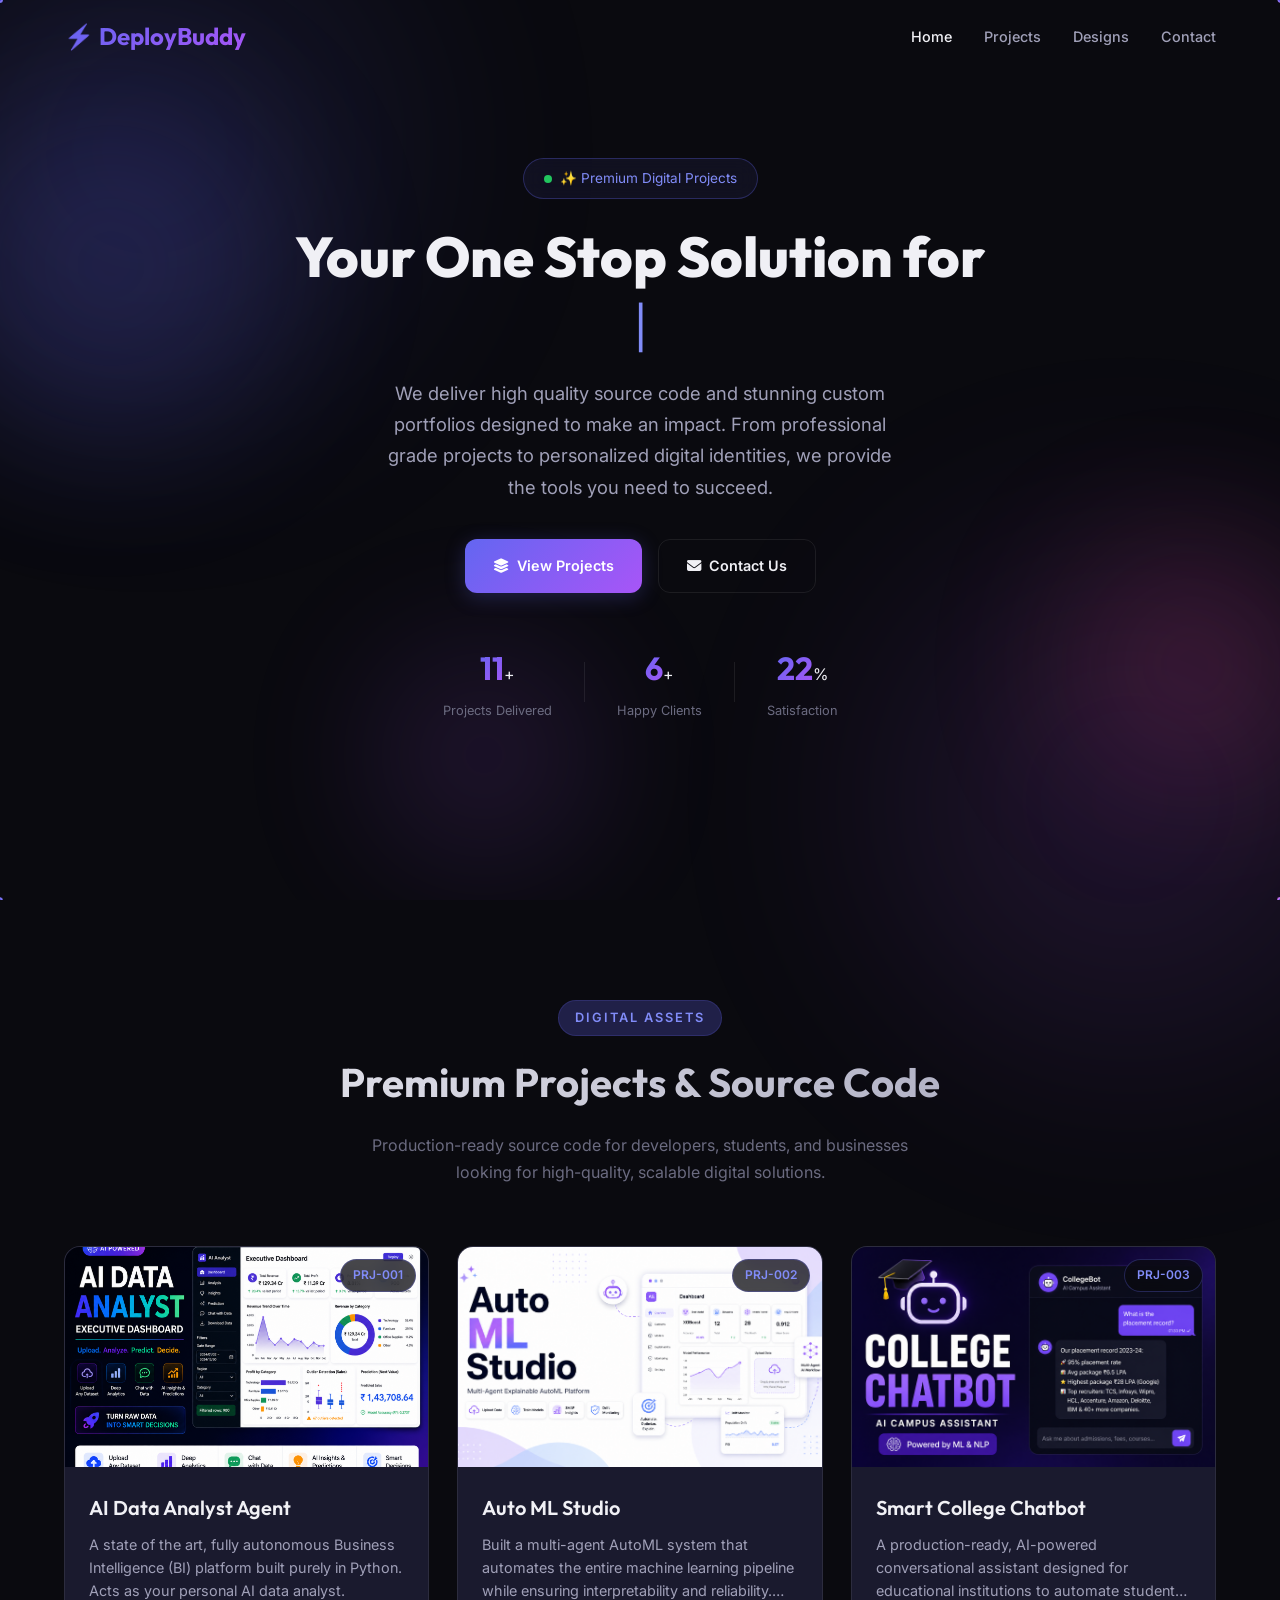
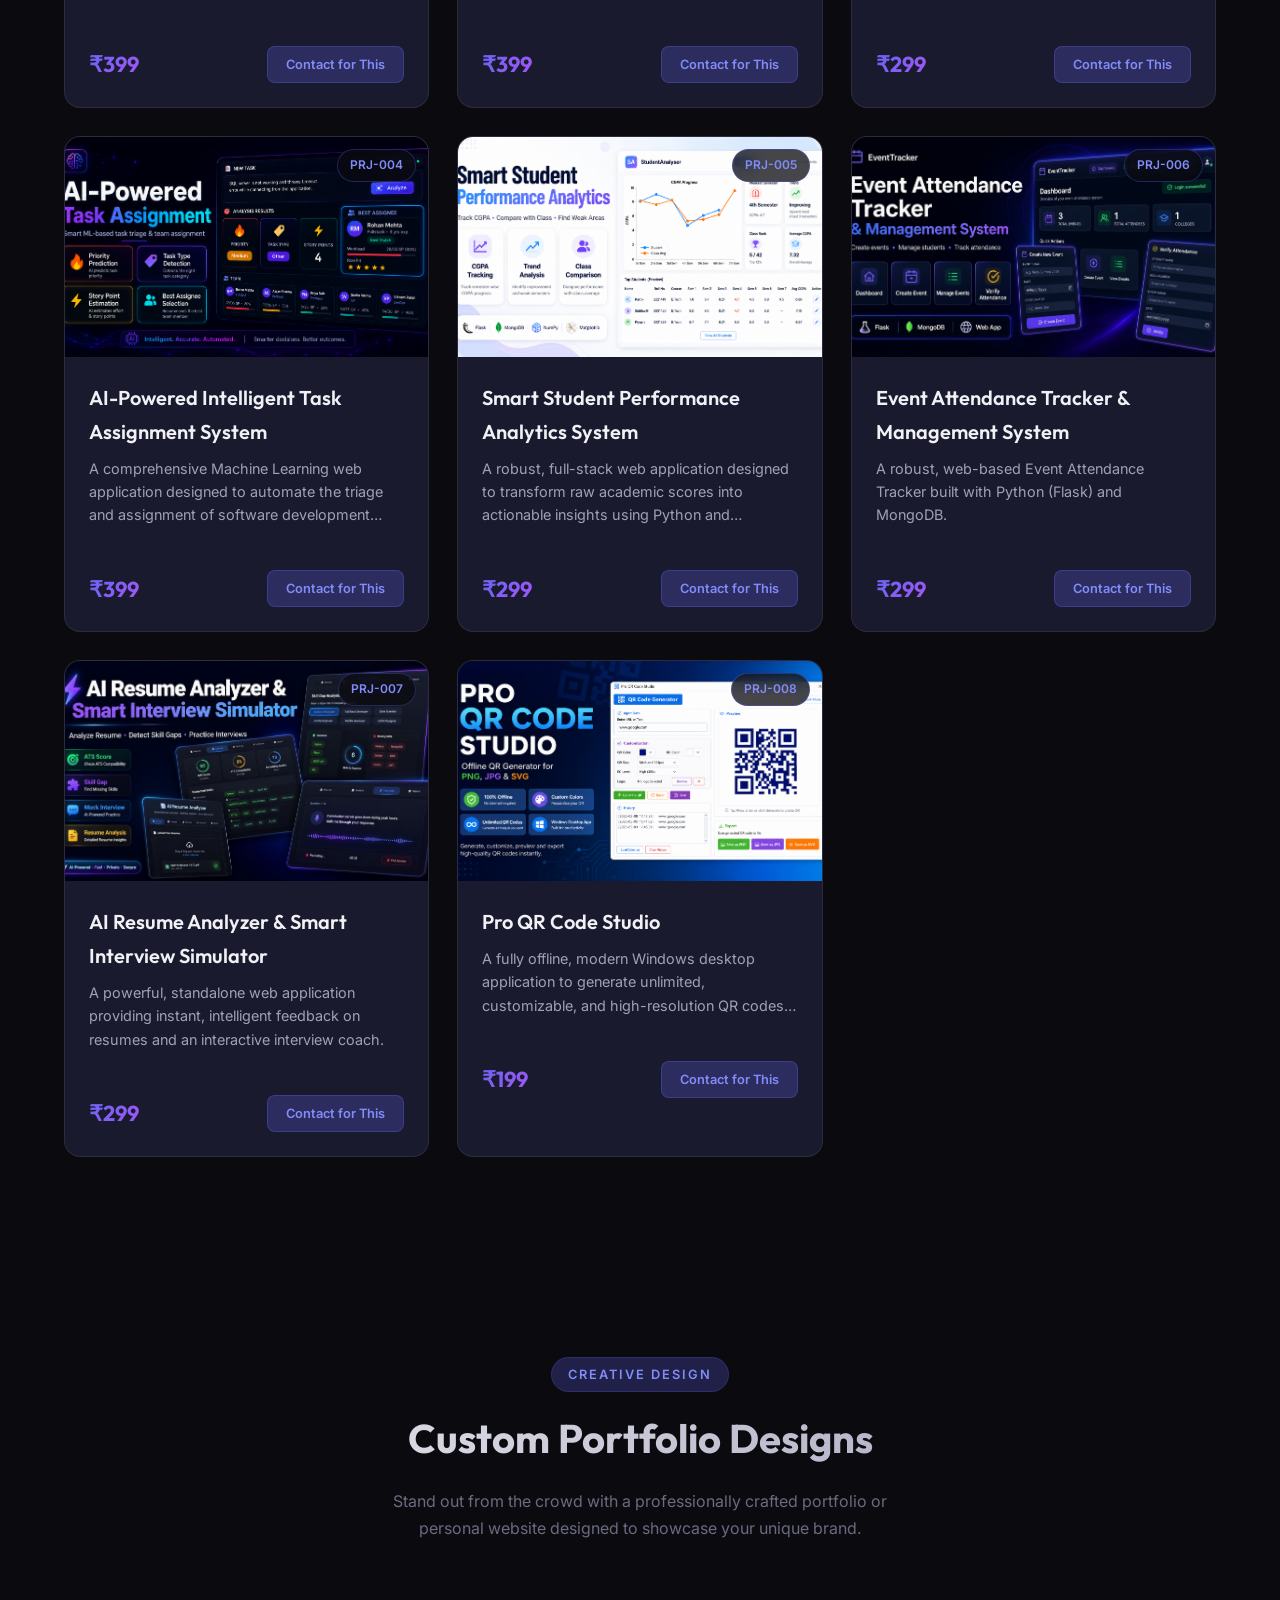
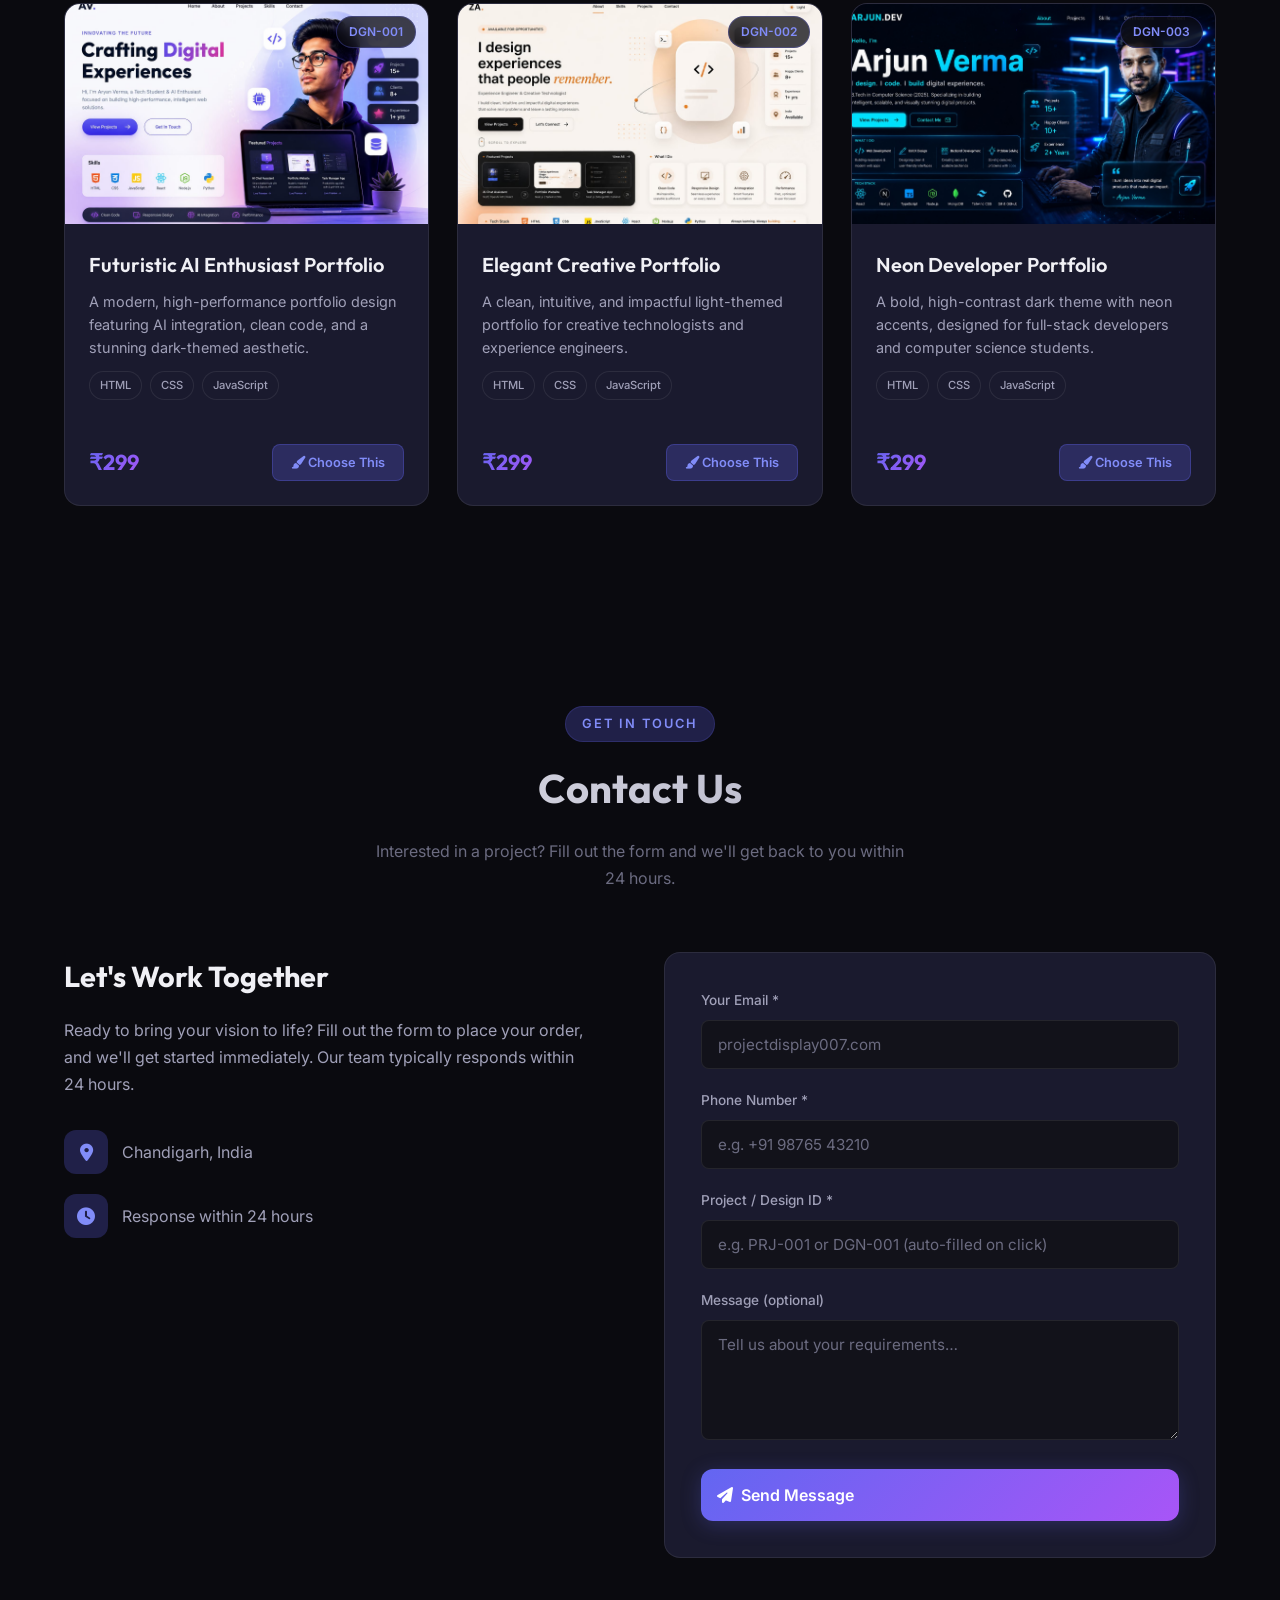
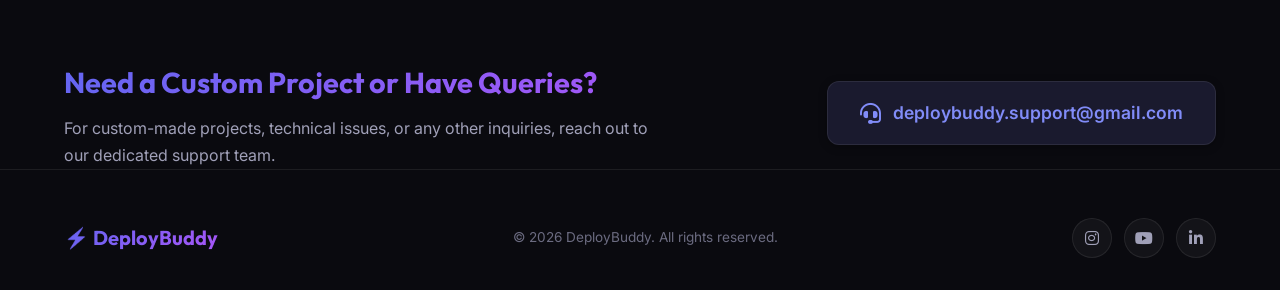
==== index.html @ b25fdb4d "Add files via upload" ====
<!DOCTYPE html>
<html lang="en">

<head>
  <meta charset="UTF-8" />
  <meta name="viewport" content="width=device-width, initial-scale=1.0" />
  <meta name="description"
    content="Buy premium academic projects, source code, and custom portfolio designs at affordable prices." />
  <title>DeployBuddy — Buy Premium Projects & Custom Portfolios</title>

  <link rel="icon"
    href="data:image/svg+xml,<svg xmlns='http://www.w3.org/2000/svg' viewBox='0 0 100 100'><text y='.9em' font-size='90'>🚀</text></svg>" />

  <link rel="stylesheet" href="css/style.css" />

  <!-- Font Awesome for reliable icons -->
  <link rel="stylesheet" href="https://cdnjs.cloudflare.com/ajax/libs/font-awesome/6.5.1/css/all.min.css" />
</head>

<body>

  <!-- ============ BACKGROUND GLOW EFFECTS ============ -->
  <div class="bg-glow bg-glow--1"></div>
  <div class="bg-glow bg-glow--2"></div>

  <!-- ============ PARTICLE CANVAS (Futuristic Background) ============ -->
  <canvas id="particleCanvas"></canvas>

  <!-- ============ NAVBAR ============ -->
  <nav class="navbar" id="navbar">
    <div class="container">
      <a href="#" class="nav-logo">⚡ DeployBuddy</a>
      <ul class="nav-links" id="navLinks">
        <li><a href="#home">Home</a></li>
        <li><a href="#projects">Projects</a></li>
        <li><a href="#designs">Designs</a></li>
        <li><a href="#contact">Contact</a></li>
      </ul>
      <button class="nav-toggle" id="navToggle" aria-label="Toggle menu">
        <span></span><span></span><span></span>
      </button>
    </div>
  </nav>

  <!-- ============ HERO SECTION ============ -->
  <section class="hero section" id="home">
    <!-- Floating orbs for depth -->
    <div class="hero-orb hero-orb--1"></div>
    <div class="hero-orb hero-orb--2"></div>
    <div class="hero-orb hero-orb--3"></div>

    <div class="hero-content">
      <div class="hero-badge">
        <span class="hero-badge__dot"></span>
        ✨ Premium Digital Projects
      </div>
      <h1>Your One Stop Solution for <br><span class="gradient-text" id="typingTarget"></span><span
          class="typing-cursor">|</span>
      </h1>
      <p>We deliver high quality source code and stunning custom portfolios designed to make an impact. From
        professional grade projects to personalized digital identities, we provide the tools you need to succeed.</p>
      <div class="hero-buttons">
        <a href="#projects" class="btn btn-primary">
          <i class="fa-solid fa-layer-group"></i> View Projects
        </a>
        <a href="#contact" class="btn btn-outline">
          <i class="fa-solid fa-envelope"></i> Contact Us
        </a>
      </div>

      <!-- Stats bar -->
      <div class="hero-stats">
        <div class="hero-stat">
          <span class="hero-stat__number" data-target="50">0</span>+
          <span class="hero-stat__label">Projects Delivered</span>
        </div>
        <div class="hero-stat__divider"></div>
        <div class="hero-stat">
          <span class="hero-stat__number" data-target="30">0</span>+
          <span class="hero-stat__label">Happy Clients</span>
        </div>
        <div class="hero-stat__divider"></div>
        <div class="hero-stat">
          <span class="hero-stat__number" data-target="99">0</span>%
          <span class="hero-stat__label">Satisfaction</span>
        </div>
      </div>
    </div>
  </section>

  <!-- ============ PROJECTS SECTION ============ -->
  <section class="section" id="projects">
    <div class="container">
      <div class="section-header">
        <span class="section-label">Digital Assets</span>
        <h2 class="section-title">Premium Projects & Source Code</h2>
        <p class="section-desc">Production-ready source code for developers, students, and businesses looking for
          high-quality, scalable digital solutions.</p>
      </div>

      <div class="projects-grid">
        <!--
          PROJECT CARDS ARE AUTO-GENERATED from js/projects.js
          To add a new project, edit the PROJECTS array in js/projects.js
        -->
        <!-- Cards will be injected here by JavaScript -->
      </div>
    </div>
  </section>

  <!-- ============ DESIGNS SECTION ============ -->
  <section class="section" id="designs">
    <div class="container">
      <div class="section-header">
        <span class="section-label">Creative Design</span>
        <h2 class="section-title">Custom Portfolio Designs</h2>
        <p class="section-desc">Stand out from the crowd with a professionally crafted portfolio or personal website
          designed to showcase your unique brand.</p>
      </div>

      <div class="projects-grid designs-grid">
        <!-- Cards will be injected here by JavaScript -->
      </div>
    </div>
  </section>

  <!-- ============ CONTACT SECTION ============ -->
  <section class="section" id="contact">
    <div class="container">
      <div class="section-header">
        <span class="section-label">Get In Touch</span>
        <h2 class="section-title">Contact Us</h2>
        <p class="section-desc">Interested in a project? Fill out the form and we'll get back to you within 24 hours.
        </p>
      </div>

      <div class="contact-wrapper">
        <!-- Left: Info -->
        <div class="contact-info">
          <h3>Let's Work Together</h3>
          <p>Ready to bring your vision to life? Fill out the form to place your order, and we'll get started
            immediately. Our team typically responds within 24 hours.</p>

          <div class="contact-detail">
            <div class="contact-detail__icon">
              <i class="fa-solid fa-location-dot" style="color:#818cf8"></i>
            </div>
            <span>Chandigarh, India</span>
          </div>

          <div class="contact-detail">
            <div class="contact-detail__icon">
              <i class="fa-solid fa-clock" style="color:#818cf8"></i>
            </div>
            <span>Response within 24 hours</span>
          </div>
        </div>

        <!-- Right: Form -->
        <div class="contact-form-card">
          <form id="contactForm" action="https://formsubmit.co/deploybuddy.support@gmail.com" method="POST">
            <input type="hidden" name="_captcha" value="false" />
            <input type="hidden" name="_template" value="table" />
            <input type="hidden" name="_subject" value="New Project Inquiry from DeployBuddy!" />
            <!-- IMPORTANT: Replace YOUR_USERNAME with your actual GitHub username -->
            <input type="hidden" name="_next" value="https://piyushraut008.github.io/test/" />

            <div class="form-group">
              <label for="email">Your Email *</label>
              <input type="email" id="email" name="email" placeholder="projectdisplay007.com" required />
            </div>

            <div class="form-group">
              <label for="phone">Phone Number *</label>
              <input type="tel" id="phone" name="phone" placeholder="e.g. +91 98765 43210" required />
            </div>

            <div class="form-group">
              <label for="projectId">Project / Design ID *</label>
              <input type="text" id="projectId" name="project_id"
                placeholder="e.g. PRJ-001 or DGN-001 (auto-filled on click)" required />
            </div>

            <div class="form-group">
              <label for="message">Message (optional)</label>
              <textarea id="message" name="message" placeholder="Tell us about your requirements…"></textarea>
            </div>

            <button type="submit" class="btn btn-primary form-submit-btn">
              <i class="fa-solid fa-paper-plane"></i> Send Message
            </button>
          </form>
        </div>
      </div>
    </div>
  </section>

  <!-- ============ SUPPORT SECTION ============ -->
  <section class="support-banner">
    <div class="container">
      <div class="support-content">
        <div class="support-text">
          <h3>Need a Custom Project or Have Queries?</h3>
          <p>For custom-made projects, technical issues, or any other inquiries, reach out to our dedicated support
            team.</p>
        </div>
        <a href="mailto:deploybuddy.support@gmail.com" class="support-email">
          <i class="fa-solid fa-headset"></i> deploybuddy.support@gmail.com
        </a>
      </div>
    </div>
  </section>

  <!-- ============ FOOTER ============ -->
  <footer class="footer">
    <div class="container">
      <div class="footer-content">
        <span class="footer-logo">⚡ DeployBuddy</span>
        <p class="footer-text">&copy; 2026 DeployBuddy. All rights reserved.</p>
        <div class="social-links">
          <a href="https://www.instagram.com/deploybuddy_01?utm_source=qr&igsh=MWFxYm02bm1xaGc2eA==" target="_blank"
            rel="noopener" aria-label="Instagram">
            <i class="fa-brands fa-instagram"></i>
          </a>
          <a href="https://www.youtube.com/@DeployBuddy" target="_blank" rel="noopener" aria-label="YouTube">
            <i class="fa-brands fa-youtube"></i>
          </a>
          <a href="https://www.linkedin.com/in/deploy-buddy-735727408?utm_source=share_via&utm_content=profile&utm_medium=member_android"
            target="_blank" rel="noopener" aria-label="LinkedIn">
            <i class="fa-brands fa-linkedin-in"></i>
          </a>
        </div>
      </div>
    </div>
  </footer>

  <!-- ============ SCRIPTS ============ -->
  <script src="js/projects.js"></script>
  <script src="js/designs.js"></script>
  <script src="js/script.js"></script>
</body>

</html>
---- css/style.css ----
/* ============================================
   PROJECT SHOWCASE WEBSITE - STYLESHEET
   Modern, responsive design with dark theme
   ============================================ */

/* ---------- Google Fonts ---------- */
@import url('https://fonts.googleapis.com/css2?family=Inter:wght@300;400;500;600;700;800&family=Outfit:wght@400;500;600;700&display=swap');

/* ---------- CSS Variables (Design Tokens) ---------- */
:root {
  --bg-primary: #0a0a0f;
  --bg-secondary: #12121a;
  --bg-card: #1a1a2e;
  --bg-card-hover: #1e1e35;
  --bg-glass: rgba(255, 255, 255, 0.04);
  --border-color: rgba(255, 255, 255, 0.08);
  --border-glow: rgba(99, 102, 241, 0.4);
  --text-primary: #f0f0f5;
  --text-secondary: #a0a0b8;
  --text-muted: #6b6b80;
  --accent: #6366f1;
  --accent-light: #818cf8;
  --accent-dark: #4f46e5;
  --accent-glow: rgba(99, 102, 241, 0.25);
  --success: #22c55e;
  --gradient-1: linear-gradient(135deg, #6366f1, #a855f7);
  --gradient-2: linear-gradient(135deg, #6366f1 0%, #ec4899 100%);
  --shadow-sm: 0 2px 8px rgba(0, 0, 0, 0.3);
  --shadow-md: 0 8px 24px rgba(0, 0, 0, 0.4);
  --shadow-lg: 0 16px 48px rgba(0, 0, 0, 0.5);
  --shadow-glow: 0 0 30px rgba(99, 102, 241, 0.15);
  --radius-sm: 8px;
  --radius-md: 12px;
  --radius-lg: 16px;
  --radius-xl: 24px;
  --font-body: 'Inter', sans-serif;
  --font-heading: 'Outfit', sans-serif;
  --transition: 0.3s cubic-bezier(0.4, 0, 0.2, 1);
  --max-width: 1200px;
}

/* ---------- Reset & Base ---------- */
*, *::before, *::after {
  margin: 0;
  padding: 0;
  box-sizing: border-box;
}

html {
  scroll-behavior: smooth;
  scroll-padding-top: 80px;
}

body {
  font-family: var(--font-body);
  background-color: var(--bg-primary);
  color: var(--text-primary);
  line-height: 1.7;
  overflow-x: hidden;
  -webkit-font-smoothing: antialiased;
}

a {
  text-decoration: none;
  color: inherit;
}

img {
  max-width: 100%;
  display: block;
}

ul { list-style: none; }

/* ---------- Background Glow Effects ---------- */
.bg-glow {
  position: fixed;
  width: 500px;
  height: 500px;
  border-radius: 50%;
  filter: blur(120px);
  opacity: 0.12;
  pointer-events: none;
  z-index: 0;
}

.bg-glow--1 {
  top: -100px;
  left: -100px;
  background: #6366f1;
}

.bg-glow--2 {
  bottom: -150px;
  right: -100px;
  background: #a855f7;
}

/* ---------- Navbar ---------- */
.navbar {
  position: fixed;
  top: 0;
  left: 0;
  width: 100%;
  z-index: 1000;
  padding: 16px 0;
  transition: var(--transition);
  background: transparent;
}

.navbar.scrolled {
  background: rgba(10, 10, 15, 0.85);
  backdrop-filter: blur(16px);
  border-bottom: 1px solid var(--border-color);
  padding: 10px 0;
}

.navbar .container {
  display: flex;
  align-items: center;
  justify-content: space-between;
}

.nav-logo {
  font-family: var(--font-heading);
  font-size: 1.5rem;
  font-weight: 700;
  background: var(--gradient-1);
  -webkit-background-clip: text;
  -webkit-text-fill-color: transparent;
  background-clip: text;
}

.nav-links {
  display: flex;
  gap: 32px;
  align-items: center;
}

.nav-links a {
  font-size: 0.9rem;
  font-weight: 500;
  color: var(--text-secondary);
  transition: var(--transition);
  position: relative;
}

.nav-links a::after {
  content: '';
  position: absolute;
  bottom: -4px;
  left: 0;
  width: 0;
  height: 2px;
  background: var(--gradient-1);
  border-radius: 2px;
  transition: var(--transition);
}

.nav-links a:hover {
  color: var(--text-primary);
}

.nav-links a:hover::after {
  width: 100%;
}

.nav-toggle {
  display: none;
  flex-direction: column;
  gap: 5px;
  cursor: pointer;
  background: none;
  border: none;
  padding: 4px;
}

.nav-toggle span {
  width: 24px;
  height: 2px;
  background: var(--text-primary);
  border-radius: 2px;
  transition: var(--transition);
}

/* ---------- Container ---------- */
.container {
  max-width: var(--max-width);
  margin: 0 auto;
  padding: 0 24px;
}

/* ---------- Section ---------- */
.section {
  padding: 100px 0;
  position: relative;
  z-index: 1;
}

.section-header {
  text-align: center;
  margin-bottom: 60px;
}

.section-label {
  display: inline-block;
  font-size: 0.8rem;
  font-weight: 600;
  letter-spacing: 2px;
  text-transform: uppercase;
  color: var(--accent-light);
  margin-bottom: 12px;
  padding: 6px 16px;
  background: var(--accent-glow);
  border-radius: 20px;
  border: 1px solid rgba(99, 102, 241, 0.2);
}

.section-title {
  font-family: var(--font-heading);
  font-size: 2.5rem;
  font-weight: 700;
  margin-bottom: 16px;
  background: linear-gradient(to right, var(--text-primary), var(--text-secondary));
  -webkit-background-clip: text;
  -webkit-text-fill-color: transparent;
  background-clip: text;
}

.section-desc {
  color: var(--text-muted);
  max-width: 550px;
  margin: 0 auto;
  font-size: 1rem;
}

/* ---------- Particle Canvas ---------- */
#particleCanvas {
  position: fixed;
  top: 0;
  left: 0;
  width: 100%;
  height: 100%;
  z-index: 0;
  pointer-events: none;
}

/* ---------- Hero ---------- */
.hero {
  min-height: 100vh;
  display: flex;
  align-items: center;
  justify-content: center;
  text-align: center;
  padding-top: 80px;
  position: relative;
  z-index: 1;
  overflow: hidden;
}

/* Floating orbs */
.hero-orb {
  position: absolute;
  border-radius: 50%;
  filter: blur(80px);
  opacity: 0.18;
  pointer-events: none;
  animation: floatOrb 8s ease-in-out infinite;
}

.hero-orb--1 {
  width: 350px;
  height: 350px;
  background: #6366f1;
  top: 10%;
  left: -5%;
  animation-delay: 0s;
}

.hero-orb--2 {
  width: 250px;
  height: 250px;
  background: #ec4899;
  top: 60%;
  right: -3%;
  animation-delay: -3s;
}

.hero-orb--3 {
  width: 200px;
  height: 200px;
  background: #a855f7;
  bottom: 5%;
  left: 30%;
  animation-delay: -5s;
}

@keyframes floatOrb {
  0%, 100% { transform: translate(0, 0) scale(1); }
  25% { transform: translate(30px, -20px) scale(1.05); }
  50% { transform: translate(-20px, 15px) scale(0.95); }
  75% { transform: translate(15px, 25px) scale(1.02); }
}

.hero-content {
  max-width: 750px;
  position: relative;
  z-index: 2;
}

/* Badge with pulse dot */
.hero-badge {
  display: inline-flex;
  align-items: center;
  gap: 8px;
  font-size: 0.85rem;
  color: var(--accent-light);
  border: 1px solid rgba(99, 102, 241, 0.3);
  background: rgba(99, 102, 241, 0.08);
  padding: 8px 20px;
  border-radius: 30px;
  margin-bottom: 24px;
  animation: fadeInUp 0.6s ease forwards;
  backdrop-filter: blur(10px);
}

.hero-badge__dot {
  width: 8px;
  height: 8px;
  border-radius: 50%;
  background: #22c55e;
  animation: pulseDot 2s ease-in-out infinite;
}

@keyframes pulseDot {
  0%, 100% { opacity: 1; box-shadow: 0 0 0 0 rgba(34, 197, 94, 0.5); }
  50% { opacity: 0.7; box-shadow: 0 0 0 8px rgba(34, 197, 94, 0); }
}

.hero h1 {
  font-family: var(--font-heading);
  font-size: 3.5rem;
  font-weight: 800;
  line-height: 1.2;
  margin-bottom: 20px;
  animation: fadeInUp 0.6s ease 0.1s forwards;
  opacity: 0;
}

.hero h1 .gradient-text {
  background: var(--gradient-2);
  -webkit-background-clip: text;
  -webkit-text-fill-color: transparent;
  background-clip: text;
  background-size: 200% auto;
  animation: shimmerGradient 3s linear infinite;
}

@keyframes shimmerGradient {
  0% { background-position: 0% center; }
  100% { background-position: 200% center; }
}

/* Typing cursor */
.typing-cursor {
  font-weight: 300;
  color: var(--accent-light);
  animation: blink 0.8s step-end infinite;
}

@keyframes blink {
  0%, 100% { opacity: 1; }
  50% { opacity: 0; }
}

.hero p {
  font-size: 1.15rem;
  color: var(--text-secondary);
  margin-bottom: 36px;
  max-width: 520px;
  margin-left: auto;
  margin-right: auto;
  animation: fadeInUp 0.6s ease 0.2s forwards;
  opacity: 0;
}

.hero-buttons {
  display: flex;
  gap: 16px;
  justify-content: center;
  flex-wrap: wrap;
  animation: fadeInUp 0.6s ease 0.3s forwards;
  opacity: 0;
}

/* Stats bar */
.hero-stats {
  display: flex;
  align-items: center;
  justify-content: center;
  gap: 32px;
  margin-top: 48px;
  animation: fadeInUp 0.6s ease 0.5s forwards;
  opacity: 0;
}

.hero-stat {
  text-align: center;
}

.hero-stat__number {
  font-family: var(--font-heading);
  font-size: 2rem;
  font-weight: 700;
  background: var(--gradient-1);
  -webkit-background-clip: text;
  -webkit-text-fill-color: transparent;
  background-clip: text;
}

.hero-stat__label {
  display: block;
  font-size: 0.8rem;
  color: var(--text-muted);
  margin-top: 4px;
}

.hero-stat__divider {
  width: 1px;
  height: 40px;
  background: var(--border-color);
}

/* ---------- Buttons ---------- */
.btn {
  display: inline-flex;
  align-items: center;
  gap: 8px;
  padding: 14px 28px;
  font-size: 0.9rem;
  font-weight: 600;
  font-family: var(--font-body);
  border-radius: var(--radius-md);
  border: none;
  cursor: pointer;
  transition: var(--transition);
}

.btn-primary {
  background: var(--gradient-1);
  color: #fff;
  box-shadow: 0 4px 20px var(--accent-glow);
}

.btn-primary:hover {
  transform: translateY(-2px);
  box-shadow: 0 8px 30px var(--accent-glow);
}

.btn-outline {
  background: transparent;
  color: var(--text-primary);
  border: 1px solid var(--border-color);
}

.btn-outline:hover {
  border-color: var(--accent);
  background: var(--accent-glow);
  transform: translateY(-2px);
}

/* ---------- Project Cards Grid ---------- */
.projects-grid {
  display: grid;
  grid-template-columns: repeat(auto-fill, minmax(340px, 1fr));
  gap: 28px;
}

/* ---------- Project Card ---------- */
.project-card {
  background: var(--bg-card);
  border-radius: var(--radius-lg);
  border: 1px solid var(--border-color);
  overflow: hidden;
  transition: var(--transition);
  opacity: 0;
  transform: translateY(30px);
}

.project-card.visible {
  opacity: 1;
  transform: translateY(0);
}

.project-card:hover {
  border-color: var(--border-glow);
  transform: translateY(-6px);
  box-shadow: var(--shadow-glow);
}

.project-card__image {
  width: 100%;
  height: 220px;
  object-fit: cover;
  transition: var(--transition);
}

.project-card:hover .project-card__image {
  transform: scale(1.03);
}

.project-card__image-wrapper {
  overflow: hidden;
  position: relative;
}

.project-card__id-badge {
  position: absolute;
  top: 12px;
  right: 12px;
  background: rgba(10, 10, 15, 0.75);
  backdrop-filter: blur(8px);
  color: var(--accent-light);
  font-size: 0.75rem;
  font-weight: 600;
  padding: 5px 12px;
  border-radius: 20px;
  border: 1px solid rgba(99, 102, 241, 0.3);
}

.project-card__body {
  padding: 24px;
}

.project-card__title {
  font-family: var(--font-heading);
  font-size: 1.25rem;
  font-weight: 600;
  margin-bottom: 8px;
}

.project-card__desc {
  font-size: 0.9rem;
  color: var(--text-secondary);
  margin-bottom: 20px;
  line-height: 1.6;
  display: -webkit-box;
  -webkit-line-clamp: 3;
  -webkit-box-orient: vertical;
  overflow: hidden;
}

.project-card__footer {
  display: flex;
  align-items: center;
  justify-content: space-between;
  gap: 12px;
}

.project-card__price {
  font-family: var(--font-heading);
  font-size: 1.35rem;
  font-weight: 700;
  background: var(--gradient-1);
  -webkit-background-clip: text;
  -webkit-text-fill-color: transparent;
  background-clip: text;
}

.project-card__btn {
  padding: 10px 18px;
  font-size: 0.8rem;
  border-radius: var(--radius-sm);
  background: var(--accent-glow);
  color: var(--accent-light);
  border: 1px solid rgba(99, 102, 241, 0.3);
  font-weight: 600;
  cursor: pointer;
  font-family: var(--font-body);
  transition: var(--transition);
  white-space: nowrap;
}

.project-card__btn:hover {
  background: var(--accent);
  color: #fff;
  transform: translateY(-1px);
}

/* ---------- Contact Section ---------- */
.contact-wrapper {
  display: grid;
  grid-template-columns: 1fr 1fr;
  gap: 48px;
  align-items: start;
}

.contact-info {
  padding-right: 24px;
}

.contact-info h3 {
  font-family: var(--font-heading);
  font-size: 1.8rem;
  font-weight: 700;
  margin-bottom: 16px;
}

.contact-info p {
  color: var(--text-secondary);
  margin-bottom: 32px;
  line-height: 1.7;
}

.contact-detail {
  display: flex;
  align-items: center;
  gap: 14px;
  margin-bottom: 20px;
  color: var(--text-secondary);
}

.contact-detail__icon {
  width: 44px;
  height: 44px;
  border-radius: var(--radius-md);
  background: var(--accent-glow);
  display: flex;
  align-items: center;
  justify-content: center;
  font-size: 1.1rem;
  flex-shrink: 0;
}

.contact-form-card {
  background: var(--bg-card);
  border: 1px solid var(--border-color);
  border-radius: var(--radius-lg);
  padding: 36px;
}

.form-group {
  margin-bottom: 20px;
}

.form-group label {
  display: block;
  font-size: 0.85rem;
  font-weight: 500;
  margin-bottom: 8px;
  color: var(--text-secondary);
}

.form-group input,
.form-group textarea {
  width: 100%;
  padding: 14px 16px;
  font-size: 0.95rem;
  font-family: var(--font-body);
  background: var(--bg-secondary);
  border: 1px solid var(--border-color);
  border-radius: var(--radius-sm);
  color: var(--text-primary);
  transition: var(--transition);
  outline: none;
}

.form-group input:focus,
.form-group textarea:focus {
  border-color: var(--accent);
  box-shadow: 0 0 0 3px var(--accent-glow);
}

.form-group textarea {
  resize: vertical;
  min-height: 120px;
}

.form-group input::placeholder,
.form-group textarea::placeholder {
  color: var(--text-muted);
}

.form-submit-btn {
  width: 100%;
  padding: 16px;
  font-size: 1rem;
}

/* Success toast */
.toast {
  position: fixed;
  bottom: 30px;
  right: 30px;
  background: var(--bg-card);
  border: 1px solid rgba(34, 197, 94, 0.4);
  color: var(--success);
  padding: 16px 28px;
  border-radius: var(--radius-md);
  font-weight: 500;
  box-shadow: var(--shadow-lg);
  transform: translateY(100px);
  opacity: 0;
  transition: var(--transition);
  z-index: 9999;
}

.toast.show {
  transform: translateY(0);
  opacity: 1;
}

/* ---------- Footer ---------- */
.footer {
  border-top: 1px solid var(--border-color);
  padding: 48px 0 32px;
  position: relative;
  z-index: 1;
}

.footer-content {
  display: flex;
  align-items: center;
  justify-content: space-between;
  flex-wrap: wrap;
  gap: 20px;
}

.footer-logo {
  font-family: var(--font-heading);
  font-size: 1.25rem;
  font-weight: 700;
  background: var(--gradient-1);
  -webkit-background-clip: text;
  -webkit-text-fill-color: transparent;
  background-clip: text;
}

.footer-text {
  color: var(--text-muted);
  font-size: 0.85rem;
}

.social-links {
  display: flex;
  gap: 12px;
}

.social-links a {
  width: 40px;
  height: 40px;
  border-radius: 50%;
  background: var(--bg-glass);
  border: 1px solid var(--border-color);
  display: flex;
  align-items: center;
  justify-content: center;
  color: var(--text-secondary);
  transition: var(--transition);
  font-size: 1rem;
}

.social-links a:hover {
  border-color: var(--accent);
  color: var(--accent-light);
  transform: translateY(-3px);
  box-shadow: var(--shadow-glow);
}

/* ---------- Project Card Link Wrapper ---------- */
.project-card__link {
  display: block;
  color: inherit;
  text-decoration: none;
}

/* ---------- Detail Page ---------- */
.detail-page {
  padding-top: 100px;
  padding-bottom: 60px;
  position: relative;
  z-index: 1;
  min-height: 70vh;
}

/* Loading spinner */
.detail-loading {
  display: flex;
  flex-direction: column;
  align-items: center;
  justify-content: center;
  min-height: 50vh;
  gap: 16px;
  color: var(--text-muted);
}

.spinner {
  width: 40px;
  height: 40px;
  border: 3px solid var(--border-color);
  border-top-color: var(--accent);
  border-radius: 50%;
  animation: spin 0.8s linear infinite;
}

@keyframes spin {
  to { transform: rotate(360deg); }
}

/* Breadcrumb */
.detail-breadcrumb {
  display: flex;
  align-items: center;
  gap: 8px;
  font-size: 0.85rem;
  color: var(--text-muted);
  margin-bottom: 36px;
  flex-wrap: wrap;
}

.detail-breadcrumb a {
  color: var(--text-secondary);
  transition: var(--transition);
}

.detail-breadcrumb a:hover {
  color: var(--accent-light);
}

.detail-breadcrumb span {
  color: var(--text-primary);
}

/* Top section: Gallery + Info */
.detail-top {
  display: grid;
  grid-template-columns: 1.1fr 1fr;
  gap: 48px;
  margin-bottom: 60px;
  align-items: start;
}

/* Gallery */
.detail-gallery__main {
  border-radius: var(--radius-lg);
  overflow: hidden;
  border: 1px solid var(--border-color);
  background: var(--bg-card);
  margin-bottom: 12px;
}

.detail-gallery__main img {
  width: 100%;
  height: 380px;
  object-fit: contain;
  background: var(--bg-secondary);
  transition: 0.4s ease;
  cursor: zoom-in;
}

.detail-gallery__thumbs {
  display: flex;
  gap: 10px;
}

.detail-gallery__thumb {
  flex: 1;
  border: 2px solid var(--border-color);
  border-radius: var(--radius-sm);
  overflow: hidden;
  cursor: pointer;
  background: none;
  padding: 0;
  transition: var(--transition);
  opacity: 0.5;
}

.detail-gallery__thumb.active,
.detail-gallery__thumb:hover {
  border-color: var(--accent);
  opacity: 1;
}

.detail-gallery__thumb img {
  width: 100%;
  height: 70px;
  object-fit: cover;
}

/* Info panel */
.detail-info__badge {
  display: inline-block;
  font-size: 0.75rem;
  font-weight: 600;
  text-transform: uppercase;
  letter-spacing: 1.5px;
  color: var(--accent-light);
  background: var(--accent-glow);
  border: 1px solid rgba(99, 102, 241, 0.2);
  padding: 5px 14px;
  border-radius: 20px;
  margin-bottom: 12px;
}

.detail-info__id {
  display: inline-block;
  font-size: 0.75rem;
  font-weight: 600;
  color: var(--text-muted);
  background: var(--bg-glass);
  border: 1px solid var(--border-color);
  padding: 5px 14px;
  border-radius: 20px;
  margin-left: 8px;
  margin-bottom: 12px;
}

.detail-info__title {
  font-family: var(--font-heading);
  font-size: 2rem;
  font-weight: 700;
  margin-bottom: 16px;
  line-height: 1.25;
}

.detail-info__desc {
  color: var(--text-secondary);
  font-size: 0.95rem;
  line-height: 1.8;
  margin-bottom: 24px;
}

.detail-info__price-row {
  margin-bottom: 24px;
}

.detail-info__price {
  font-family: var(--font-heading);
  font-size: 2.2rem;
  font-weight: 700;
  background: var(--gradient-2);
  -webkit-background-clip: text;
  -webkit-text-fill-color: transparent;
  background-clip: text;
}

.detail-info__actions {
  display: flex;
  gap: 12px;
  flex-wrap: wrap;
  margin-bottom: 32px;
}

/* Tech stack tags */
.detail-info__tech h4 {
  font-size: 0.8rem;
  text-transform: uppercase;
  letter-spacing: 1.5px;
  color: var(--text-muted);
  margin-bottom: 12px;
}

.detail-tech-tags {
  display: flex;
  flex-wrap: wrap;
  gap: 8px;
}

.tech-tag {
  font-size: 0.8rem;
  font-weight: 500;
  color: var(--text-secondary);
  background: var(--bg-card);
  border: 1px solid var(--border-color);
  padding: 6px 14px;
  border-radius: 20px;
  transition: var(--transition);
}

.tech-tag:hover {
  border-color: var(--accent);
  color: var(--accent-light);
}

/* Content Sections (Problem & Solution) */
.detail-content-section {
  background: var(--bg-card);
  border: 1px solid var(--border-color);
  border-radius: var(--radius-lg);
  padding: 40px;
  margin-bottom: 32px;
  position: relative;
  overflow: hidden;
}

.detail-content-section::before {
  content: '';
  position: absolute;
  top: 0;
  left: 0;
  width: 4px;
  height: 100%;
}

.detail-content-section.problem::before {
  background: #ef4444;
}

.detail-content-section.solution::before {
  background: #3b82f6;
}

.detail-content-section__title {
  font-family: var(--font-heading);
  font-size: 1.4rem;
  font-weight: 600;
  display: flex;
  align-items: center;
  gap: 12px;
  margin-bottom: 20px;
  color: var(--text-primary);
}

.detail-content-section__title i {
  font-size: 1.2rem;
}

.detail-content-section.problem .detail-content-section__title i {
  color: #ef4444;
}

.detail-content-section.solution .detail-content-section__title i {
  color: #3b82f6;
}

.detail-content-section__body {
  color: var(--text-secondary);
  font-size: 1rem;
  line-height: 1.8;
}

/* Features section */
.detail-features {
  background: var(--bg-card);
  border: 1px solid var(--border-color);
  border-radius: var(--radius-lg);
  padding: 40px;
  margin-bottom: 48px;
}

.detail-features__title {
  font-family: var(--font-heading);
  font-size: 1.4rem;
  font-weight: 600;
  display: flex;
  align-items: center;
  gap: 10px;
  margin-bottom: 28px;
}

.detail-features__grid {
  display: grid;
  grid-template-columns: 1fr 1fr;
  gap: 16px;
}

.feature-item {
  display: flex;
  align-items: center;
  gap: 12px;
  font-size: 0.9rem;
  color: var(--text-secondary);
  padding: 10px 14px;
  background: var(--bg-secondary);
  border-radius: var(--radius-sm);
  border: 1px solid var(--border-color);
  transition: var(--transition);
}

.feature-item:hover {
  border-color: rgba(34, 197, 94, 0.3);
  background: rgba(34, 197, 94, 0.05);
}

/* CTA banner */
.detail-cta {
  display: flex;
  align-items: center;
  justify-content: space-between;
  gap: 24px;
  background: var(--bg-card);
  border: 1px solid var(--border-color);
  border-radius: var(--radius-lg);
  padding: 40px;
  margin-bottom: 20px;
}

.detail-cta h3 {
  font-family: var(--font-heading);
  font-size: 1.4rem;
  font-weight: 600;
  margin-bottom: 6px;
}

.detail-cta p {
  color: var(--text-secondary);
  font-size: 0.9rem;
}

/* ---------- Animations ---------- */
@keyframes fadeInUp {
  from {
    opacity: 0;
    transform: translateY(25px);
  }
  to {
    opacity: 1;
    transform: translateY(0);
  }
}

/* ---------- Responsive ---------- */
@media (max-width: 992px) {
  .hero h1 { font-size: 2.5rem; }
  .section-title { font-size: 2rem; }
  .contact-wrapper { grid-template-columns: 1fr; }
  .contact-info { padding-right: 0; }
  .detail-top { grid-template-columns: 1fr; gap: 32px; }
  .detail-info__title { font-size: 1.65rem; }
  .hero-stats { gap: 24px; }
}

@media (max-width: 768px) {
  .nav-links {
    position: fixed;
    top: 0;
    right: -100%;
    width: 260px;
    height: 100vh;
    background: var(--bg-secondary);
    flex-direction: column;
    padding: 80px 32px 32px;
    gap: 24px;
    border-left: 1px solid var(--border-color);
    transition: var(--transition);
    z-index: 999;
  }

  .nav-links.active { right: 0; }
  .nav-toggle { display: flex; z-index: 1001; }

  .hero h1 { font-size: 2rem; }
  .hero p { font-size: 1rem; }
  .projects-grid { grid-template-columns: 1fr; }
  .section { padding: 70px 0; }
  .footer-content {
    flex-direction: column;
    text-align: center;
  }
  .detail-features__grid { grid-template-columns: 1fr; }
  .detail-features { padding: 24px; }
  .detail-cta { flex-direction: column; text-align: center; padding: 28px; }
  .detail-gallery__main img { height: 260px; }
  .detail-gallery__thumb img { height: 55px; }
  .hero-orb { display: none; }
  .hero-stats { gap: 16px; flex-wrap: wrap; }
  .hero-stat__number { font-size: 1.5rem; }
}

@media (max-width: 480px) {
  .hero h1 { font-size: 1.65rem; }
  .hero-buttons { flex-direction: column; align-items: center; }
  .project-card__footer { flex-direction: column; align-items: flex-start; }
  .project-card__btn { width: 100%; text-align: center; }
  .contact-form-card { padding: 24px; }
  .detail-info__actions { flex-direction: column; }
  .detail-info__actions .btn { width: 100%; justify-content: center; }
  .hero-stats { gap: 12px; }
  .hero-stat__divider { height: 30px; }
}

/* ---------- Lightbox Modal ---------- */
.lightbox {
  display: none;
  position: fixed;
  z-index: 9999;
  padding-top: 50px;
  left: 0;
  top: 0;
  width: 100%;
  height: 100%;
  background-color: rgba(0, 0, 0, 0.9);
  backdrop-filter: blur(5px);
  opacity: 0;
  transition: opacity 0.3s ease;
}
.lightbox.show {
  display: flex;
  justify-content: center;
  align-items: center;
  opacity: 1;
}
.lightbox-content {
  margin: auto;
  display: block;
  max-width: 90%;
  max-height: 90vh;
  border-radius: var(--radius-sm);
  box-shadow: var(--shadow-glow);
  transform: scale(0.9);
  transition: transform 0.3s ease;
  object-fit: contain;
}
.lightbox.show .lightbox-content {
  transform: scale(1);
}
.lightbox-close {
  position: absolute;
  top: 20px;
  right: 35px;
  color: #fff;
  font-size: 40px;
  font-weight: bold;
  cursor: pointer;
  transition: 0.3s;
}
.lightbox-close:hover,
.lightbox-close:focus {
  color: var(--accent-light);
  text-decoration: none;
  cursor: pointer;
}
}

/* ---------- Support Banner ---------- */
.support-banner {
  padding: 60px 0;
  background: linear-gradient(135deg, rgba(99, 102, 241, 0.05) 0%, rgba(168, 85, 247, 0.05) 100%);
  border-top: 1px solid var(--border-color);
  border-bottom: 1px solid var(--border-color);
  position: relative;
  z-index: 1;
}

.support-content {
  display: flex;
  align-items: center;
  justify-content: space-between;
  gap: 40px;
  flex-wrap: wrap;
}

.support-text h3 {
  font-family: var(--font-heading);
  font-size: 1.8rem;
  font-weight: 700;
  margin-bottom: 8px;
  background: var(--gradient-1);
  -webkit-background-clip: text;
  -webkit-text-fill-color: transparent;
  background-clip: text;
}

.support-text p {
  color: var(--text-secondary);
  max-width: 600px;
}

.support-email {
  display: inline-flex;
  align-items: center;
  gap: 12px;
  padding: 16px 32px;
  background: var(--bg-card);
  border: 1px solid var(--border-color);
  border-radius: var(--radius-md);
  color: var(--accent-light);
  font-weight: 600;
  font-size: 1.1rem;
  transition: var(--transition);
  box-shadow: var(--shadow-sm);
}

.support-email:hover {
  border-color: var(--accent);
  background: var(--accent-glow);
  transform: translateY(-3px);
  box-shadow: var(--shadow-glow);
}

.support-email i {
  font-size: 1.3rem;
}

@media (max-width: 768px) {
  .support-content {
    flex-direction: column;
    text-align: center;
    gap: 30px;
  }
  
  .support-text p {
    margin: 0 auto;
  }
  
  .support-email {
    width: 100%;
    justify-content: center;
  }
}
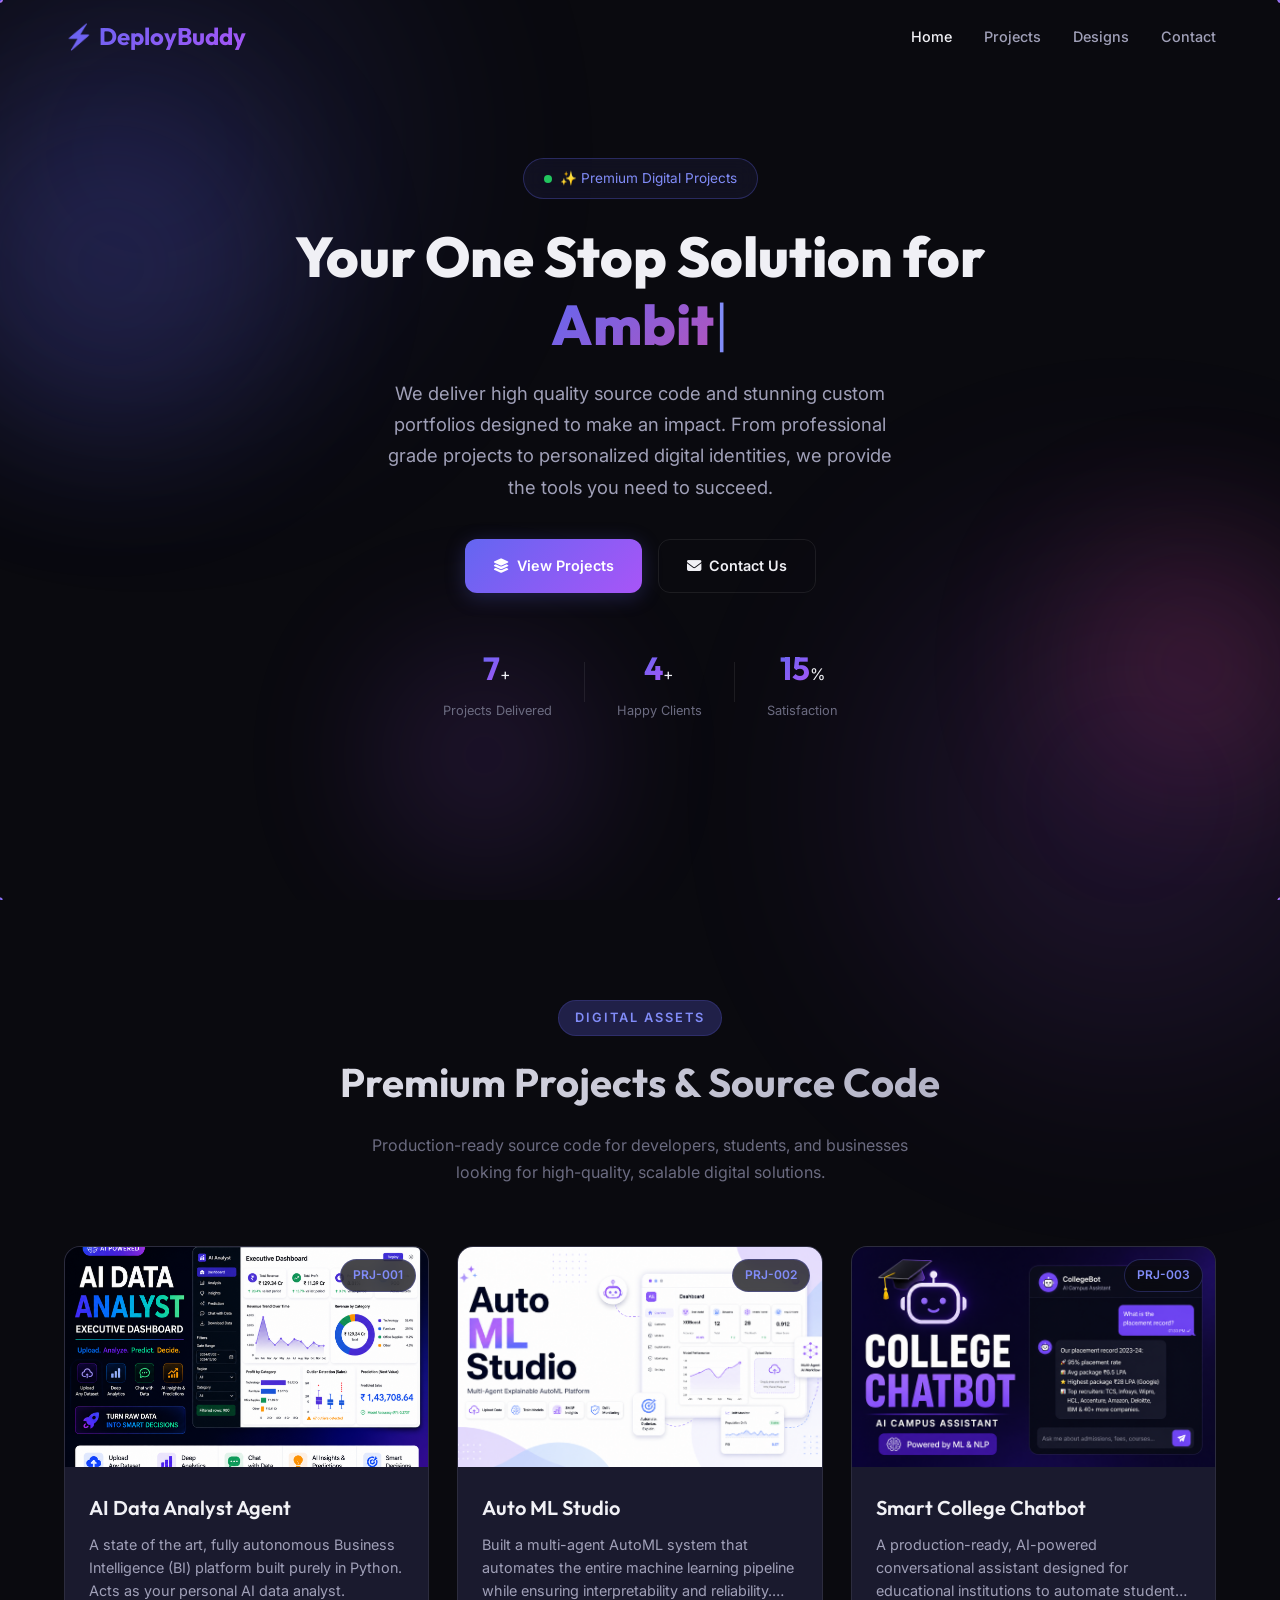
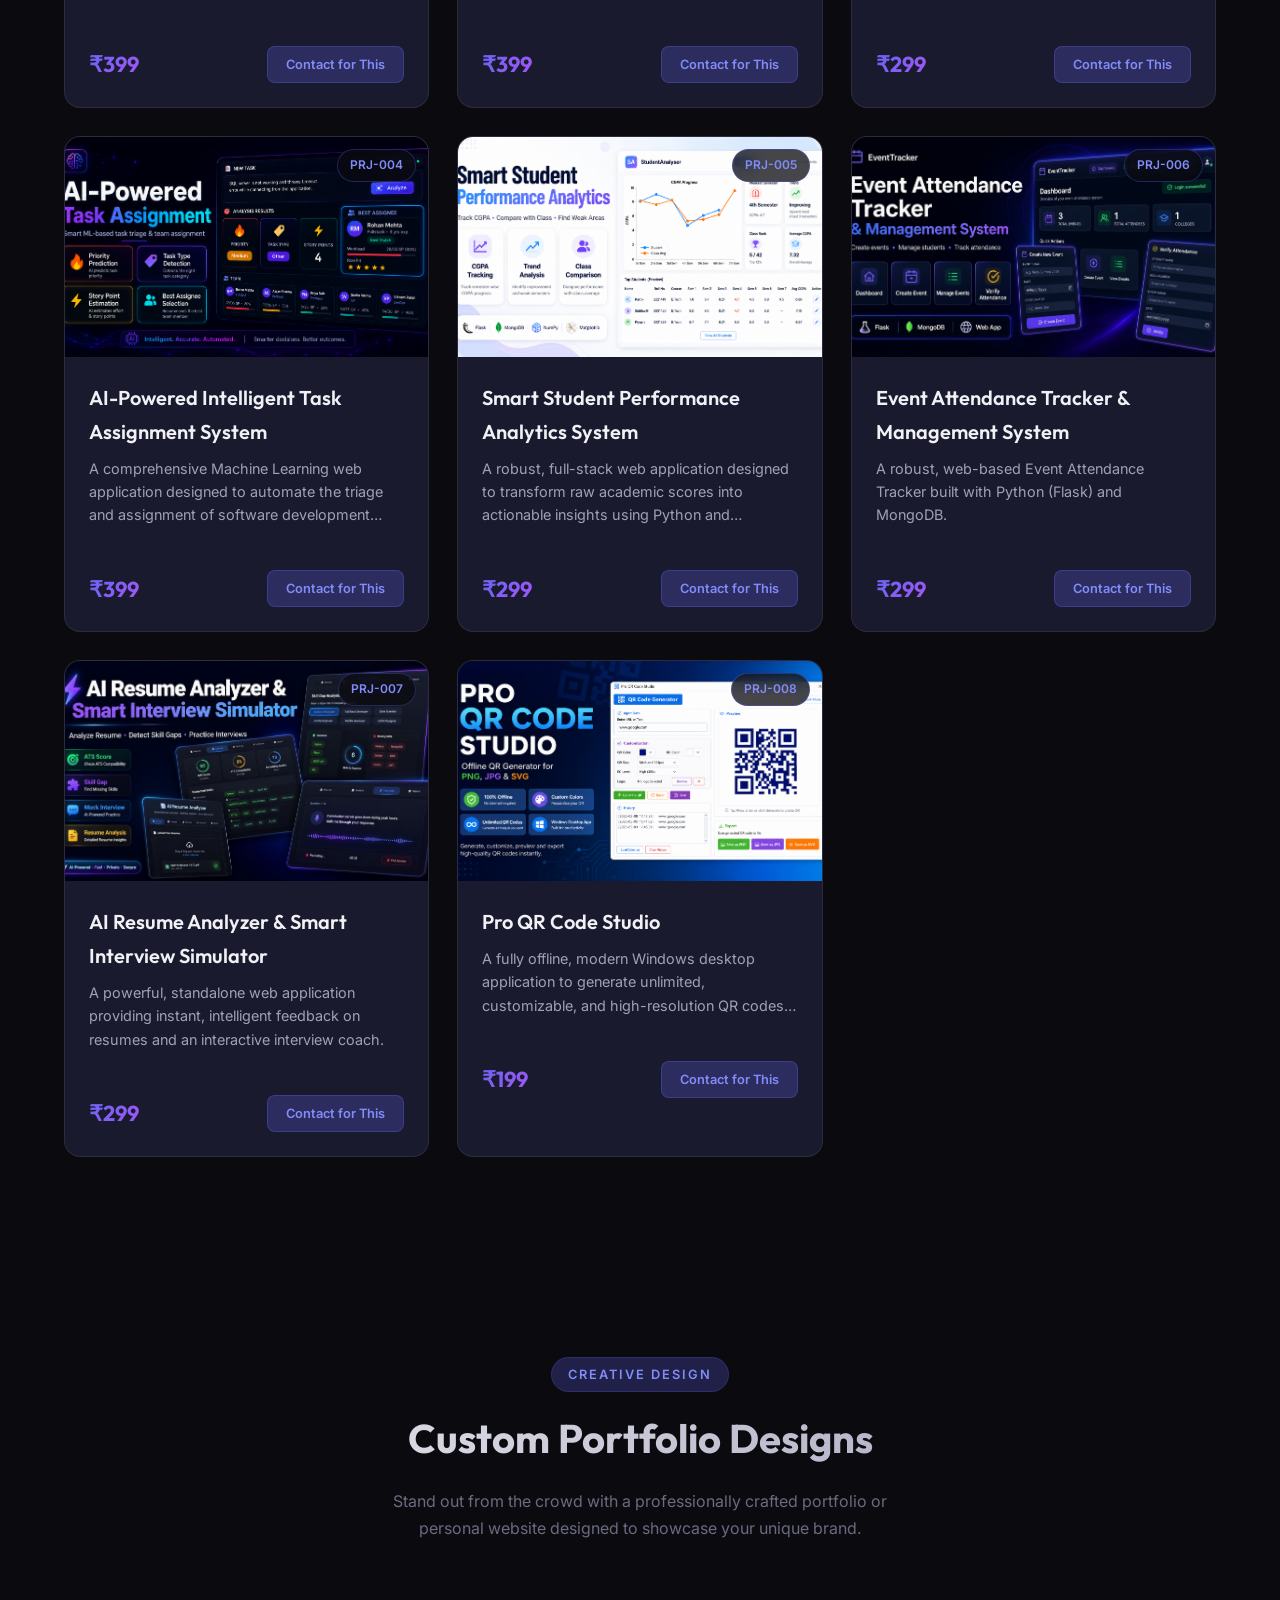
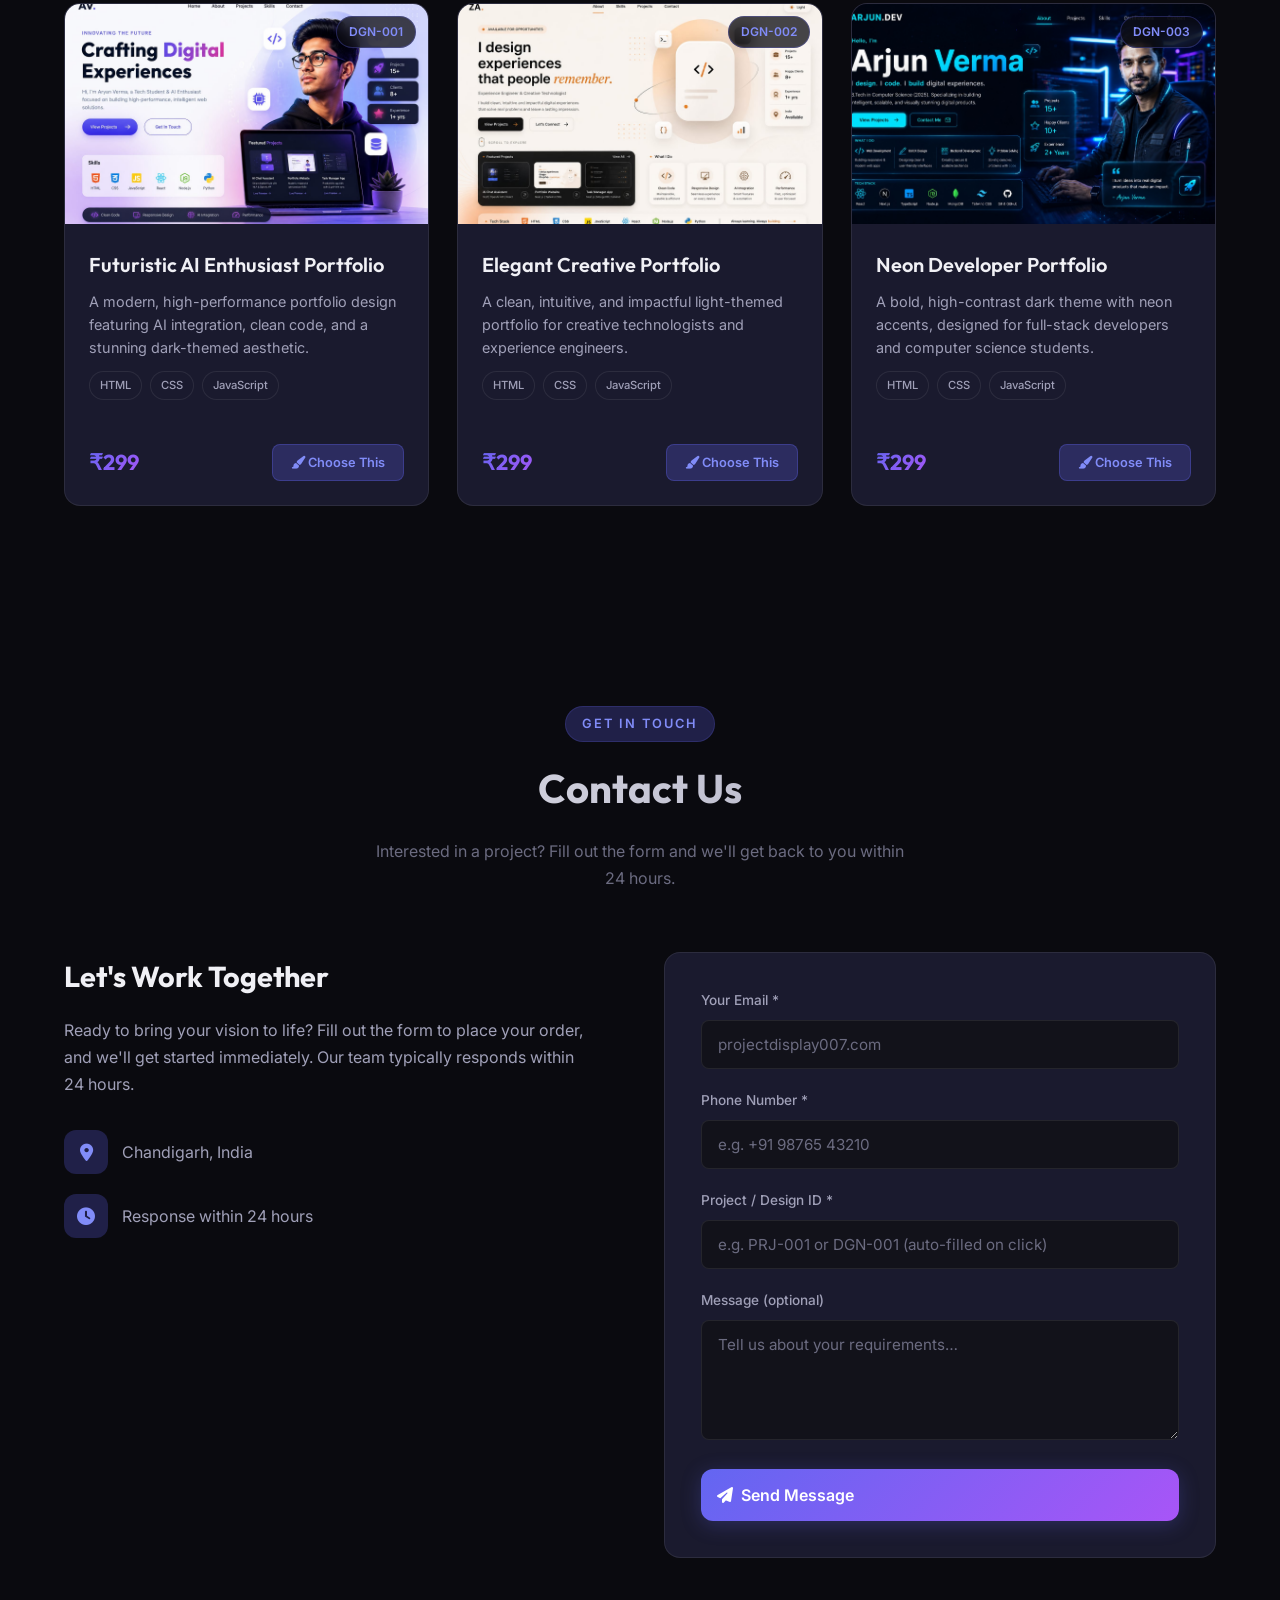
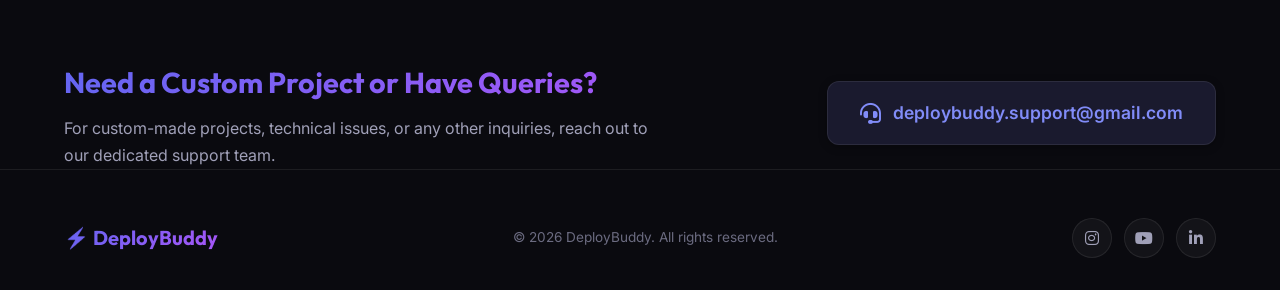
==== commit 6f9a7a45: "Update index.html" ====
--- a/index.html
+++ b/index.html
@@ -158,12 +158,12 @@
 
         <!-- Right: Form -->
         <div class="contact-form-card">
-          <form id="contactForm" action="https://formsubmit.co/deploybuddy.support@gmail.com" method="POST">
+          <form id="contactForm" action="https://formsubmit.co/diploybuddy@gmail.com" method="POST">
             <input type="hidden" name="_captcha" value="false" />
             <input type="hidden" name="_template" value="table" />
             <input type="hidden" name="_subject" value="New Project Inquiry from DeployBuddy!" />
             <!-- IMPORTANT: Replace YOUR_USERNAME with your actual GitHub username -->
-            <input type="hidden" name="_next" value="https://piyushraut008.github.io/test/" />
+            <input type="hidden" name="_next" value="https://piyushraut008.github.io/deploybuddy/" />
 
             <div class="form-group">
               <label for="email">Your Email *</label>
@@ -240,4 +240,4 @@
   <script src="js/script.js"></script>
 </body>
 
-</html>+</html>
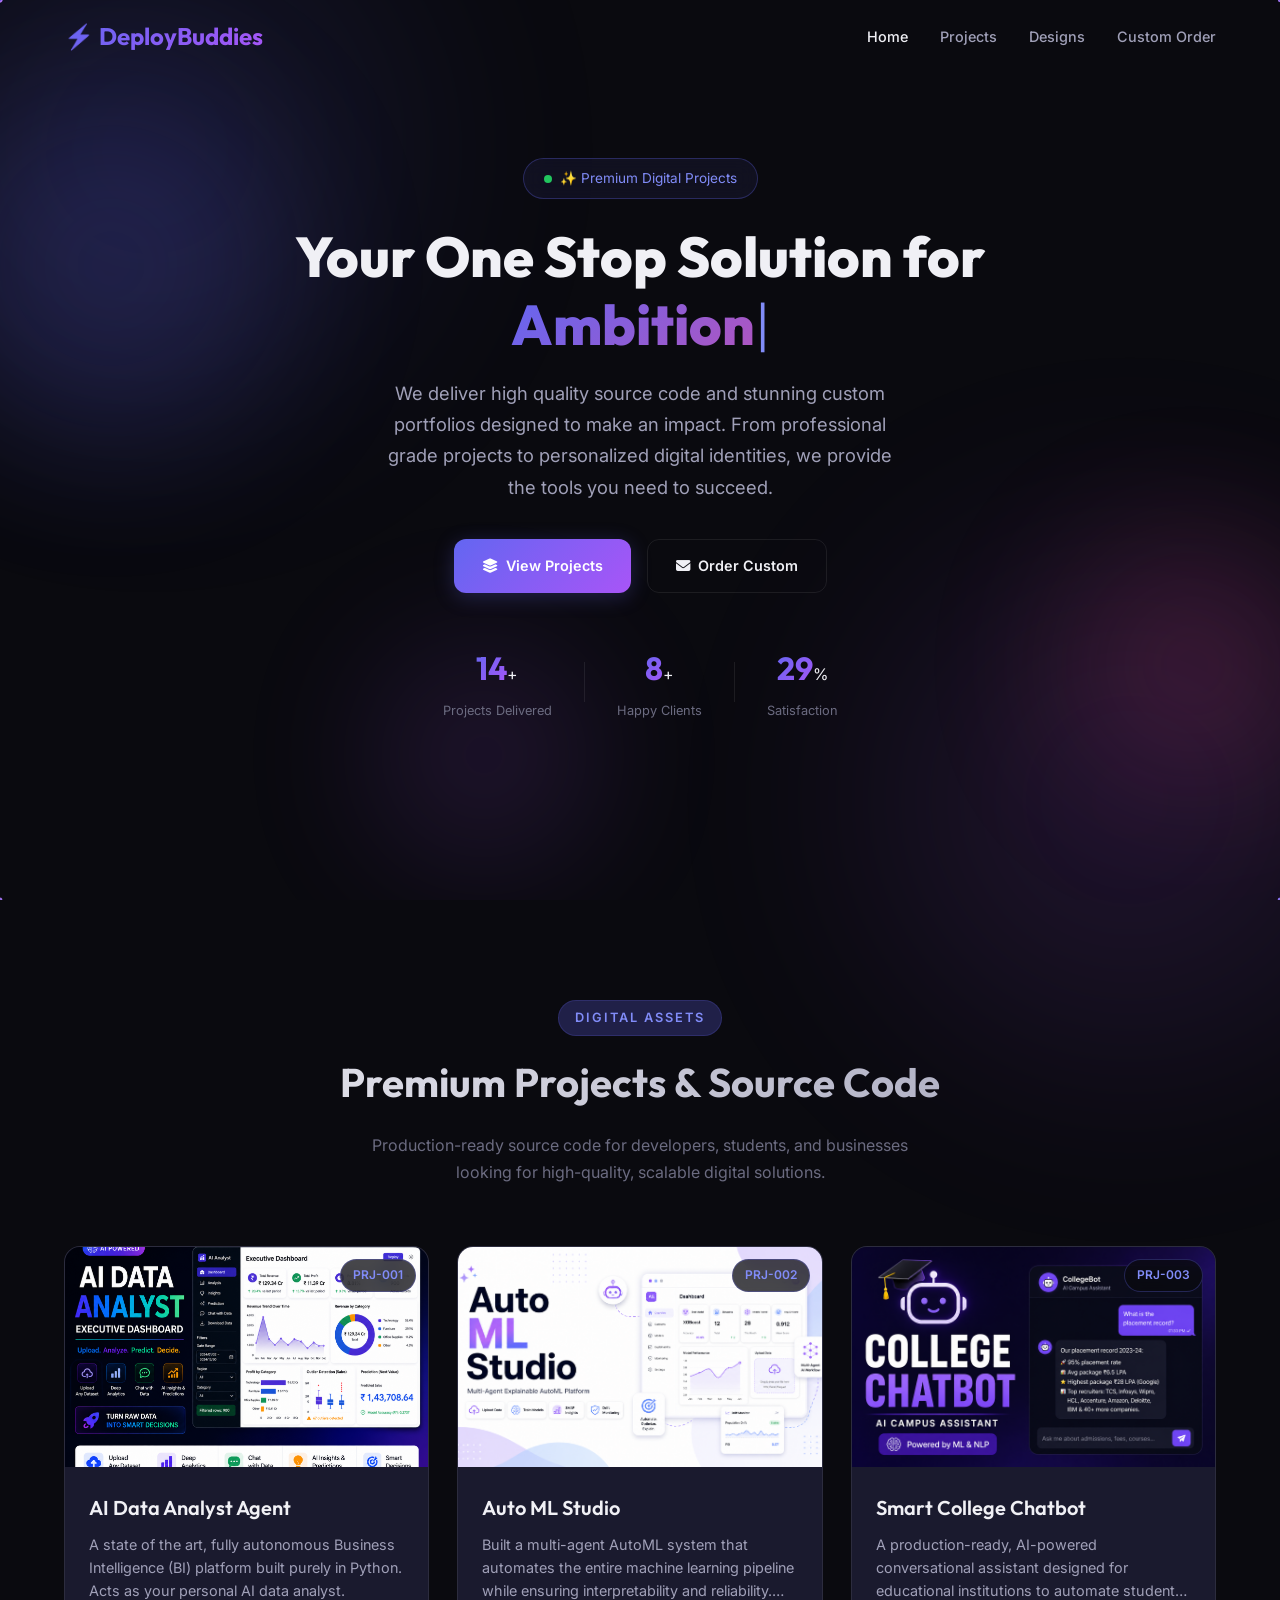
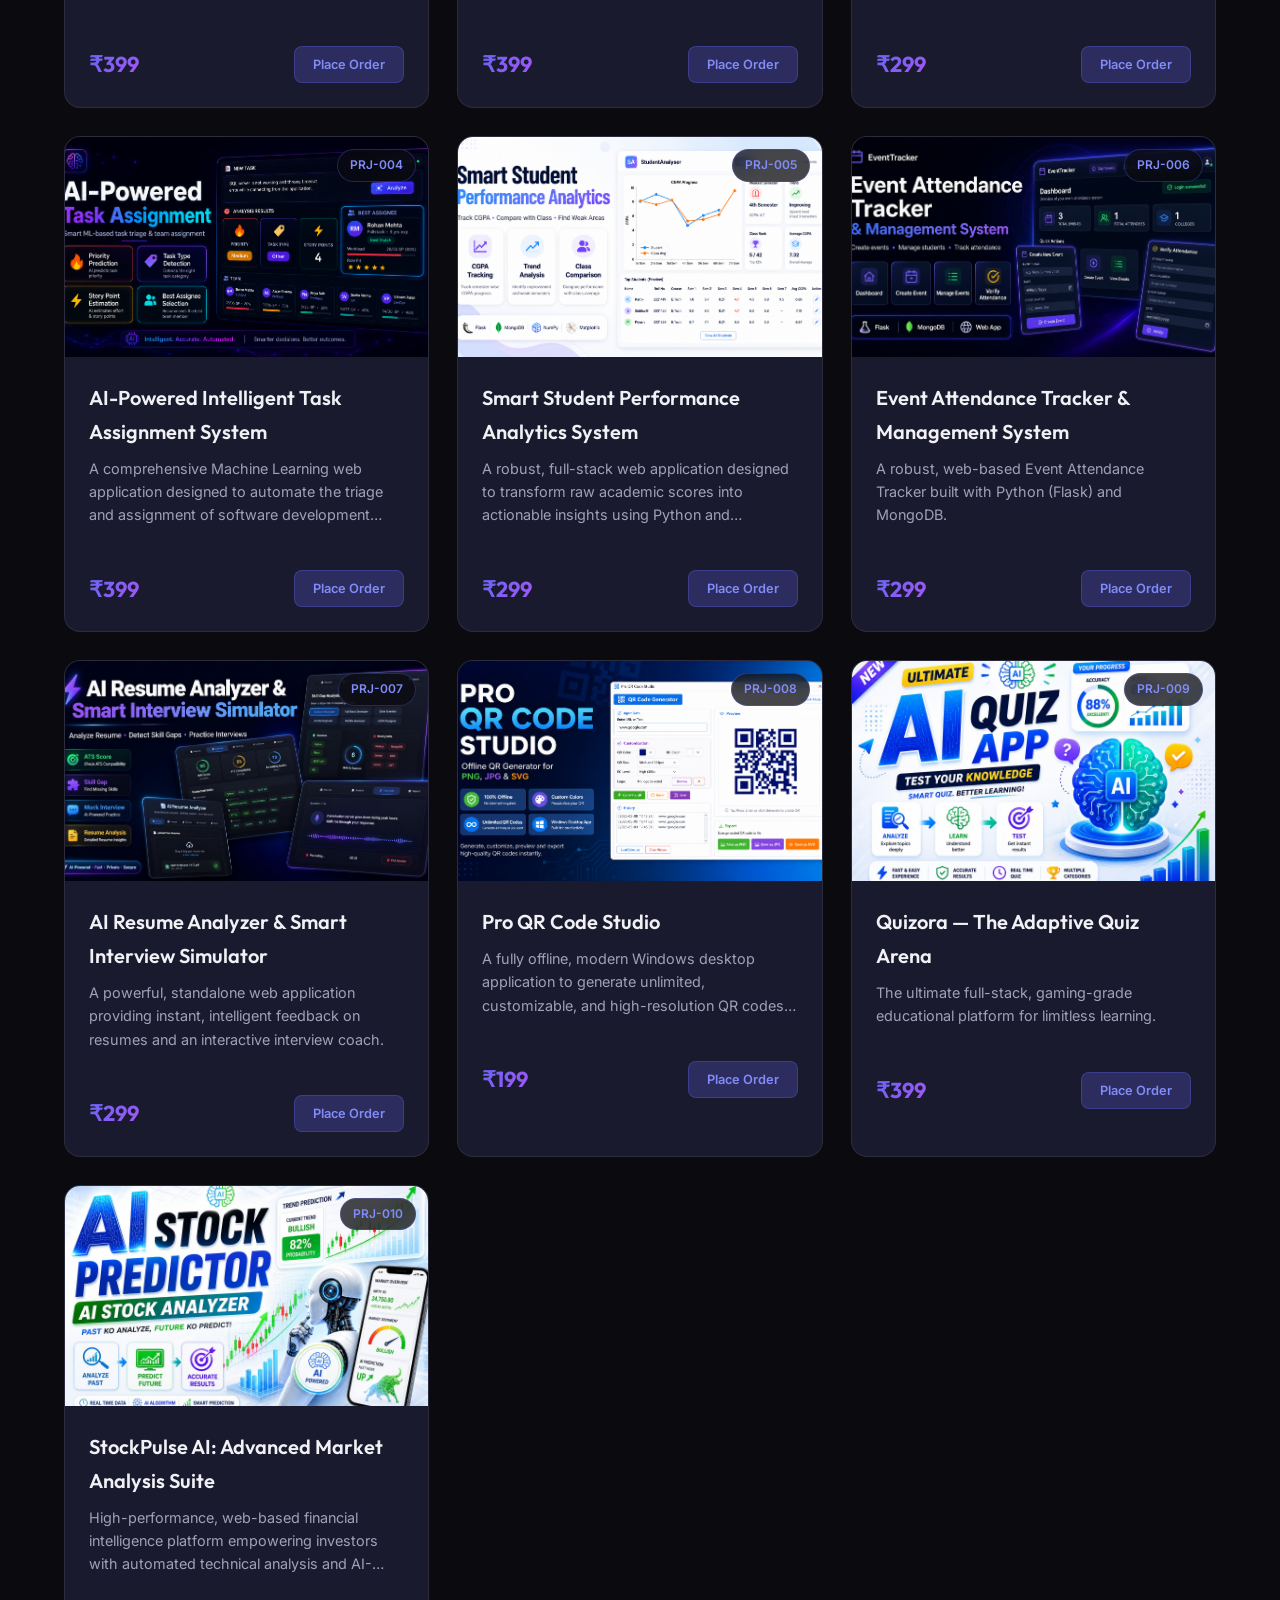
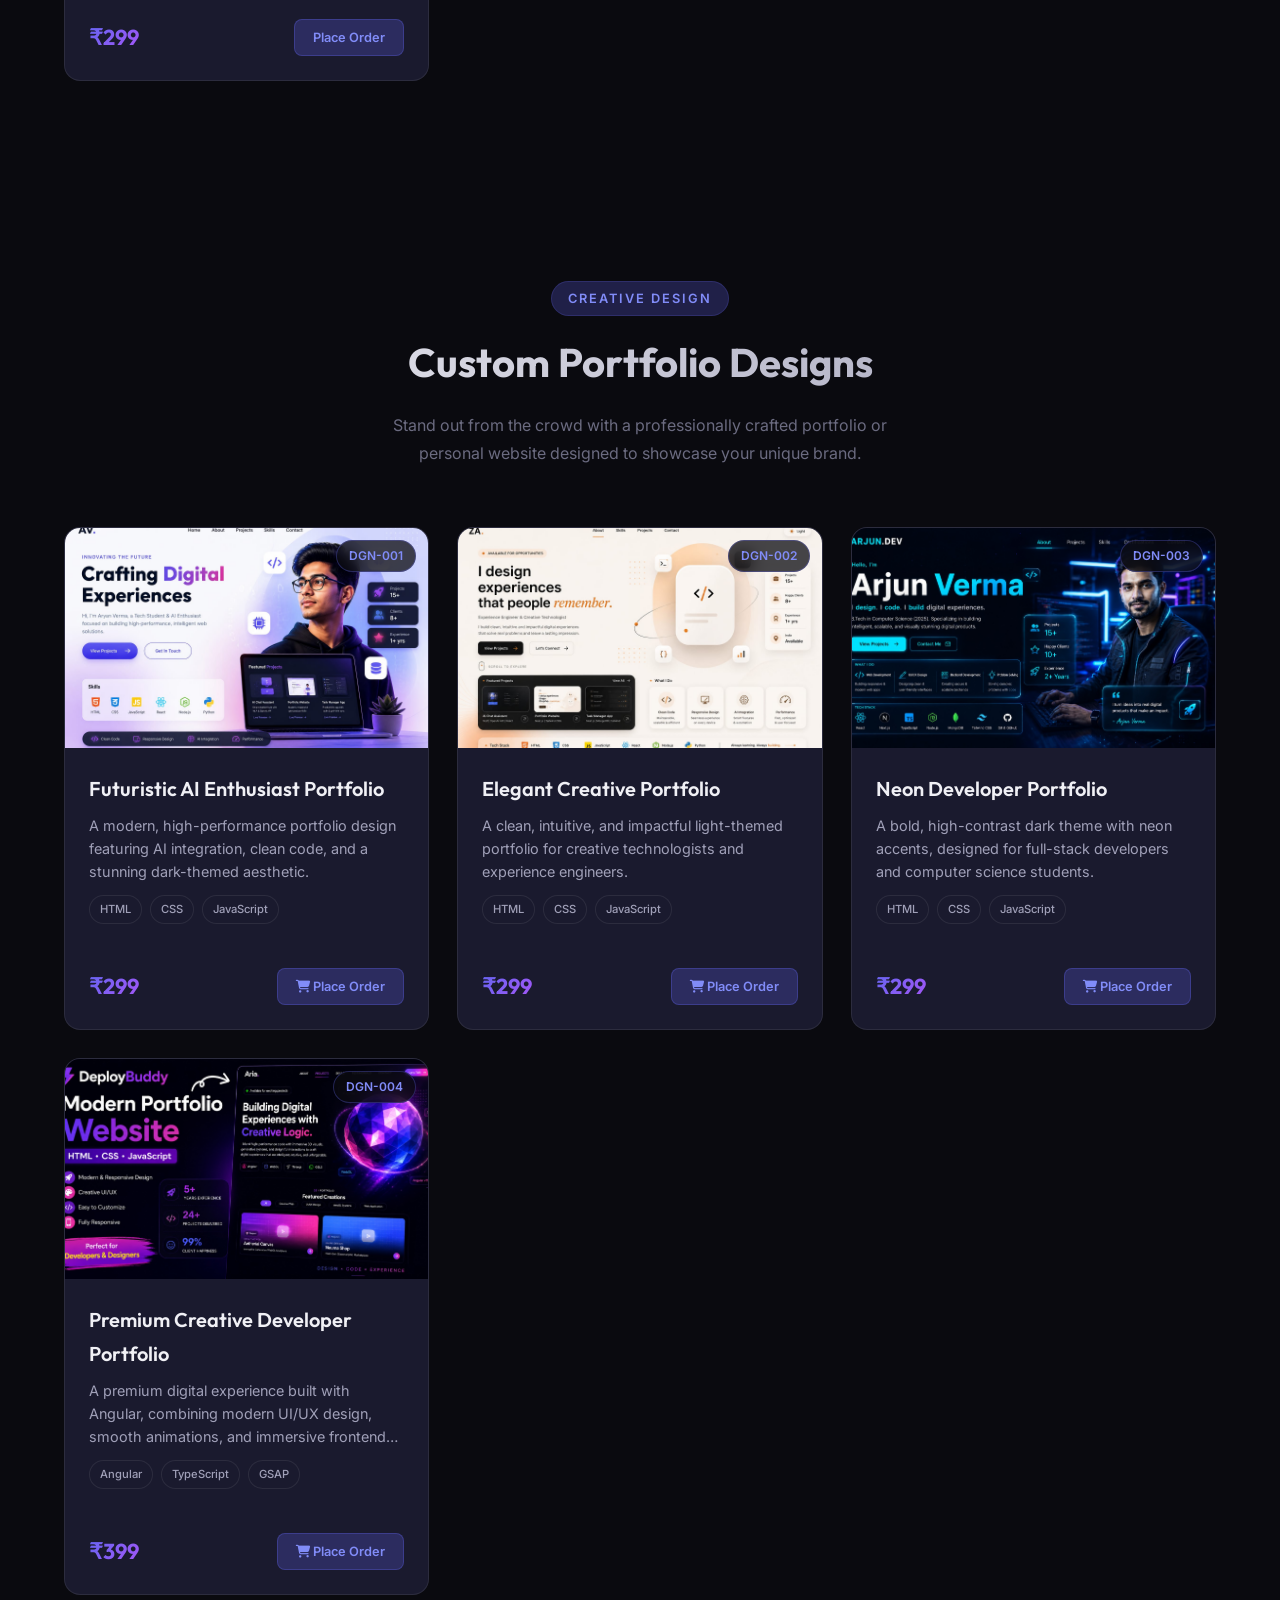
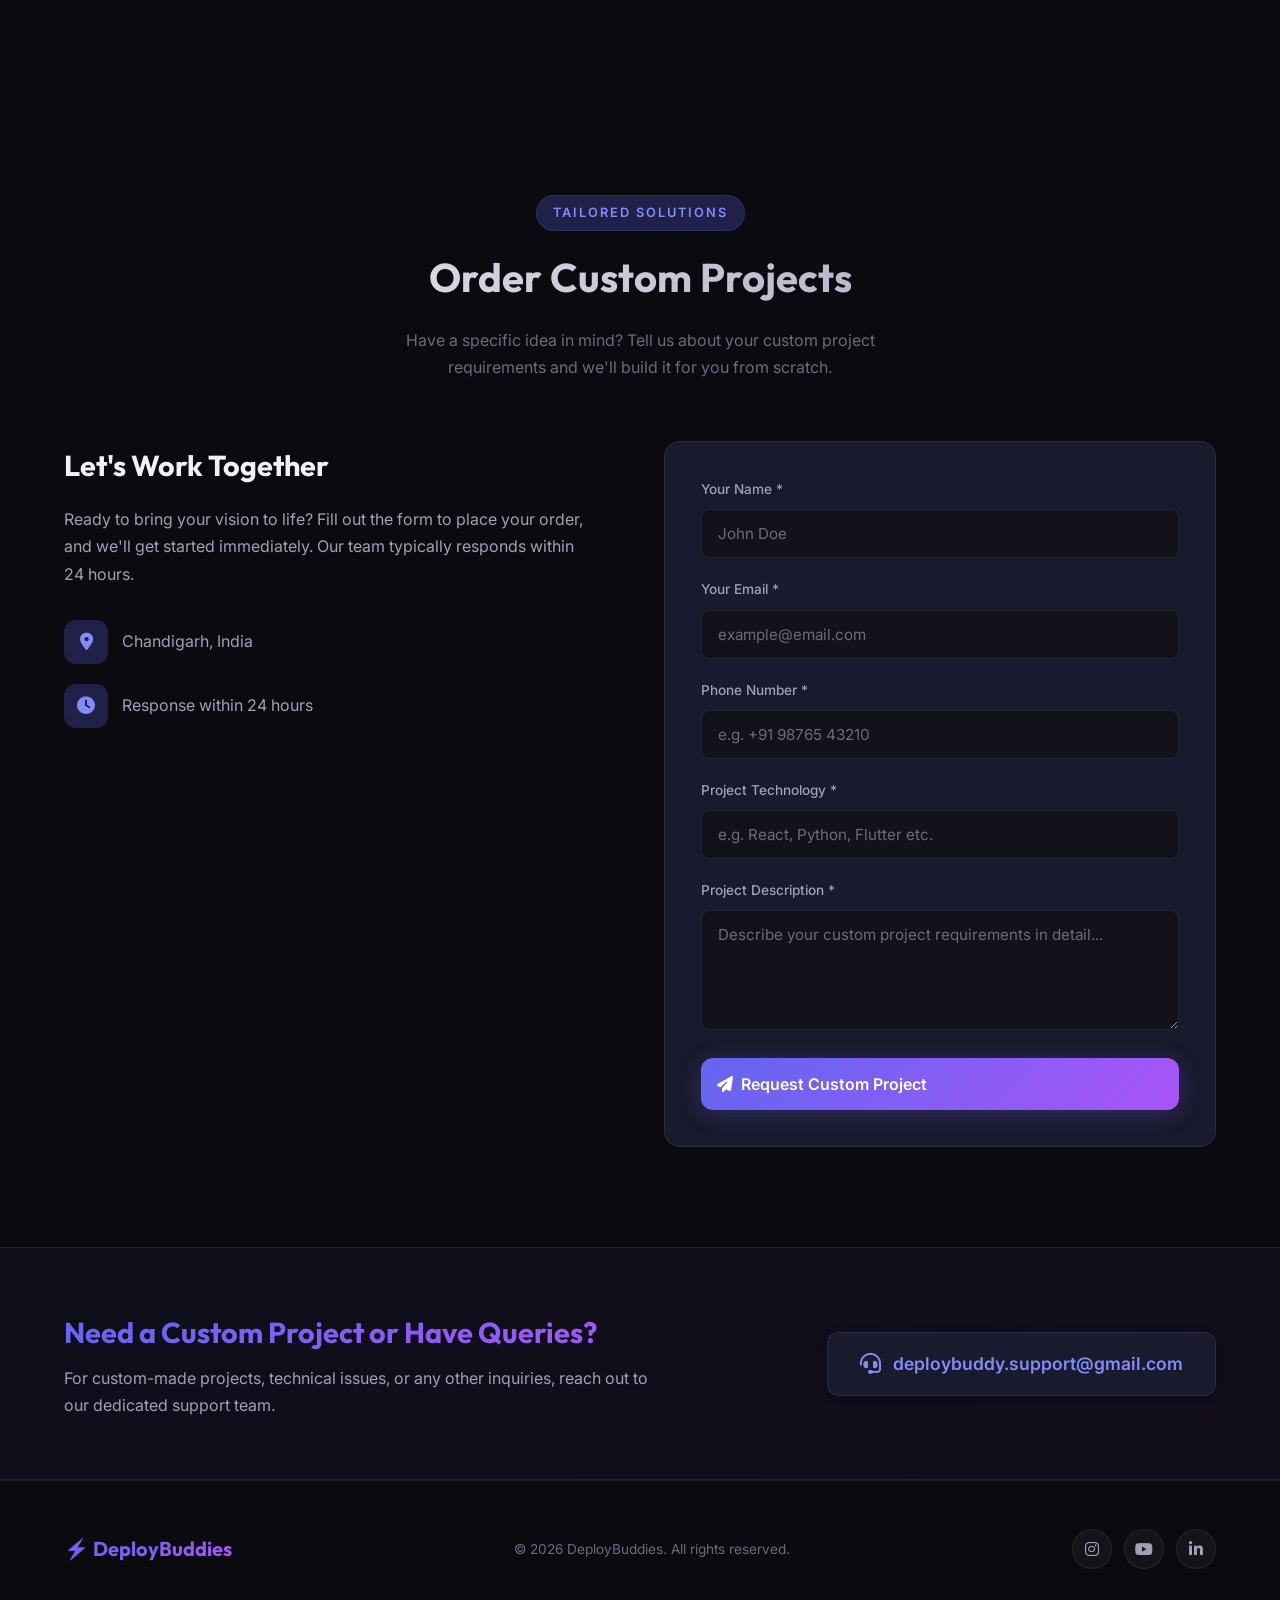
==== commit dd40dde0: "Add files via upload" ====
--- a/index.html
+++ b/index.html
@@ -6,7 +6,7 @@
   <meta name="viewport" content="width=device-width, initial-scale=1.0" />
   <meta name="description"
     content="Buy premium academic projects, source code, and custom portfolio designs at affordable prices." />
-  <title>DeployBuddy — Buy Premium Projects & Custom Portfolios</title>
+  <title>DeployBuddies — Buy Premium Projects & Custom Portfolios</title>
 
   <link rel="icon"
     href="data:image/svg+xml,<svg xmlns='http://www.w3.org/2000/svg' viewBox='0 0 100 100'><text y='.9em' font-size='90'>🚀</text></svg>" />
@@ -29,12 +29,12 @@
   <!-- ============ NAVBAR ============ -->
   <nav class="navbar" id="navbar">
     <div class="container">
-      <a href="#" class="nav-logo">⚡ DeployBuddy</a>
+      <a href="#" class="nav-logo">⚡ DeployBuddies</a>
       <ul class="nav-links" id="navLinks">
         <li><a href="#home">Home</a></li>
         <li><a href="#projects">Projects</a></li>
         <li><a href="#designs">Designs</a></li>
-        <li><a href="#contact">Contact</a></li>
+        <li><a href="#contact">Custom Order</a></li>
       </ul>
       <button class="nav-toggle" id="navToggle" aria-label="Toggle menu">
         <span></span><span></span><span></span>
@@ -64,7 +64,7 @@
           <i class="fa-solid fa-layer-group"></i> View Projects
         </a>
         <a href="#contact" class="btn btn-outline">
-          <i class="fa-solid fa-envelope"></i> Contact Us
+          <i class="fa-solid fa-envelope"></i> Order Custom
         </a>
       </div>
 
@@ -128,10 +128,10 @@
   <section class="section" id="contact">
     <div class="container">
       <div class="section-header">
-        <span class="section-label">Get In Touch</span>
-        <h2 class="section-title">Contact Us</h2>
-        <p class="section-desc">Interested in a project? Fill out the form and we'll get back to you within 24 hours.
-        </p>
+        <span class="section-label">Tailored Solutions</span>
+        <h2 class="section-title">Order Custom Projects</h2>
+        <p class="section-desc">Have a specific idea in mind? Tell us about your custom project requirements and
+          we'll build it for you from scratch.</p>
       </div>
 
       <div class="contact-wrapper">
@@ -158,36 +158,41 @@
 
         <!-- Right: Form -->
         <div class="contact-form-card">
-          <form id="contactForm" action="https://formsubmit.co/diploybuddy@gmail.com" method="POST">
+          <form id="contactForm" action="https://formsubmit.co/deploybuddy.support@gmail.com" method="POST">
             <input type="hidden" name="_captcha" value="false" />
             <input type="hidden" name="_template" value="table" />
-            <input type="hidden" name="_subject" value="New Project Inquiry from DeployBuddy!" />
+            <input type="hidden" name="_subject" value="New Custom Project Request from DeployBuddies!" />
             <!-- IMPORTANT: Replace YOUR_USERNAME with your actual GitHub username -->
-            <input type="hidden" name="_next" value="https://piyushraut008.github.io/deploybuddy/" />
-
-            <div class="form-group">
-              <label for="email">Your Email *</label>
-              <input type="email" id="email" name="email" placeholder="projectdisplay007.com" required />
-            </div>
-
-            <div class="form-group">
-              <label for="phone">Phone Number *</label>
-              <input type="tel" id="phone" name="phone" placeholder="e.g. +91 98765 43210" required />
-            </div>
-
-            <div class="form-group">
-              <label for="projectId">Project / Design ID *</label>
-              <input type="text" id="projectId" name="project_id"
-                placeholder="e.g. PRJ-001 or DGN-001 (auto-filled on click)" required />
-            </div>
-
-            <div class="form-group">
-              <label for="message">Message (optional)</label>
-              <textarea id="message" name="message" placeholder="Tell us about your requirements…"></textarea>
+            <input type="hidden" name="_next" value="https://piyushraut008.github.io/test/" />
+
+            <div class="form-group">
+              <label for="customName">Your Name *</label>
+              <input type="text" id="customName" name="name" placeholder="John Doe" required />
+            </div>
+
+            <div class="form-group">
+              <label for="customEmail">Your Email *</label>
+              <input type="email" id="customEmail" name="email" placeholder="example@email.com" required />
+            </div>
+
+            <div class="form-group">
+              <label for="customPhone">Phone Number *</label>
+              <input type="tel" id="customPhone" name="phone" placeholder="e.g. +91 98765 43210" required />
+            </div>
+
+            <div class="form-group">
+              <label for="projectTech">Project Technology *</label>
+              <input type="text" id="projectTech" name="project_technology"
+                placeholder="e.g. React, Python, Flutter etc." required />
+            </div>
+
+            <div class="form-group">
+              <label for="customMessage">Project Description *</label>
+              <textarea id="customMessage" name="message" placeholder="Describe your custom project requirements in detail..." required></textarea>
             </div>
 
             <button type="submit" class="btn btn-primary form-submit-btn">
-              <i class="fa-solid fa-paper-plane"></i> Send Message
+              <i class="fa-solid fa-paper-plane"></i> Request Custom Project
             </button>
           </form>
         </div>
@@ -215,8 +220,8 @@
   <footer class="footer">
     <div class="container">
       <div class="footer-content">
-        <span class="footer-logo">⚡ DeployBuddy</span>
-        <p class="footer-text">&copy; 2026 DeployBuddy. All rights reserved.</p>
+        <span class="footer-logo">⚡ DeployBuddies</span>
+        <p class="footer-text">&copy; 2026 DeployBuddies. All rights reserved.</p>
         <div class="social-links">
           <a href="https://www.instagram.com/deploybuddy_01?utm_source=qr&igsh=MWFxYm02bm1xaGc2eA==" target="_blank"
             rel="noopener" aria-label="Instagram">
@@ -235,9 +240,55 @@
   </footer>
 
   <!-- ============ SCRIPTS ============ -->
+  <!-- ============ ORDER MODAL ============ -->
+  <div class="modal-overlay" id="orderModalOverlay">
+    <div class="order-modal">
+      <span class="modal-close" id="closeOrderModal">&times;</span>
+      <div class="modal-header">
+        <h2 class="modal-title">Place Your Order</h2>
+        <p class="modal-subtitle">Fill in the details below to complete your order for this project.</p>
+      </div>
+      <form class="modal-form" id="orderForm" action="https://formsubmit.co/deploybuddy.support@gmail.com" method="POST">
+        <input type="hidden" name="_captcha" value="false" />
+        <input type="hidden" name="_template" value="table" />
+        <input type="hidden" name="_subject" value="New Order Request from DeployBuddies!" id="orderSubject" />
+        <input type="hidden" name="_next" value="https://piyushraut008.github.io/test/" />
+
+        <div class="form-group">
+          <label for="orderName">Your Name *</label>
+          <input type="text" id="orderName" name="name" placeholder="Enter your full name" required />
+        </div>
+
+        <div class="form-group">
+          <label for="orderProjectName">Project Name / ID</label>
+          <input type="text" id="orderProjectName" name="project_name" readonly style="background: var(--bg-glass); color: var(--text-muted); cursor: not-allowed;" />
+        </div>
+
+        <div class="form-group">
+          <label for="orderEmail">Email Address *</label>
+          <input type="email" id="orderEmail" name="email" placeholder="example@email.com" required />
+        </div>
+
+        <div class="form-group">
+          <label for="orderPhone">Phone Number *</label>
+          <input type="tel" id="orderPhone" name="phone" placeholder="e.g. +91 98765 43210" required />
+        </div>
+
+        <div class="form-group">
+          <label for="orderDescription">Any other Description (Optional)</label>
+          <textarea id="orderDescription" name="description" placeholder="Any specific requirements or questions?"></textarea>
+        </div>
+
+        <button type="submit" class="btn btn-primary">
+          <i class="fa-solid fa-cart-shopping"></i> Confirm Order
+        </button>
+      </form>
+    </div>
+  </div>
+
   <script src="js/projects.js"></script>
   <script src="js/designs.js"></script>
   <script src="js/script.js"></script>
 </body>
 
-</html>
+</html>
--- a/css/style.css
+++ b/css/style.css
@@ -1230,7 +1230,7 @@
   text-decoration: none;
   cursor: pointer;
 }
-}
+
 
 /* ---------- Support Banner ---------- */
 .support-banner {
@@ -1308,3 +1308,106 @@
     justify-content: center;
   }
 }
+
+/* ---------- Order Modal ---------- */
+.modal-overlay {
+  position: fixed;
+  top: 0;
+  left: 0;
+  width: 100%;
+  height: 100%;
+  background: rgba(10, 10, 15, 0.85);
+  backdrop-filter: blur(8px);
+  display: none;
+  align-items: center;
+  justify-content: center;
+  z-index: 2000;
+  opacity: 0;
+  transition: opacity 0.3s ease;
+  padding: 20px;
+}
+
+.modal-overlay.show {
+  display: flex;
+  opacity: 1;
+}
+
+.order-modal {
+  background: var(--bg-card);
+  border: 1px solid var(--border-color);
+  border-radius: var(--radius-lg);
+  width: 100%;
+  max-width: 500px;
+  max-height: 95vh;
+  overflow-y: auto;
+  position: relative;
+  transform: translateY(30px);
+  transition: transform 0.3s ease;
+  padding: 40px;
+  box-shadow: var(--shadow-lg), 0 0 50px rgba(99, 102, 241, 0.2);
+}
+
+.modal-overlay.show .order-modal {
+  transform: translateY(0);
+}
+
+.modal-close {
+  position: absolute;
+  top: 20px;
+  right: 24px;
+  font-size: 1.8rem;
+  color: var(--text-muted);
+  cursor: pointer;
+  transition: var(--transition);
+  line-height: 1;
+}
+
+.modal-close:hover {
+  color: var(--accent-light);
+  transform: scale(1.1);
+}
+
+.modal-header {
+  margin-bottom: 28px;
+}
+
+.modal-title {
+  font-family: var(--font-heading);
+  font-size: 1.8rem;
+  font-weight: 700;
+  background: var(--gradient-1);
+  -webkit-background-clip: text;
+  -webkit-text-fill-color: transparent;
+  background-clip: text;
+  margin-bottom: 8px;
+}
+
+.modal-subtitle {
+  color: var(--text-secondary);
+  font-size: 0.95rem;
+}
+
+.modal-form .form-group {
+  margin-bottom: 20px;
+}
+
+.modal-form .form-group label {
+  color: var(--text-primary);
+  font-weight: 600;
+}
+
+.modal-form .btn-primary {
+  width: 100%;
+  justify-content: center;
+  padding: 16px;
+  font-size: 1.1rem;
+}
+
+@media (max-width: 480px) {
+  .order-modal {
+    padding: 30px 24px;
+  }
+  .modal-title {
+    font-size: 1.5rem;
+  }
+}
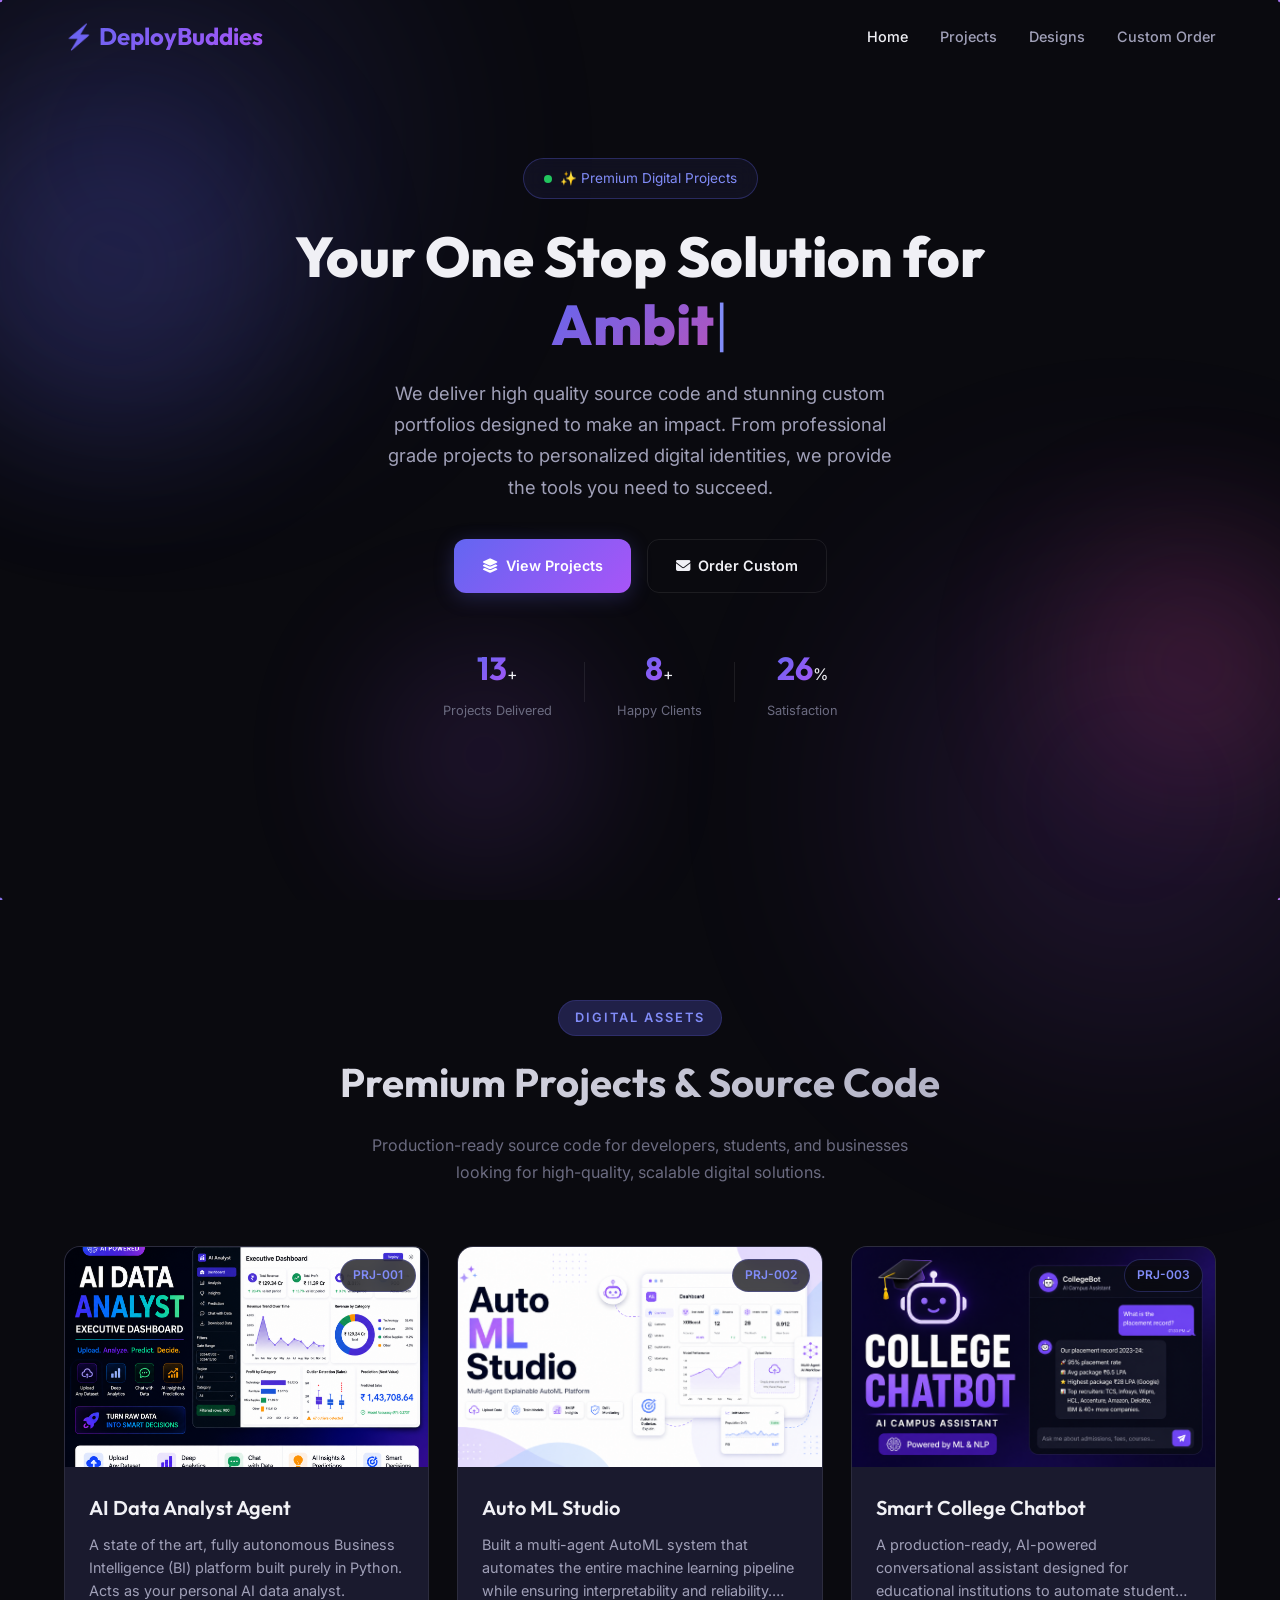
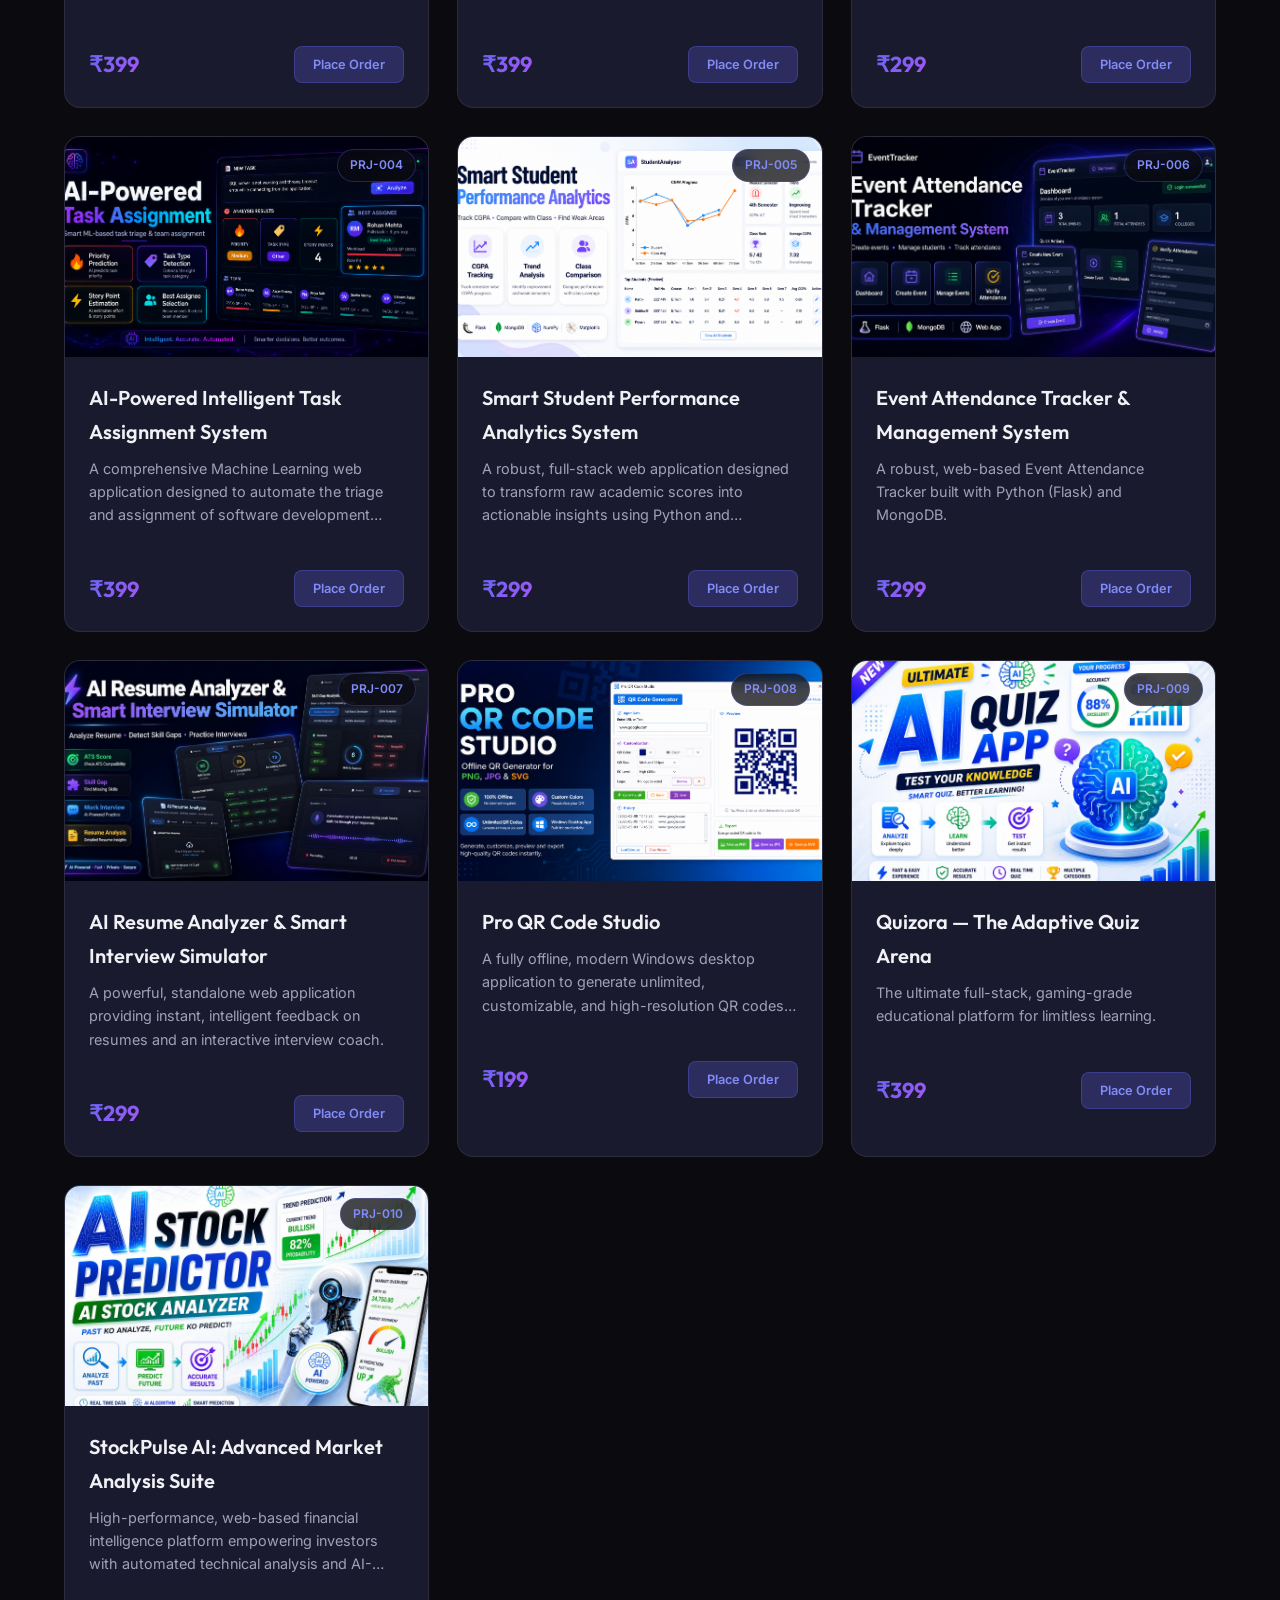
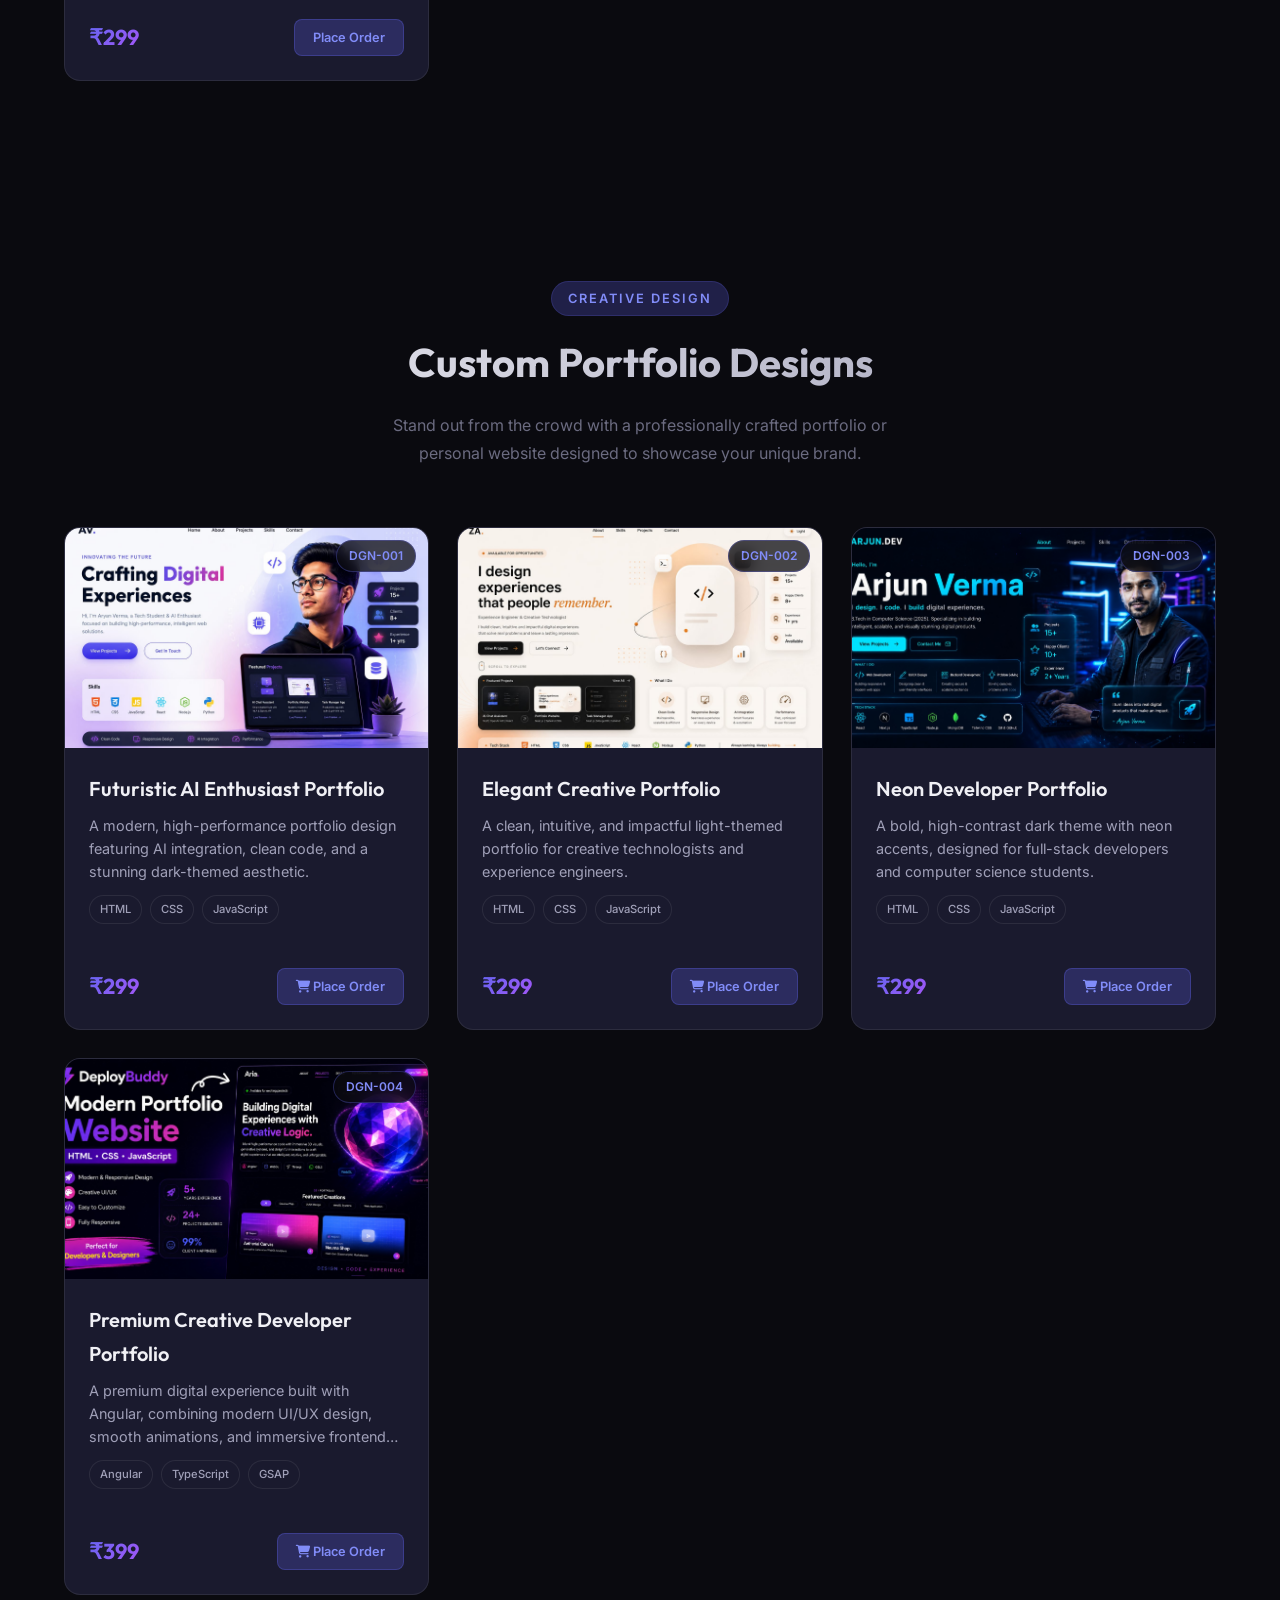
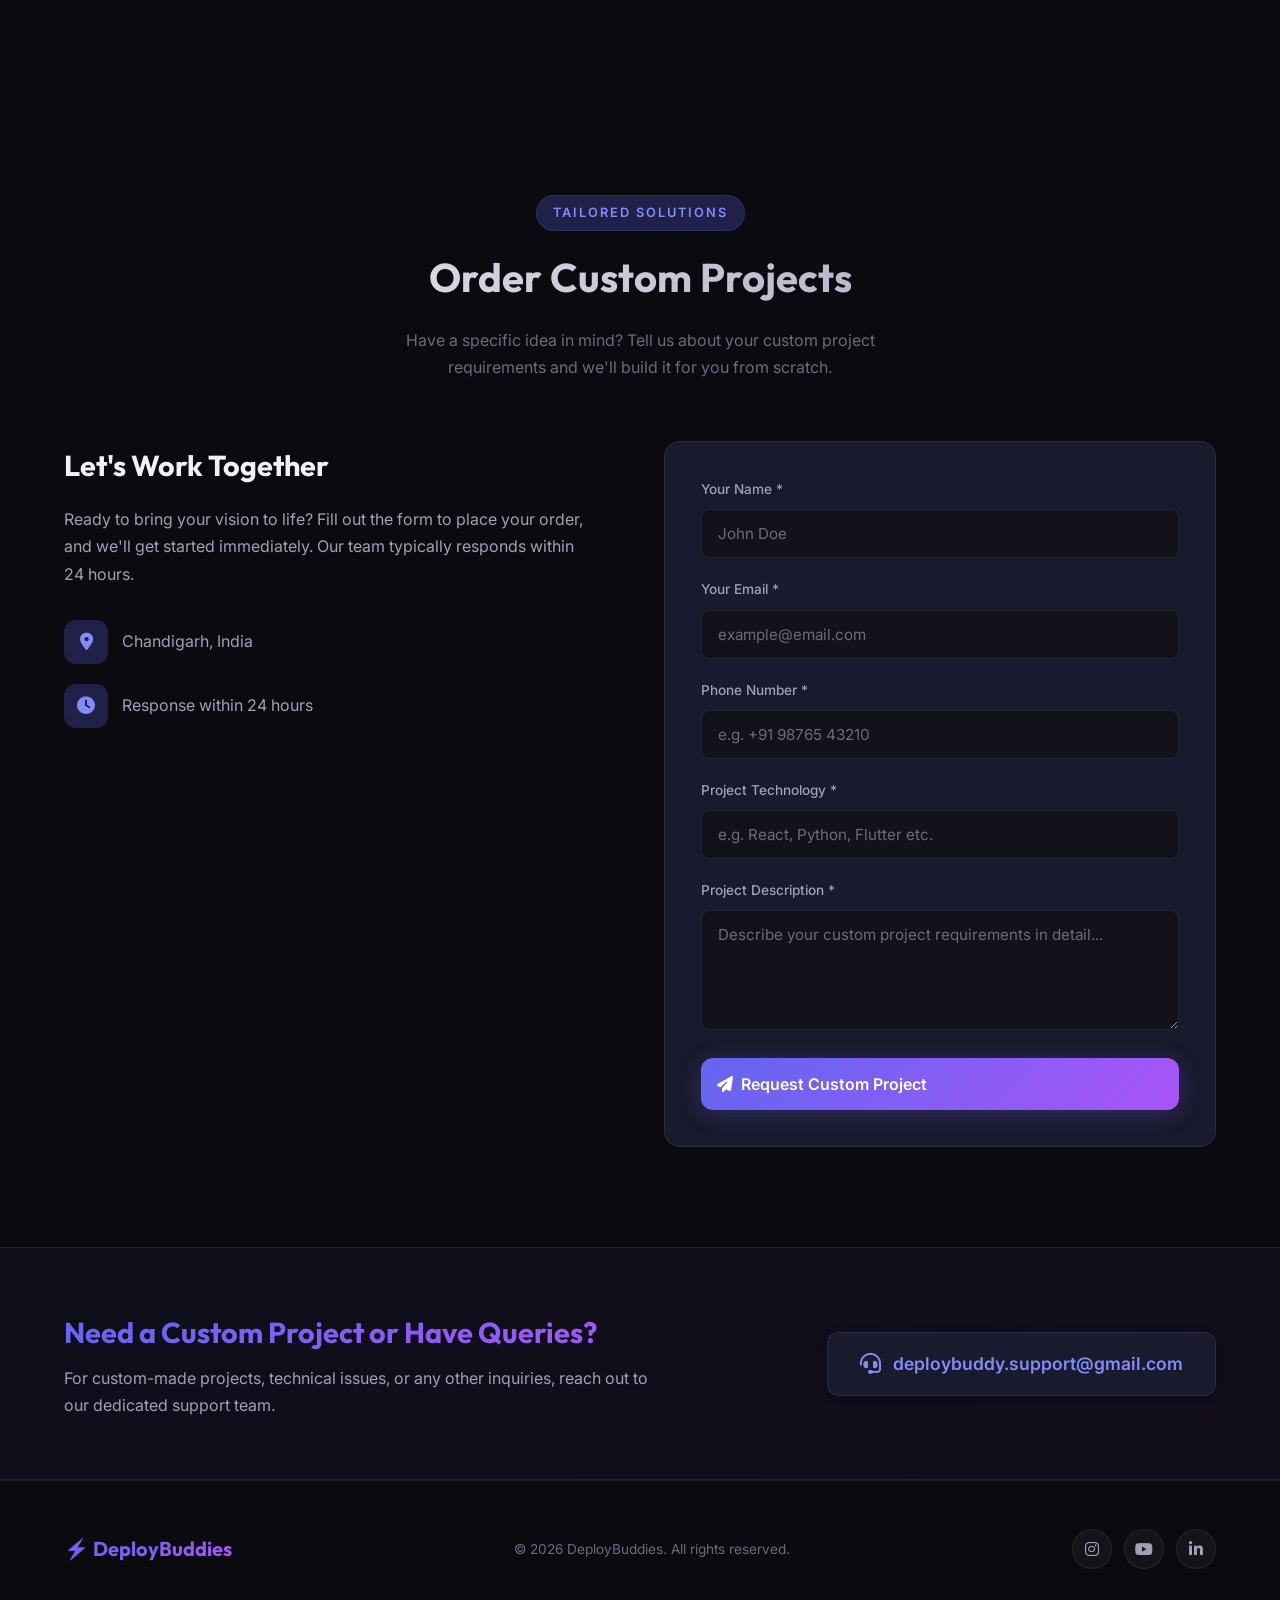
==== commit 7947cef3: "Update index.html" ====
--- a/index.html
+++ b/index.html
@@ -163,7 +163,7 @@
             <input type="hidden" name="_template" value="table" />
             <input type="hidden" name="_subject" value="New Custom Project Request from DeployBuddies!" />
             <!-- IMPORTANT: Replace YOUR_USERNAME with your actual GitHub username -->
-            <input type="hidden" name="_next" value="https://piyushraut008.github.io/test/" />
+            <input type="hidden" name="_next" value="https://piyushraut008.github.io/deploybuddy/" />
 
             <div class="form-group">
               <label for="customName">Your Name *</label>
@@ -291,4 +291,4 @@
   <script src="js/script.js"></script>
 </body>
 
-</html>+</html>
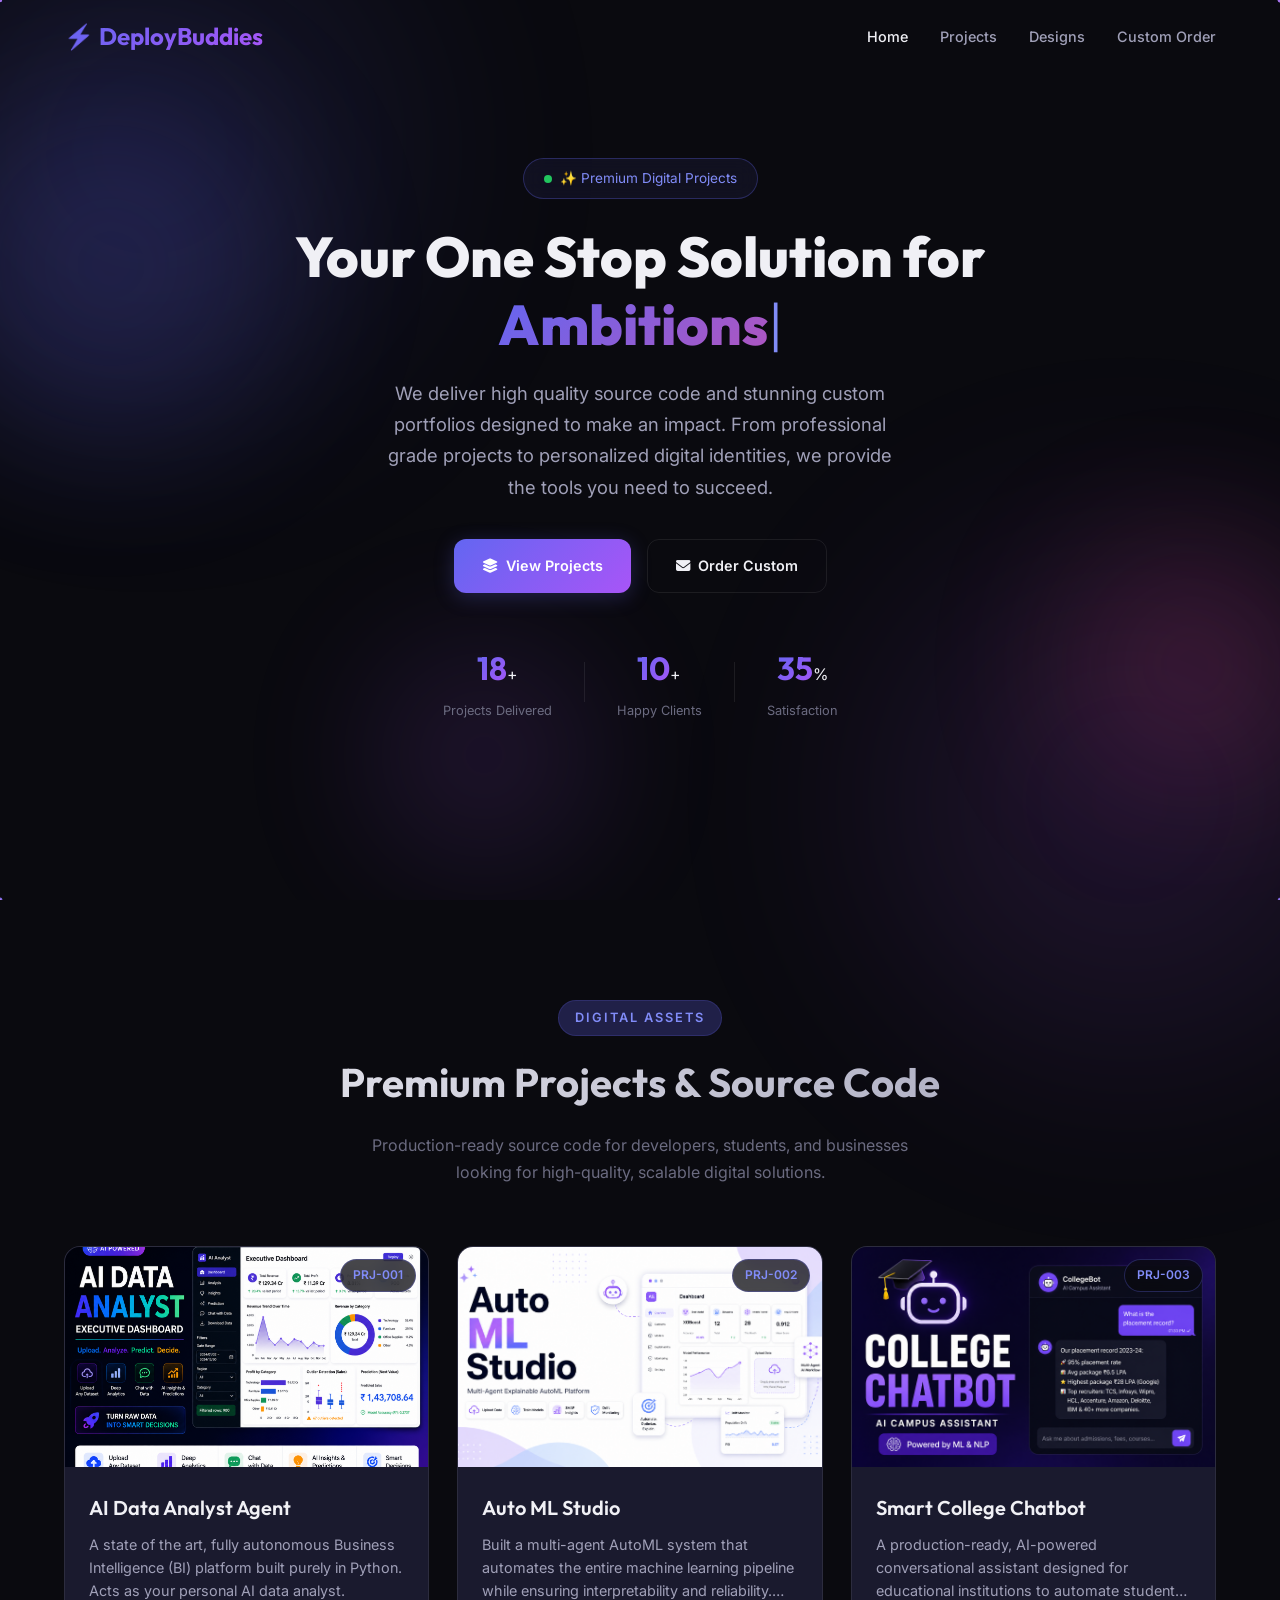
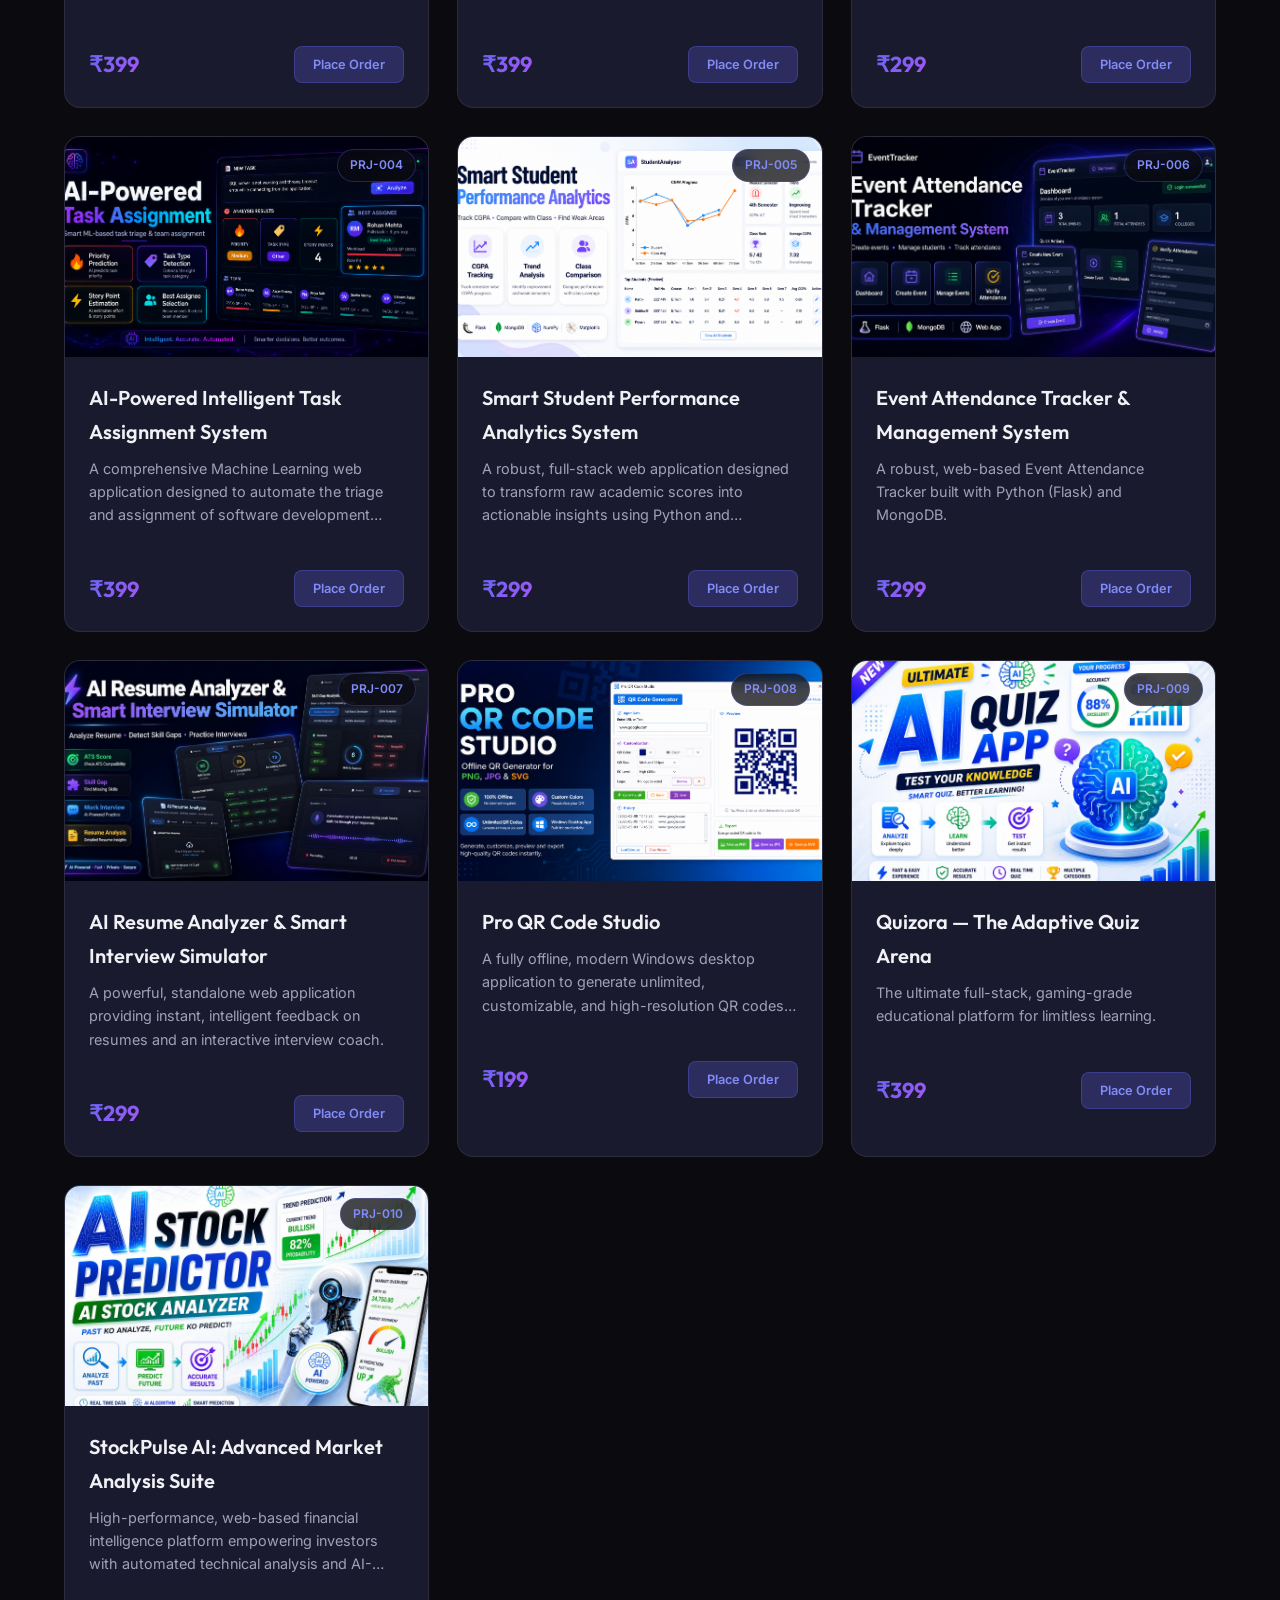
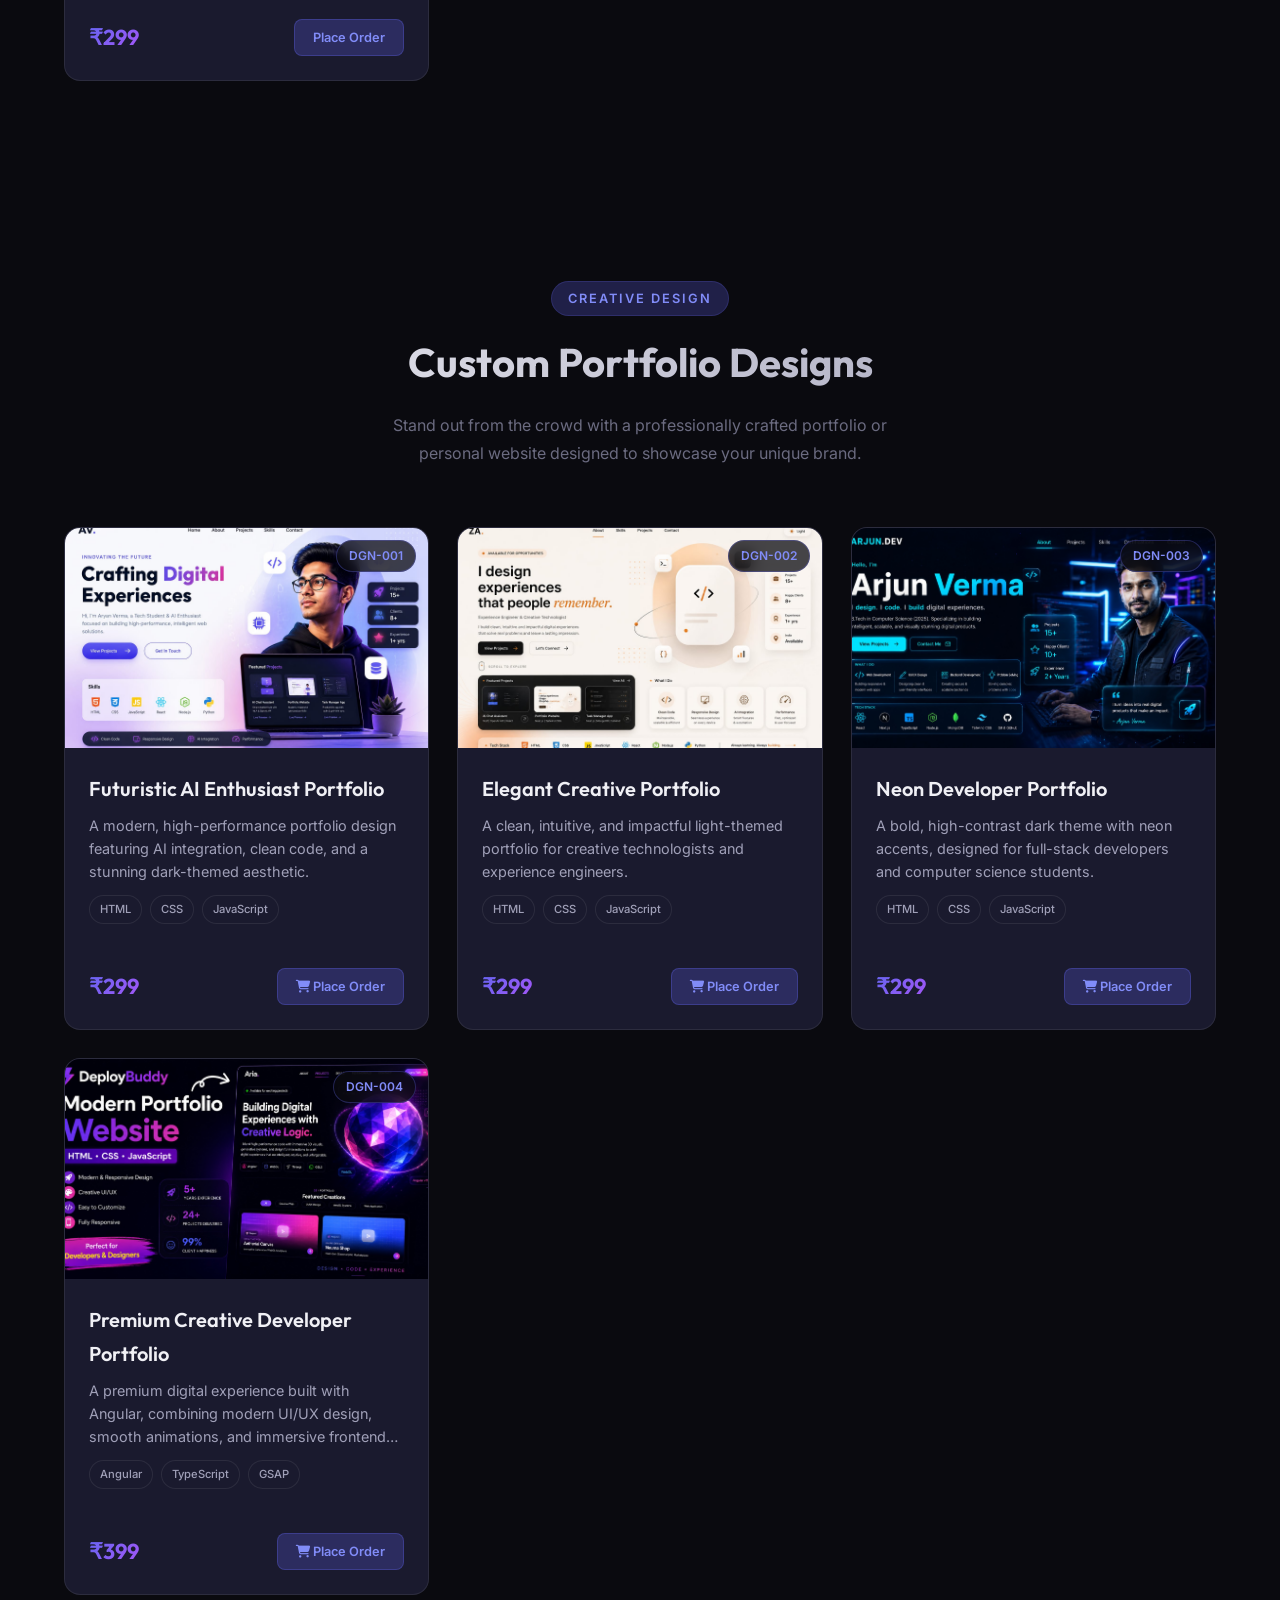
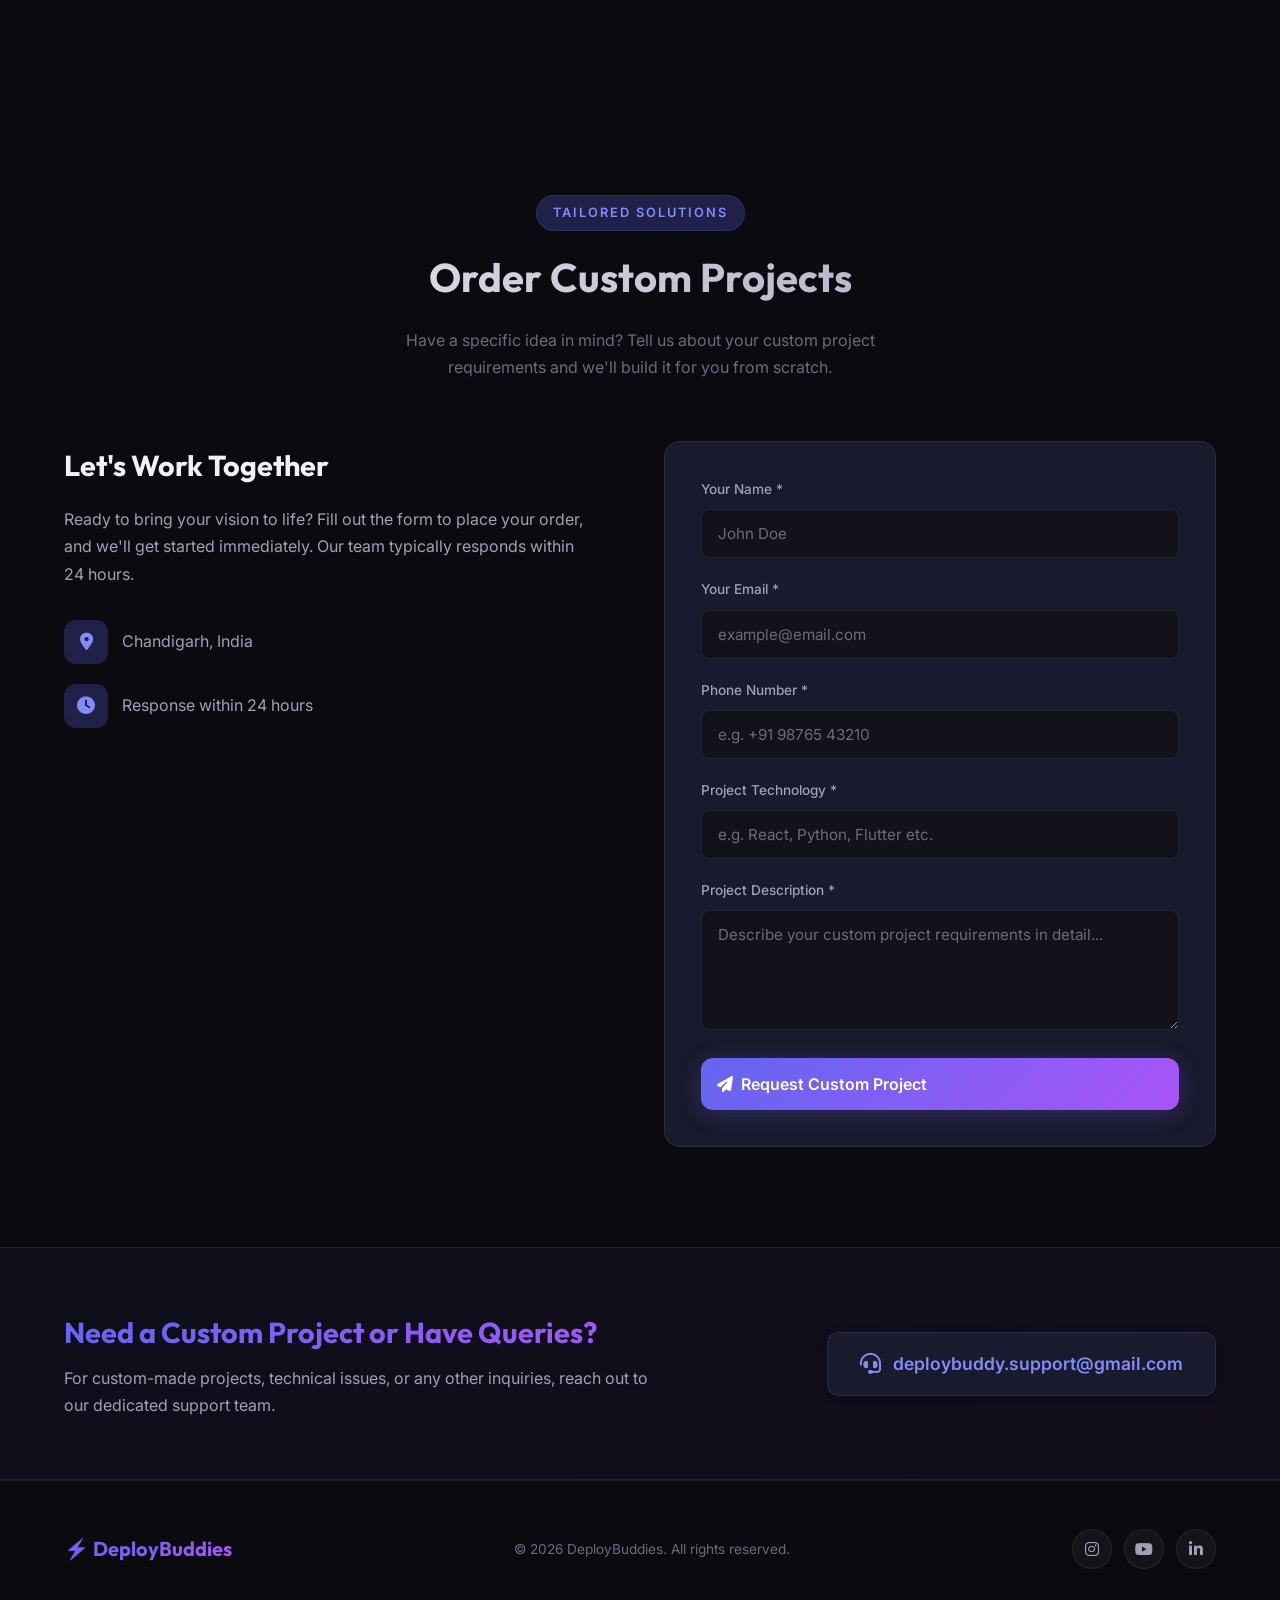
==== commit 19650dbf: "Add files via upload" ====
--- a/index.html
+++ b/index.html
@@ -188,7 +188,8 @@
 
             <div class="form-group">
               <label for="customMessage">Project Description *</label>
-              <textarea id="customMessage" name="message" placeholder="Describe your custom project requirements in detail..." required></textarea>
+              <textarea id="customMessage" name="message"
+                placeholder="Describe your custom project requirements in detail..." required></textarea>
             </div>
 
             <button type="submit" class="btn btn-primary form-submit-btn">
@@ -248,11 +249,12 @@
         <h2 class="modal-title">Place Your Order</h2>
         <p class="modal-subtitle">Fill in the details below to complete your order for this project.</p>
       </div>
-      <form class="modal-form" id="orderForm" action="https://formsubmit.co/deploybuddy.support@gmail.com" method="POST">
+      <form class="modal-form" id="orderForm" action="https://formsubmit.co/deploybuddy.support@gmail.com"
+        method="POST">
         <input type="hidden" name="_captcha" value="false" />
         <input type="hidden" name="_template" value="table" />
         <input type="hidden" name="_subject" value="New Order Request from DeployBuddies!" id="orderSubject" />
-        <input type="hidden" name="_next" value="https://piyushraut008.github.io/test/" />
+        <input type="hidden" name="_next" value="https://piyushraut008.github.io/deploybuddy/" />
 
         <div class="form-group">
           <label for="orderName">Your Name *</label>
@@ -261,7 +263,8 @@
 
         <div class="form-group">
           <label for="orderProjectName">Project Name / ID</label>
-          <input type="text" id="orderProjectName" name="project_name" readonly style="background: var(--bg-glass); color: var(--text-muted); cursor: not-allowed;" />
+          <input type="text" id="orderProjectName" name="project_name" readonly
+            style="background: var(--bg-glass); color: var(--text-muted); cursor: not-allowed;" />
         </div>
 
         <div class="form-group">
@@ -276,7 +279,8 @@
 
         <div class="form-group">
           <label for="orderDescription">Any other Description (Optional)</label>
-          <textarea id="orderDescription" name="description" placeholder="Any specific requirements or questions?"></textarea>
+          <textarea id="orderDescription" name="description"
+            placeholder="Any specific requirements or questions?"></textarea>
         </div>
 
         <button type="submit" class="btn btn-primary">
@@ -291,4 +295,4 @@
   <script src="js/script.js"></script>
 </body>
 
-</html>
+</html>
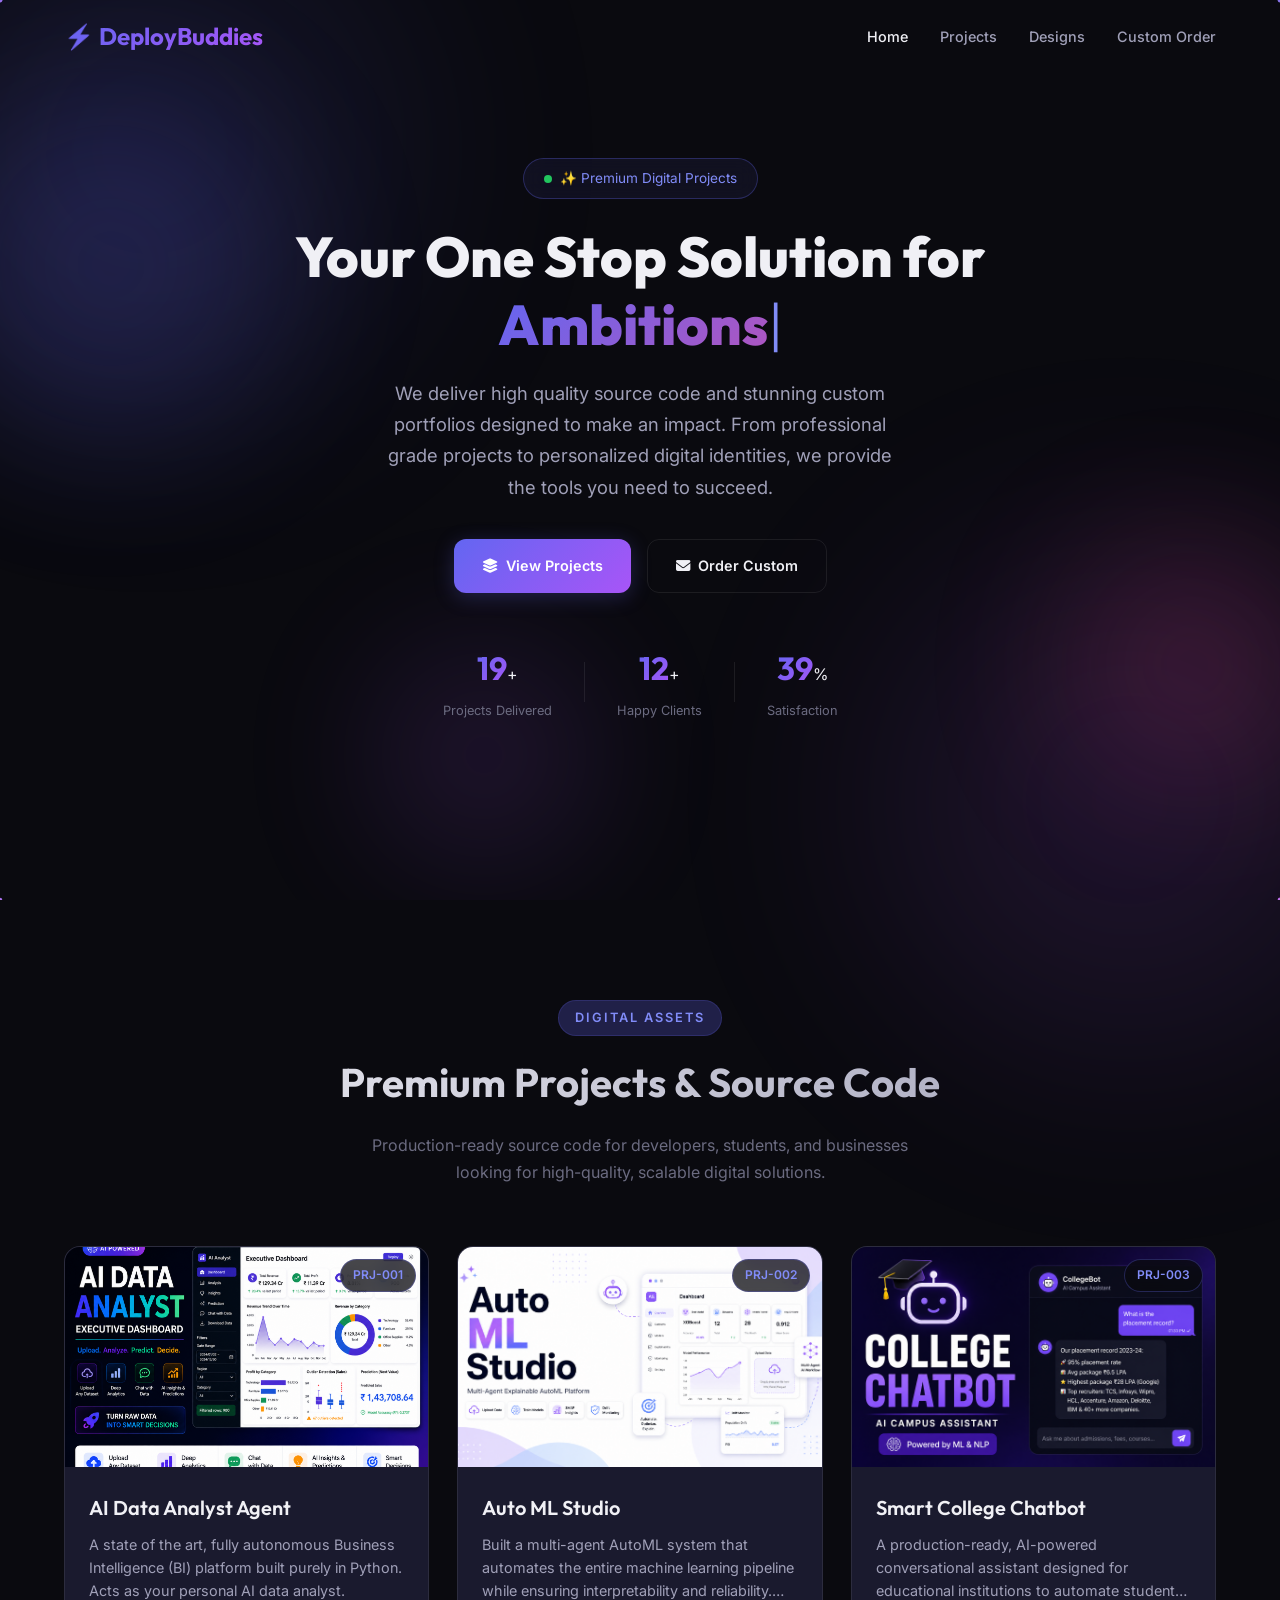
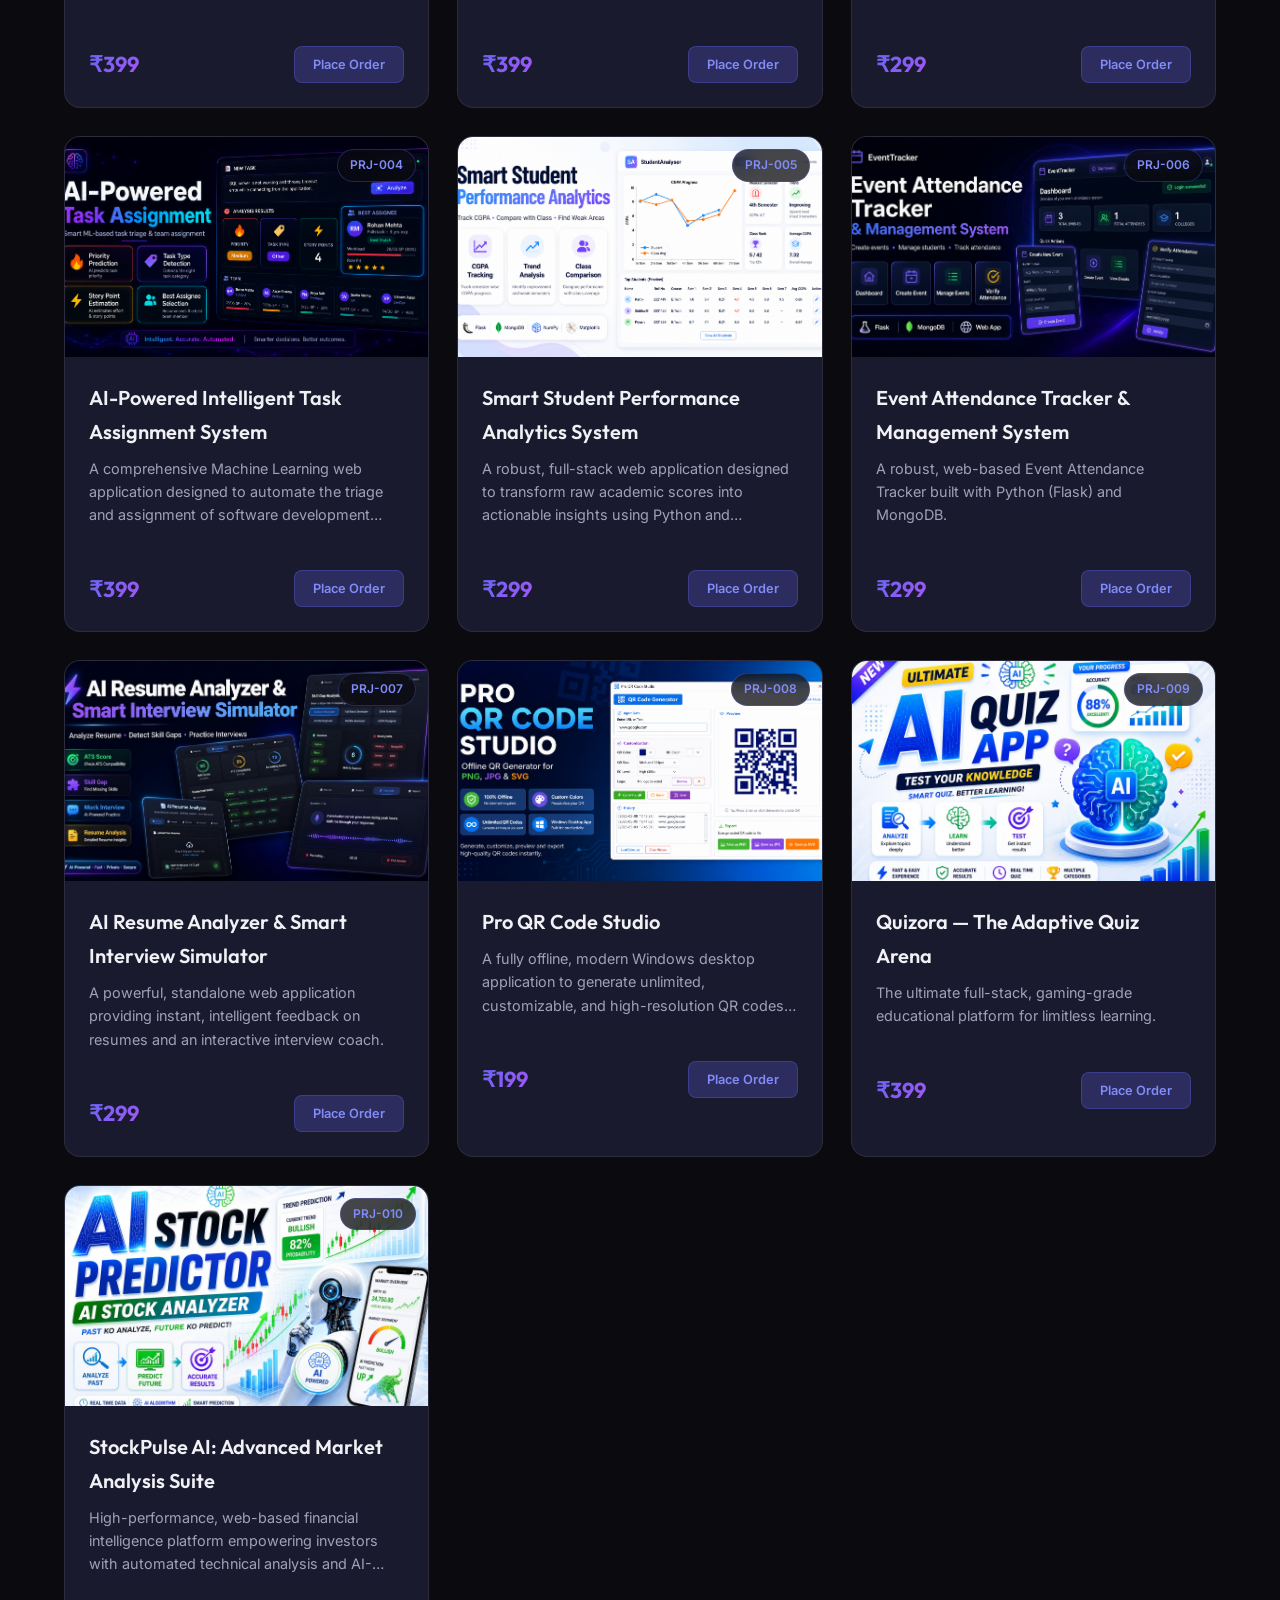
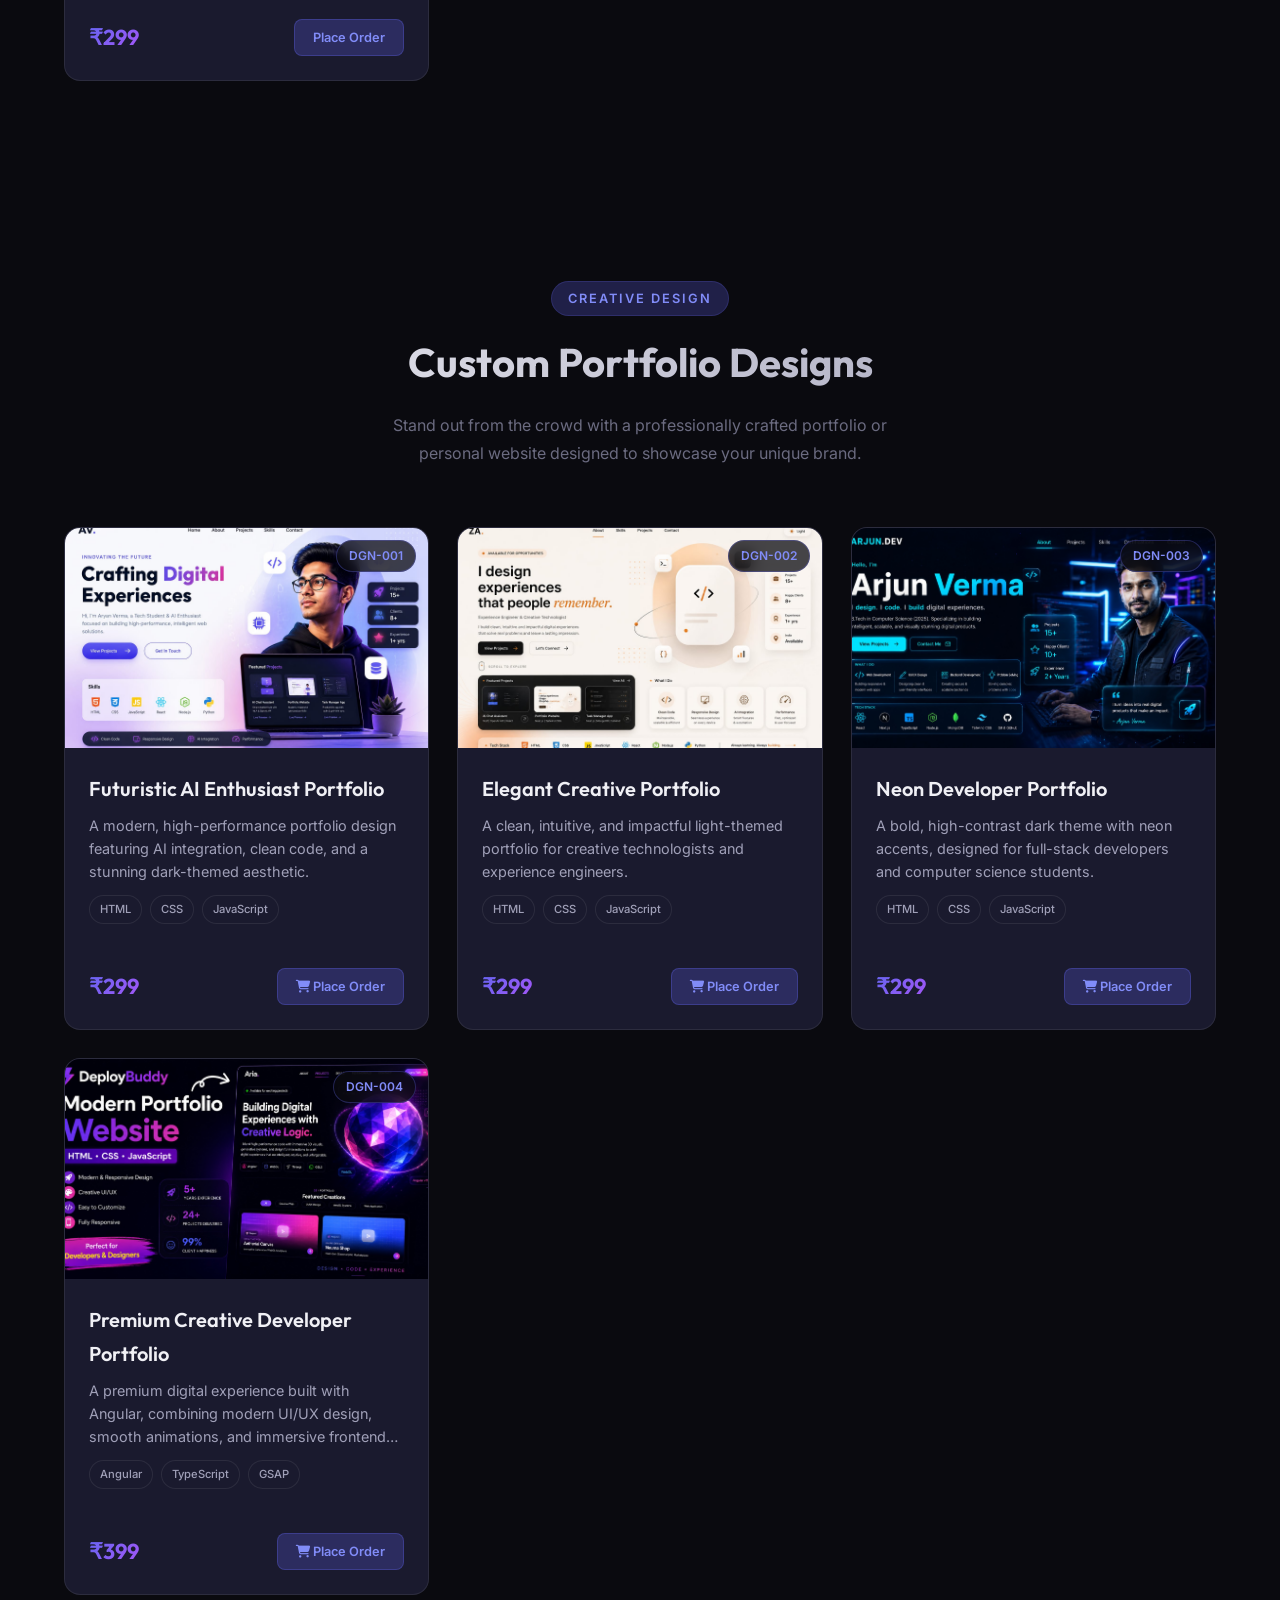
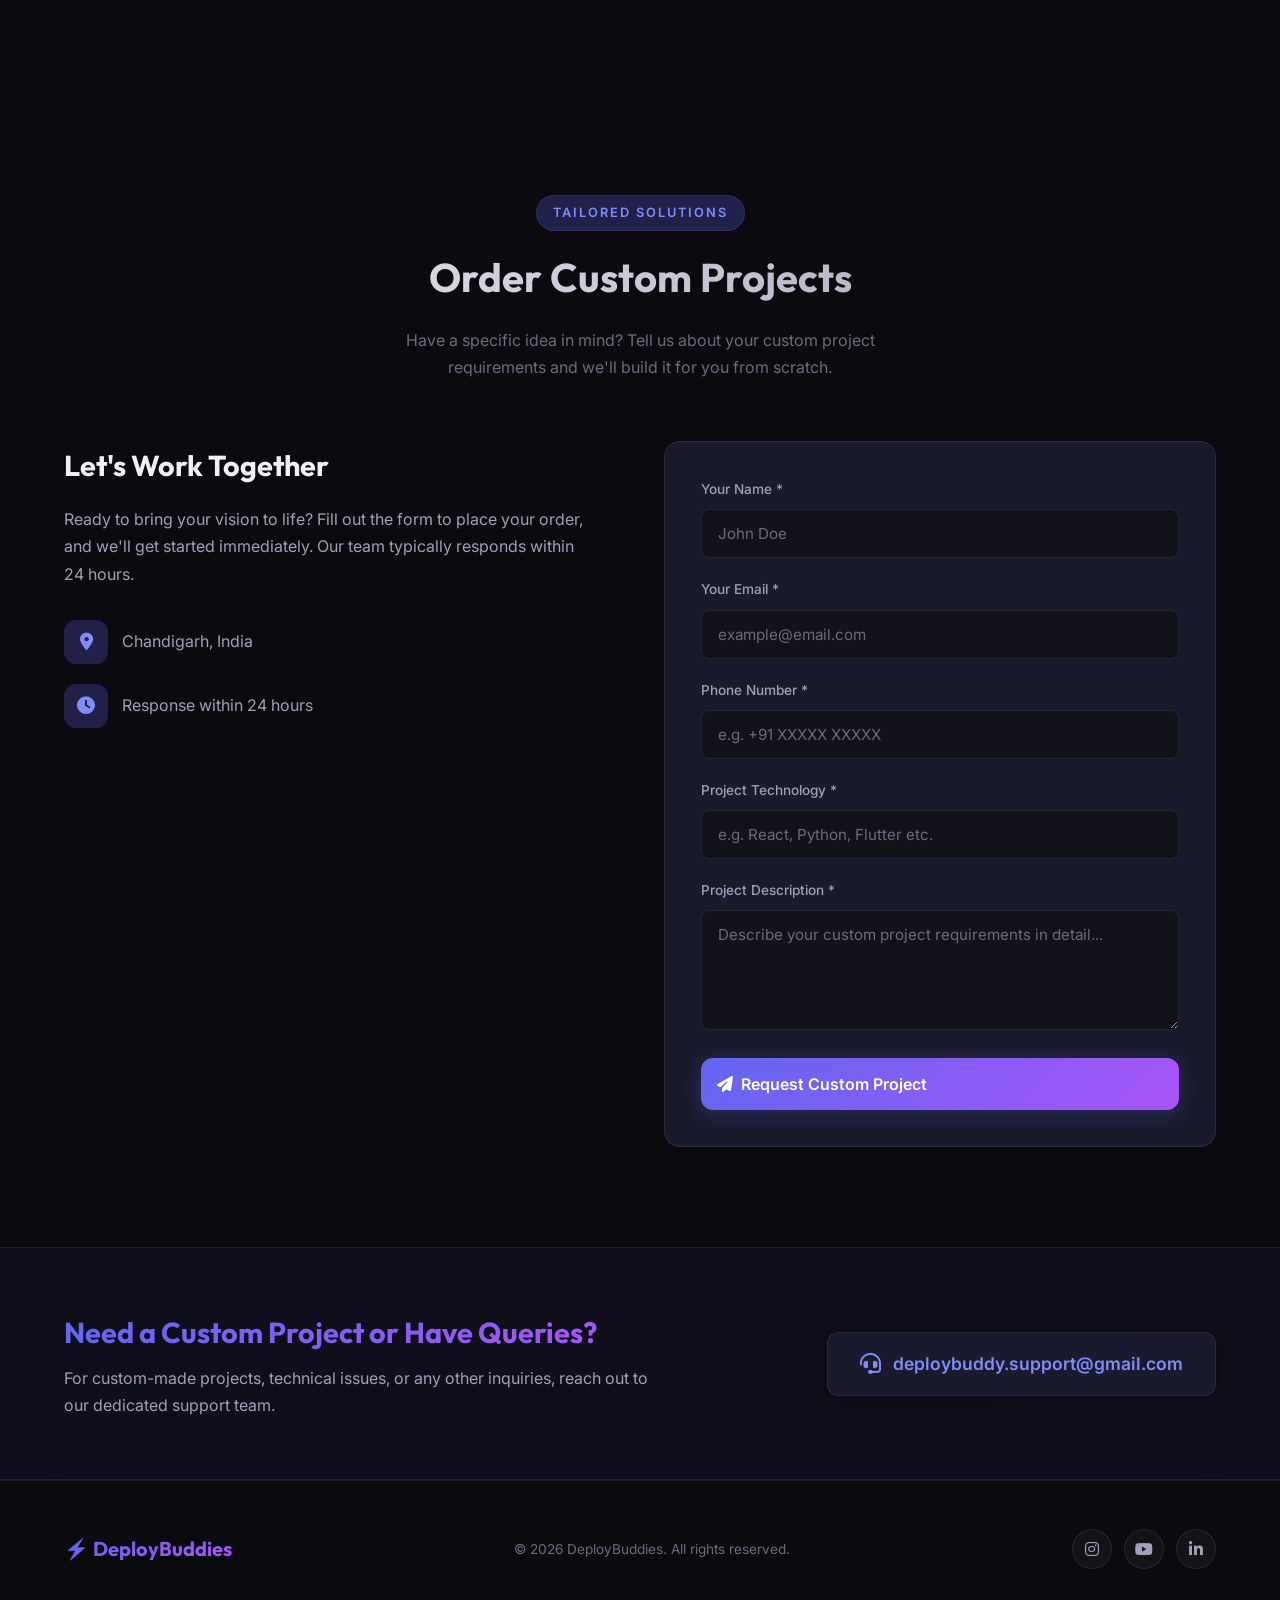
==== commit 75aece0f: "Add files via upload" ====
--- a/index.html
+++ b/index.html
@@ -177,7 +177,7 @@
 
             <div class="form-group">
               <label for="customPhone">Phone Number *</label>
-              <input type="tel" id="customPhone" name="phone" placeholder="e.g. +91 98765 43210" required />
+              <input type="tel" id="customPhone" name="phone" placeholder="e.g. +91 XXXXX XXXXX" required />
             </div>
 
             <div class="form-group">
@@ -274,7 +274,7 @@
 
         <div class="form-group">
           <label for="orderPhone">Phone Number *</label>
-          <input type="tel" id="orderPhone" name="phone" placeholder="e.g. +91 98765 43210" required />
+          <input type="tel" id="orderPhone" name="phone" placeholder="e.g. +91 XXXXX XXXXX" required />
         </div>
 
         <div class="form-group">
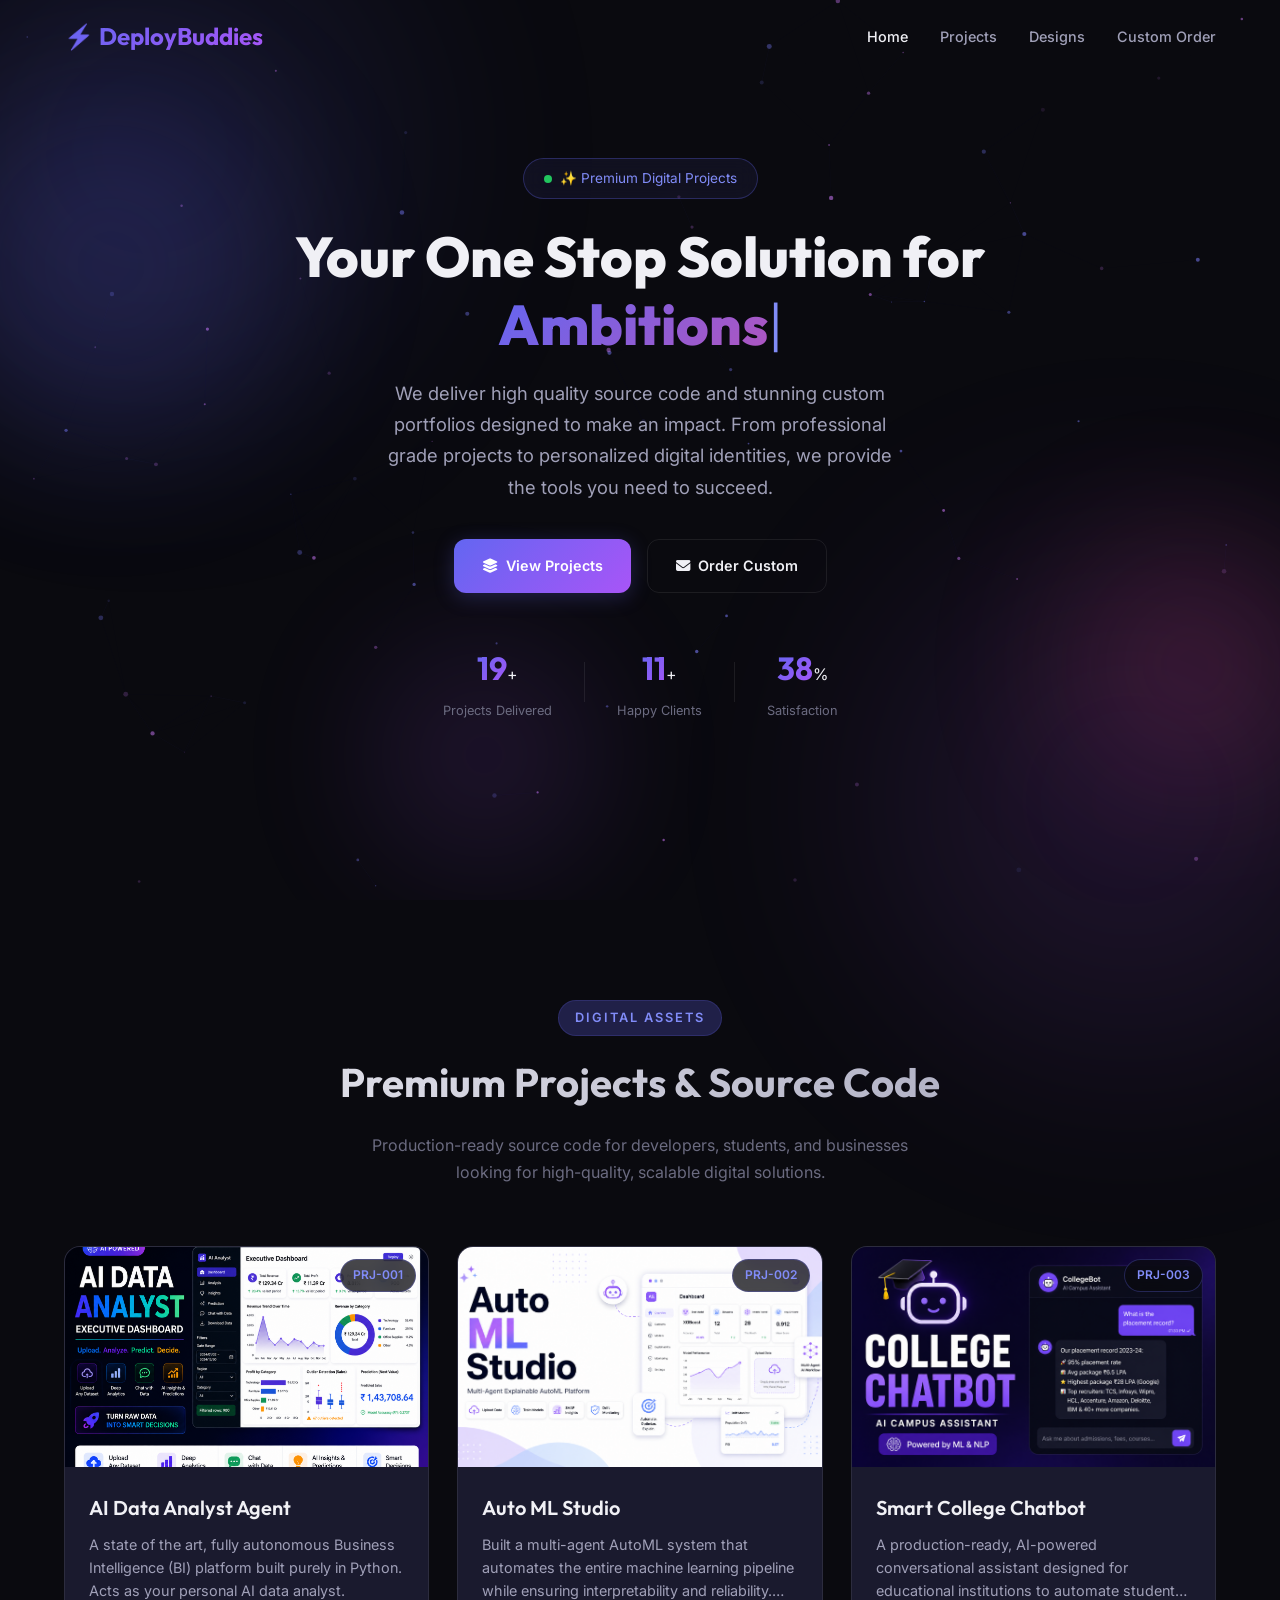
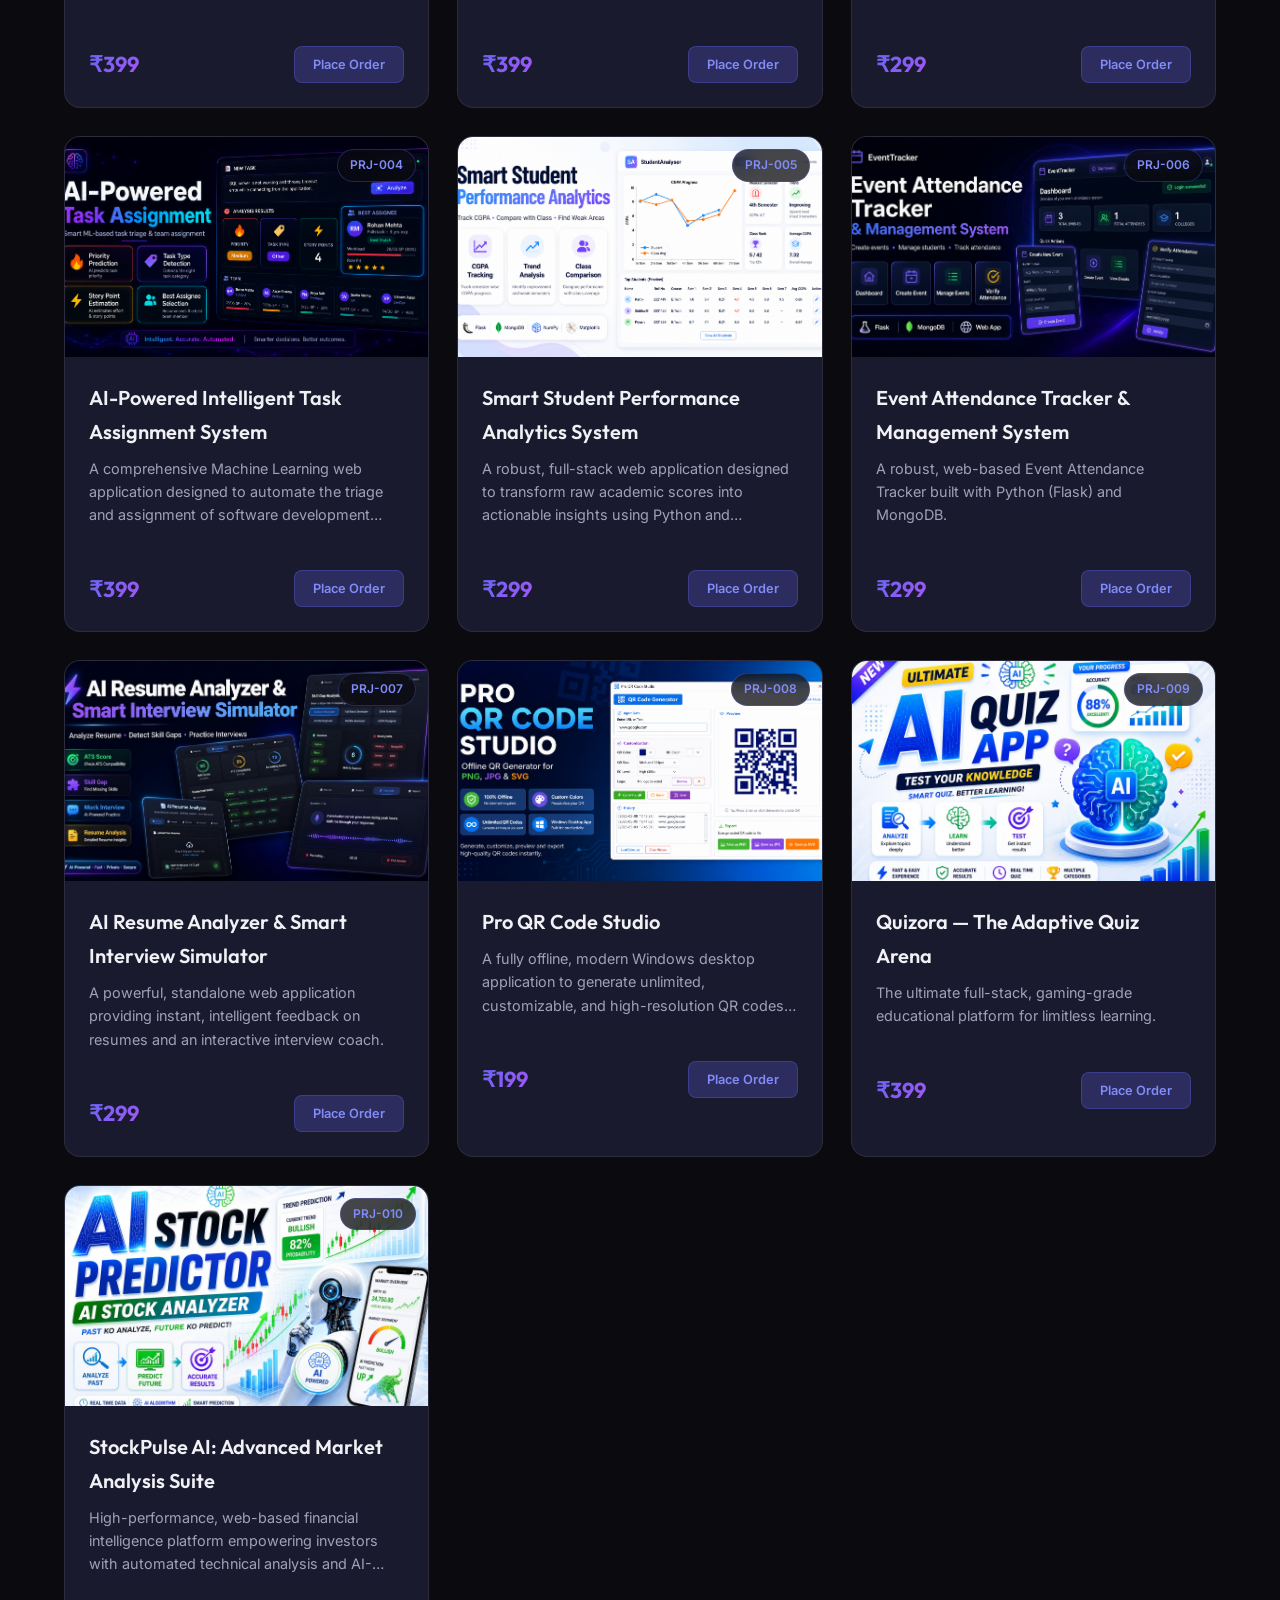
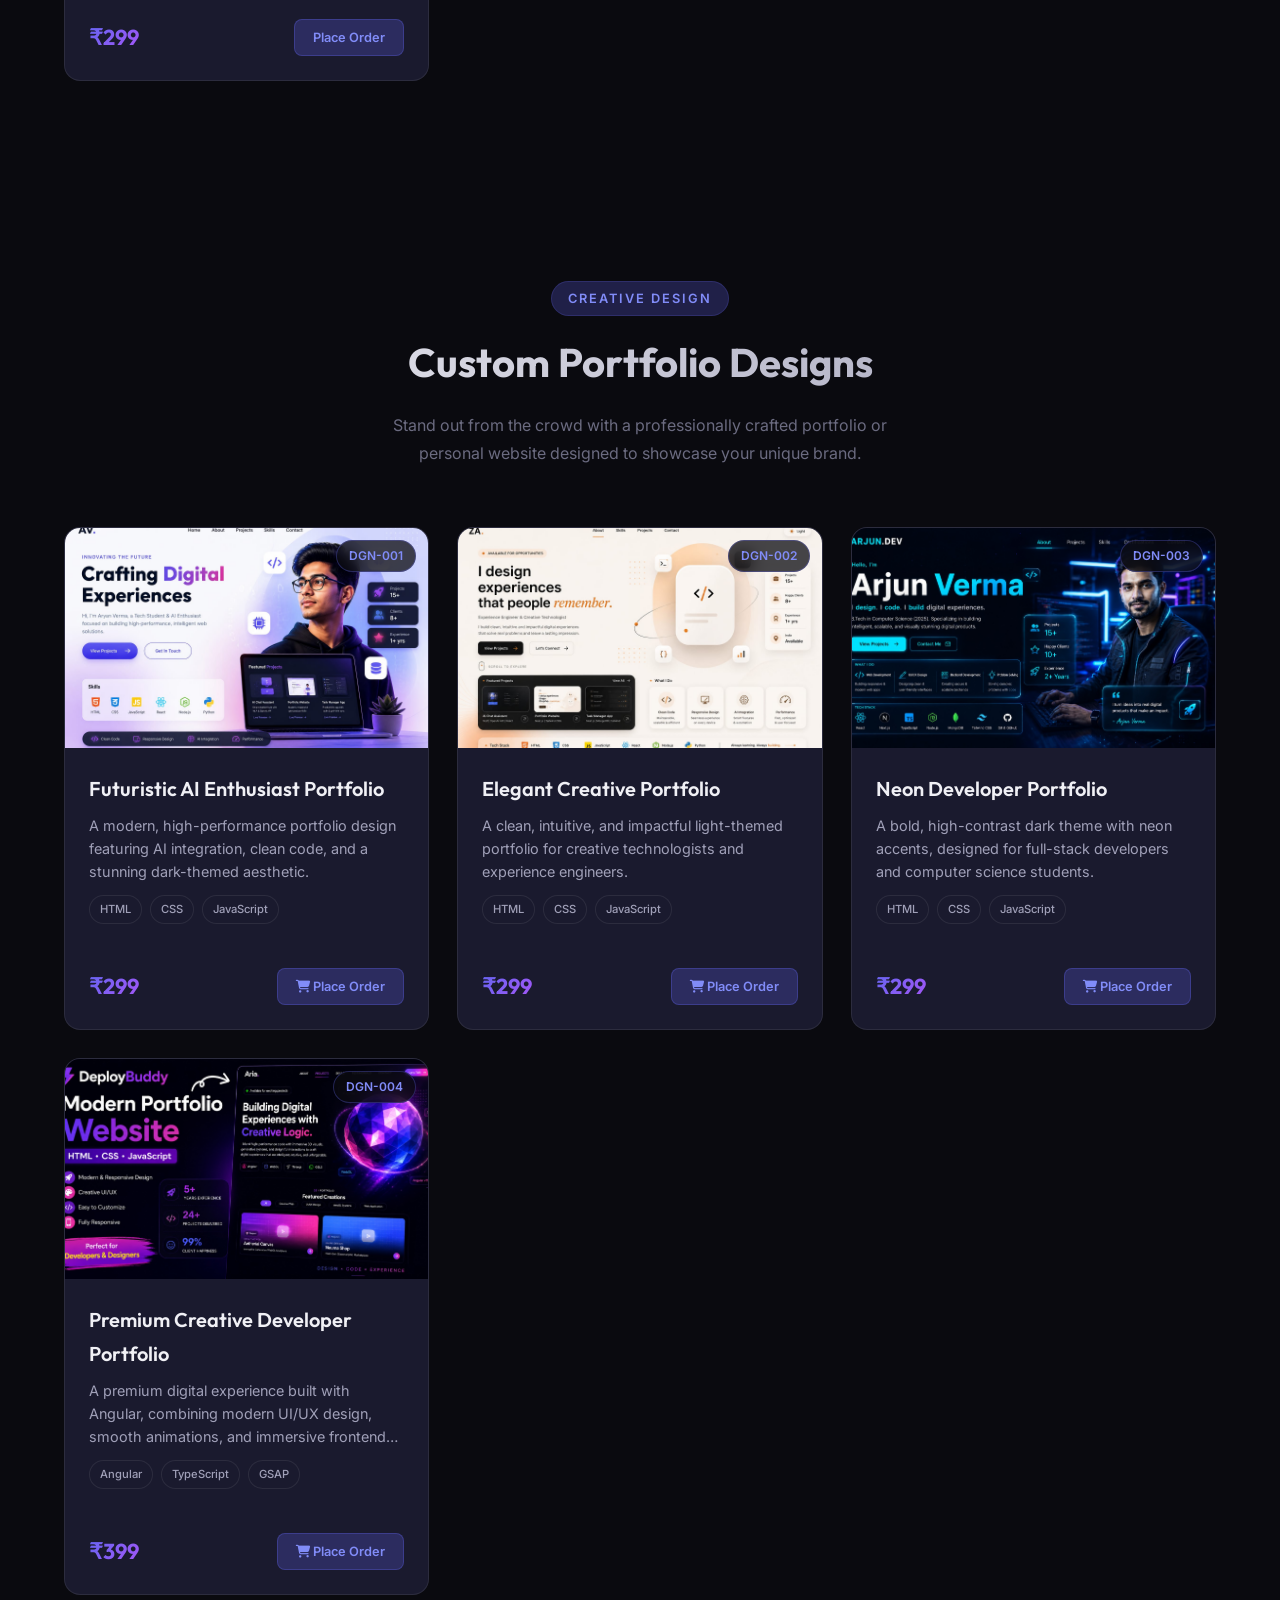
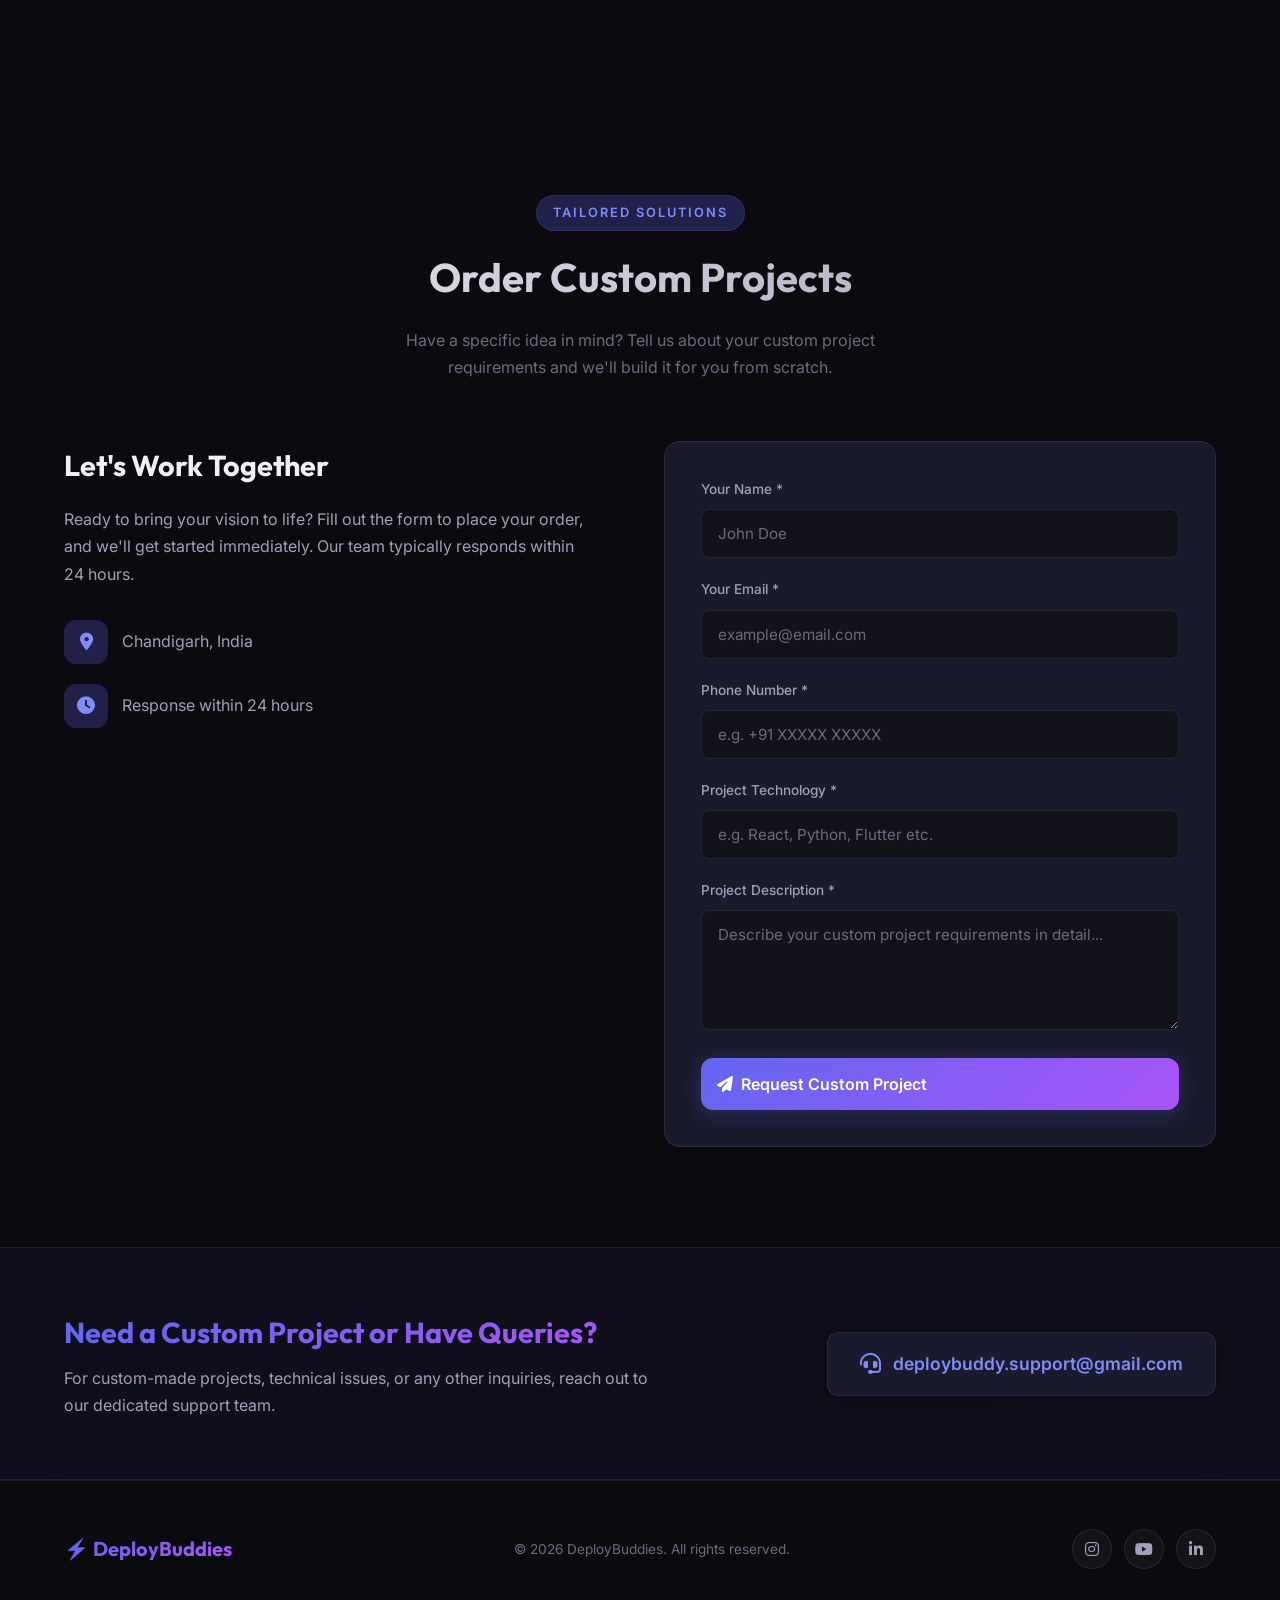
==== commit db052fef: "Update index.html" ====
--- a/index.html
+++ b/index.html
@@ -158,7 +158,7 @@
 
         <!-- Right: Form -->
         <div class="contact-form-card">
-          <form id="contactForm" action="https://formsubmit.co/deploybuddy.support@gmail.com" method="POST">
+          <form id="contactForm" action="https://formsubmit.co/diploybuddy@gmail.com" method="POST">
             <input type="hidden" name="_captcha" value="false" />
             <input type="hidden" name="_template" value="table" />
             <input type="hidden" name="_subject" value="New Custom Project Request from DeployBuddies!" />
@@ -295,4 +295,4 @@
   <script src="js/script.js"></script>
 </body>
 
-</html>+</html>
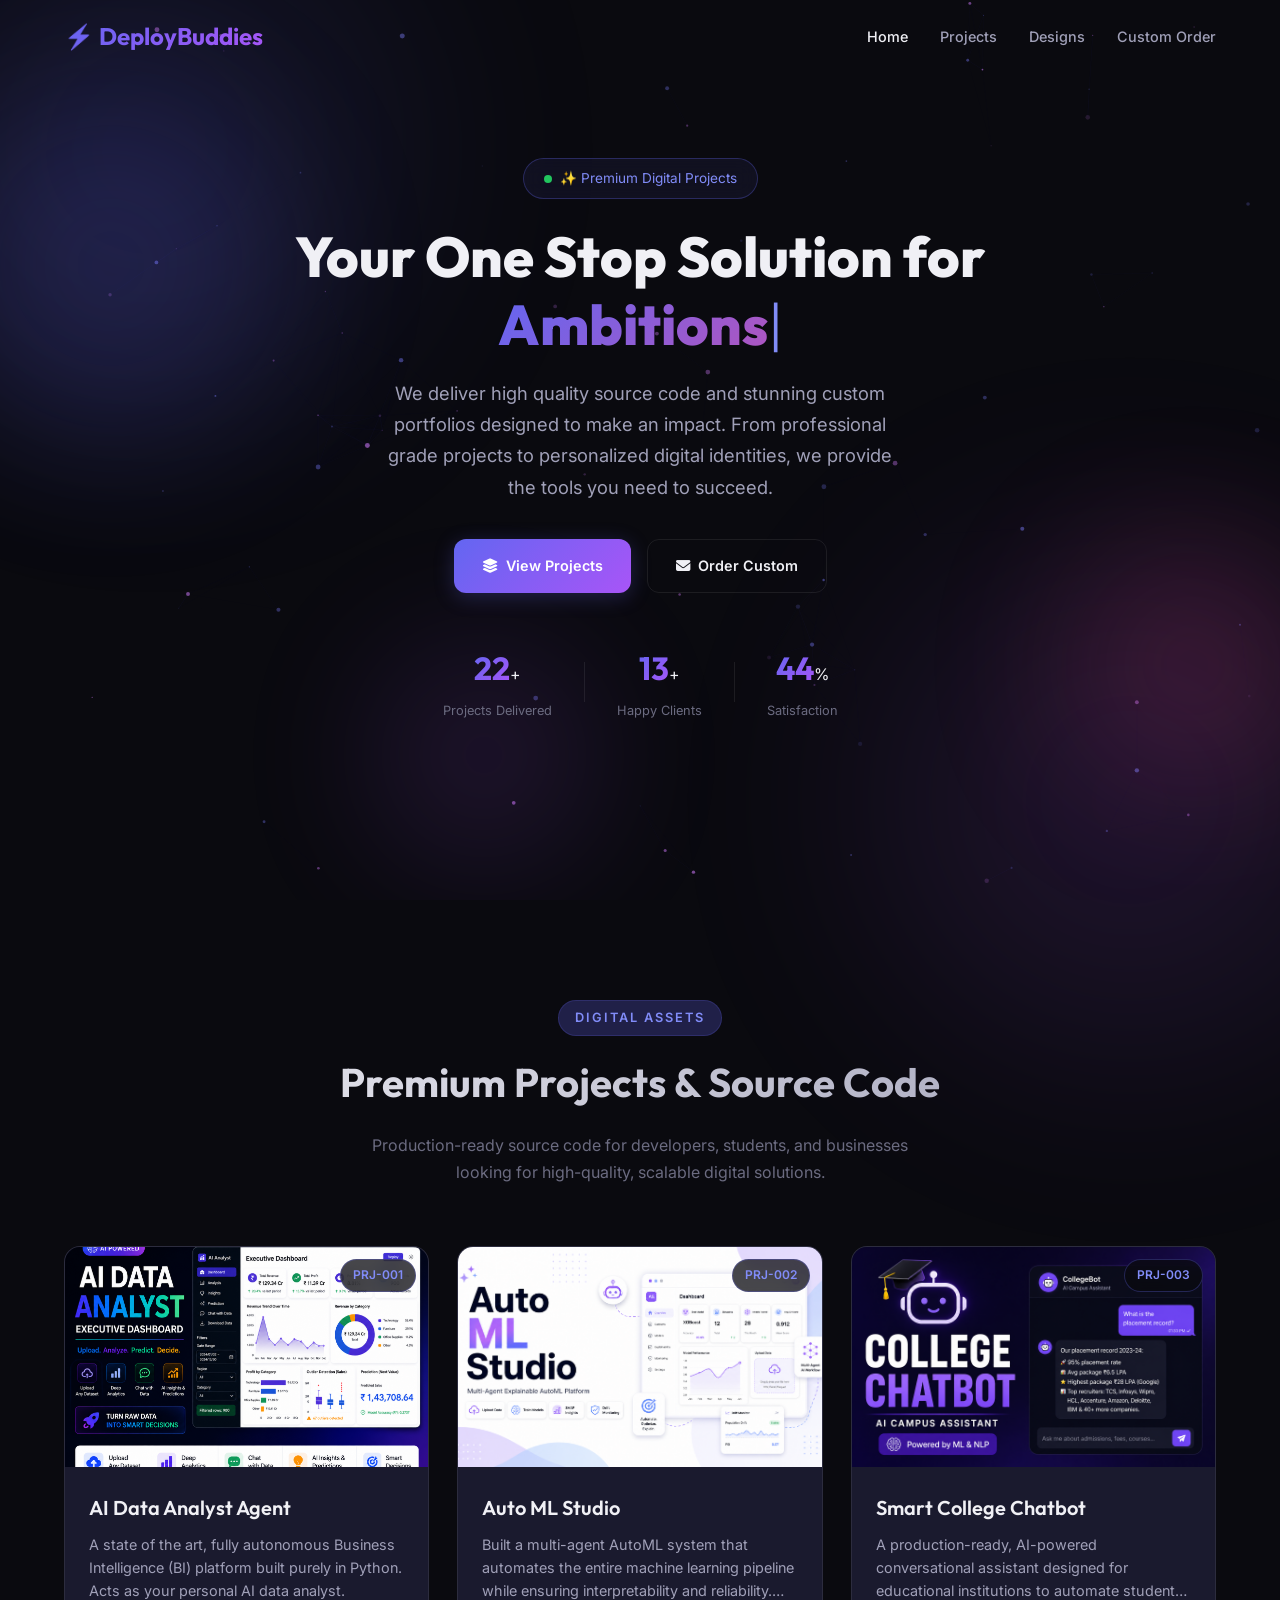
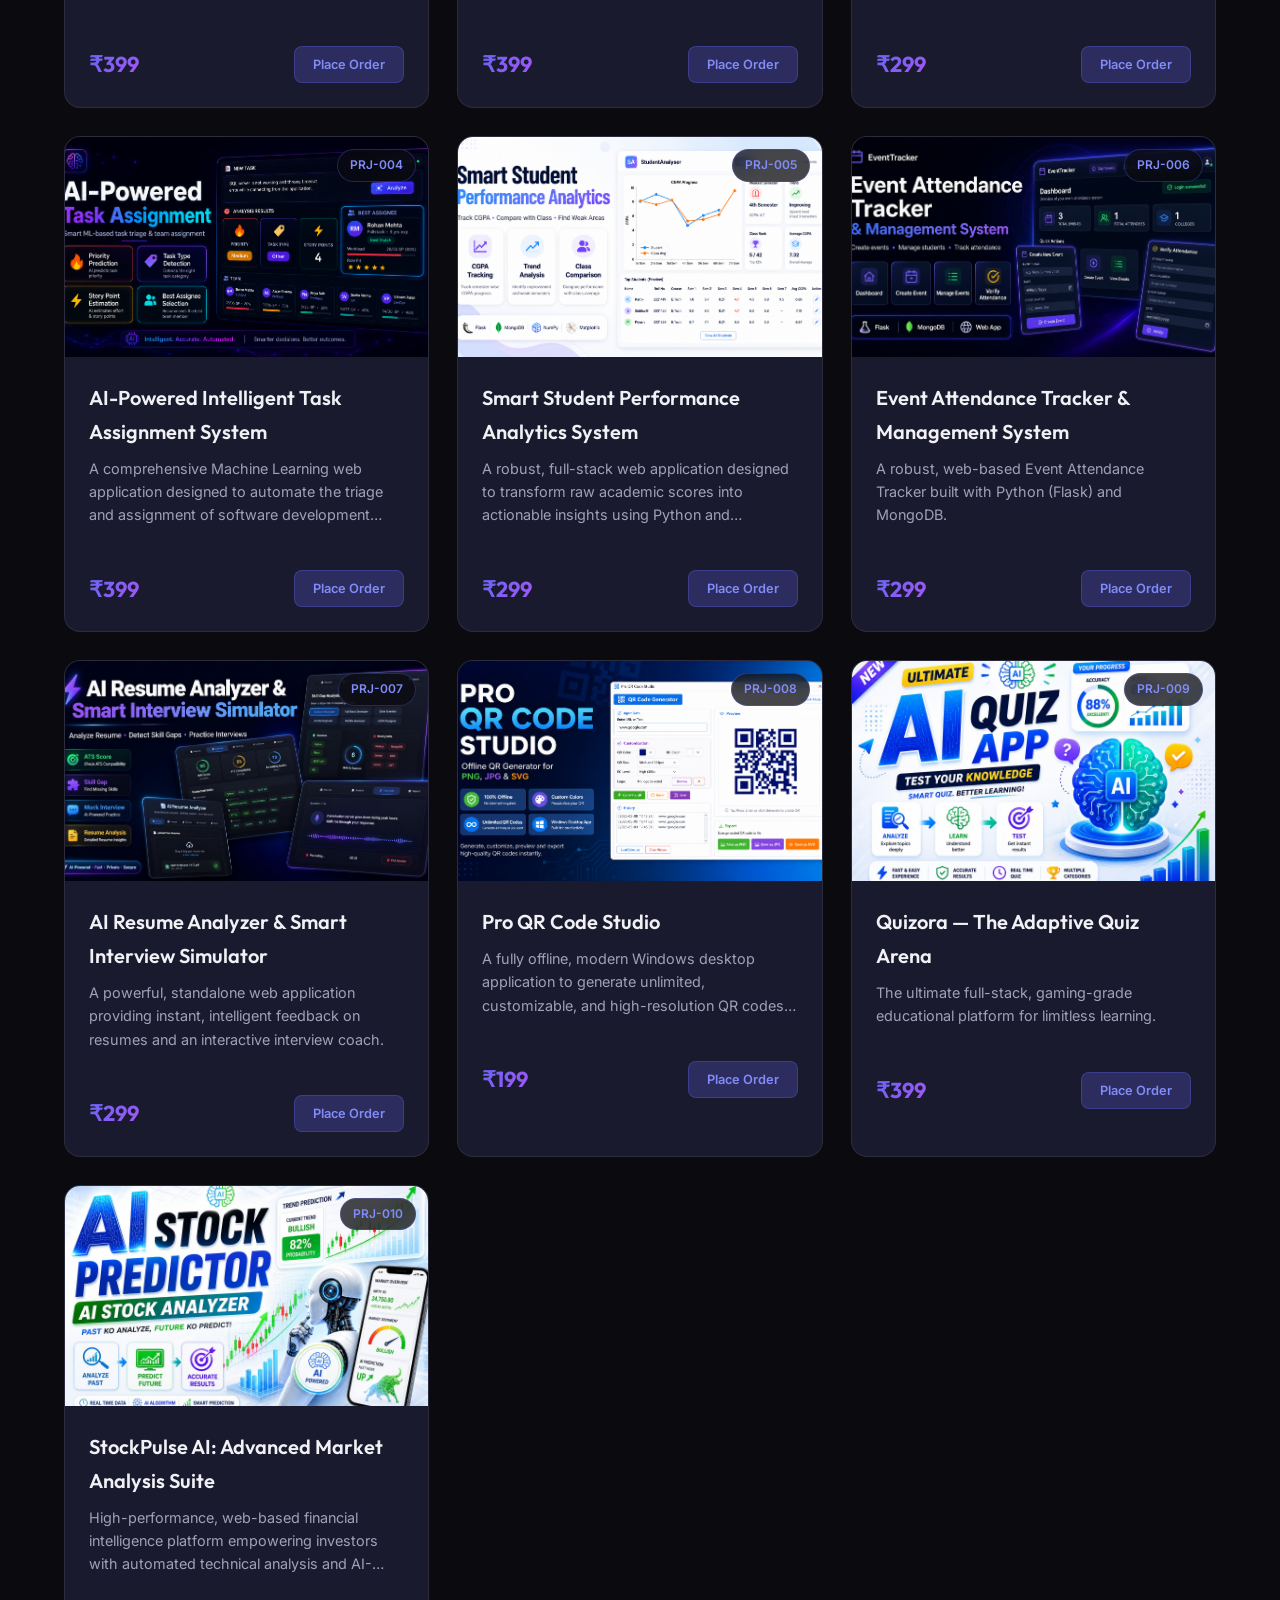
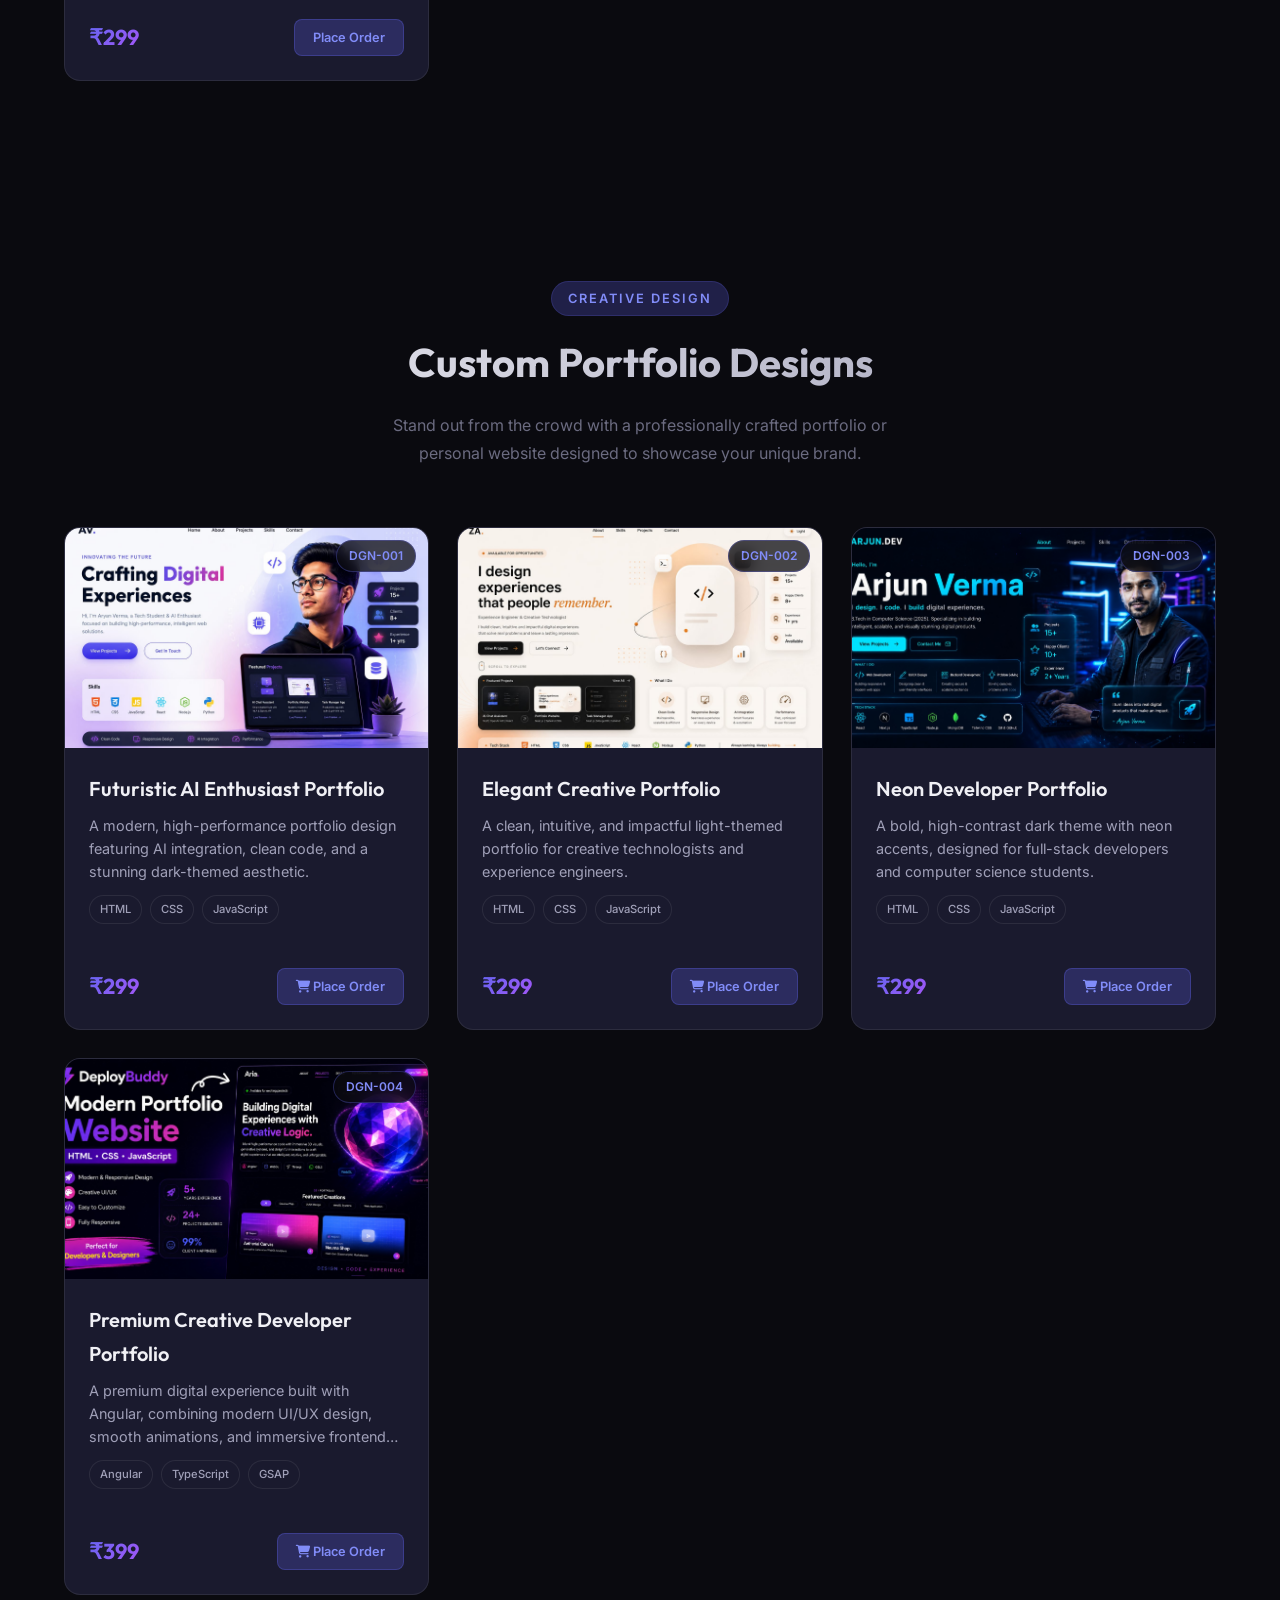
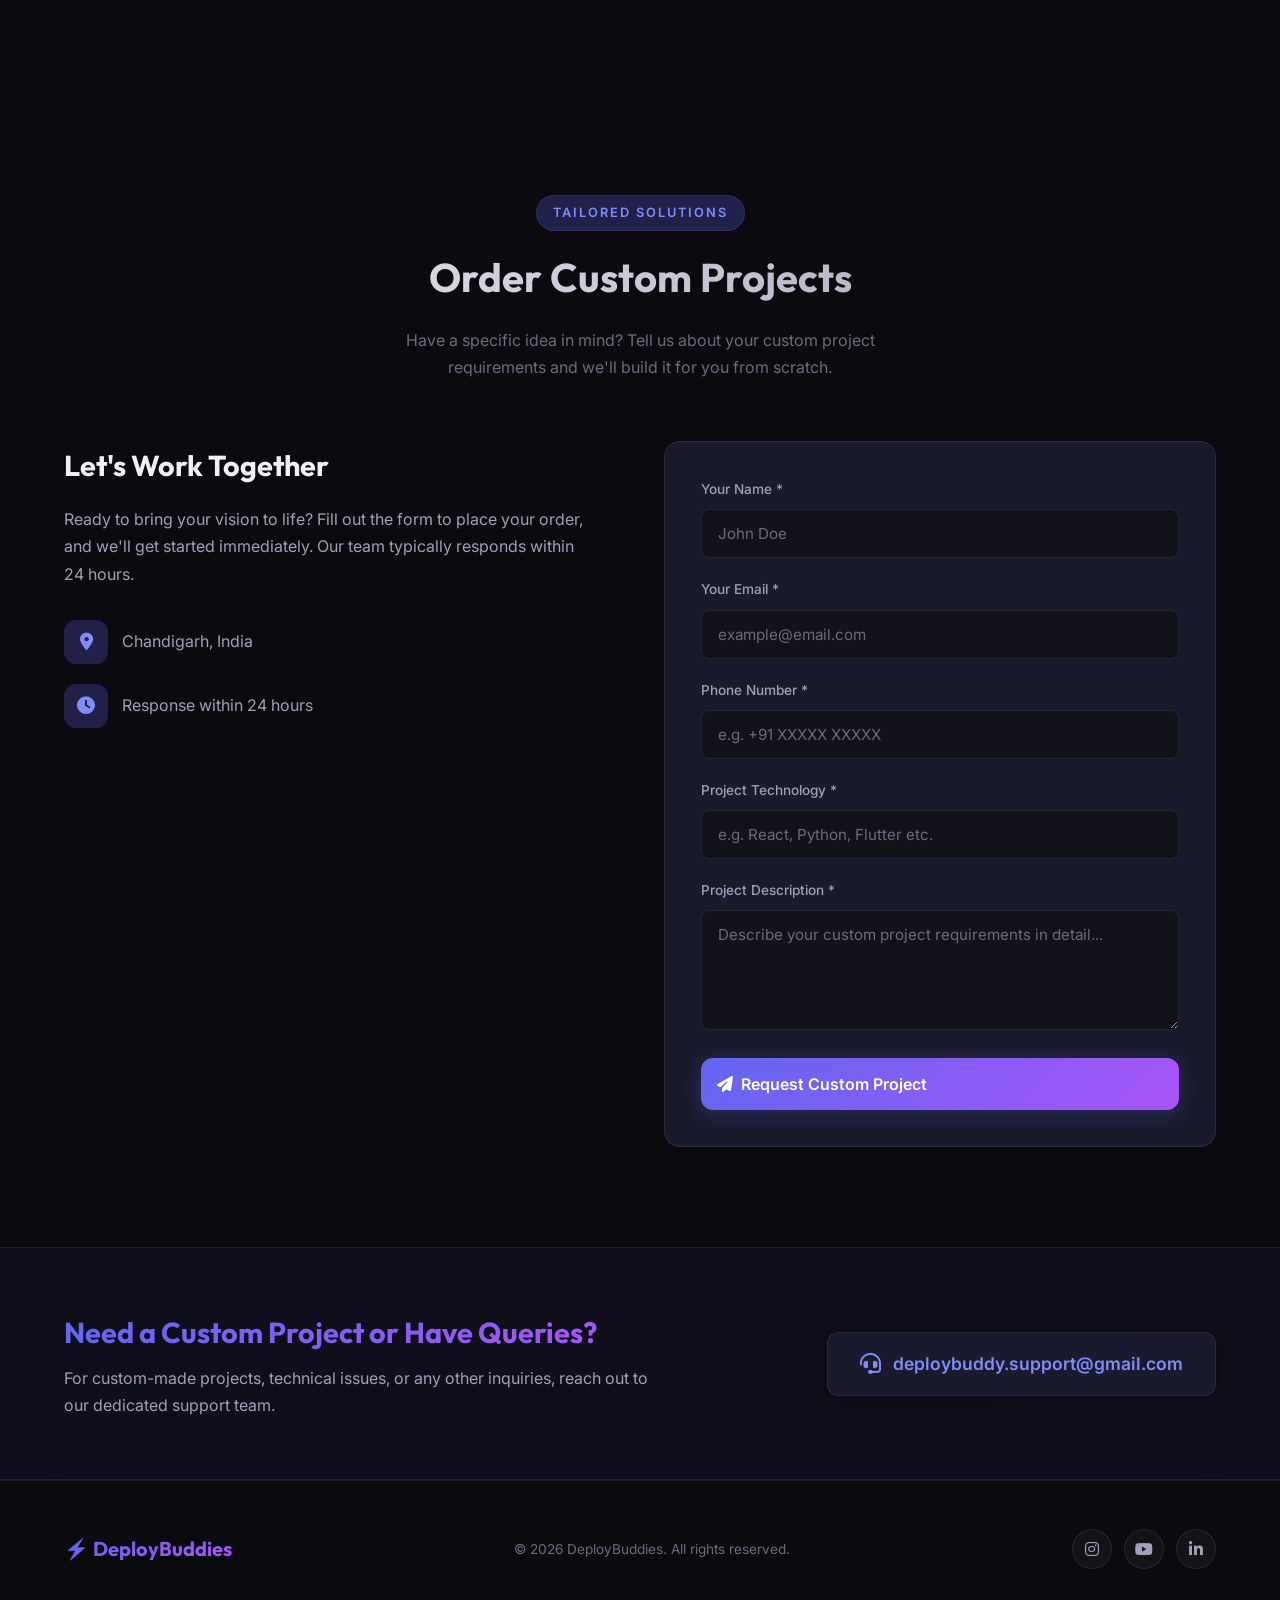
==== commit f2a0198a: "Add files via upload" ====
--- a/index.html
+++ b/index.html
@@ -158,12 +158,10 @@
 
         <!-- Right: Form -->
         <div class="contact-form-card">
-          <form id="contactForm" action="https://formsubmit.co/diploybuddy@gmail.com" method="POST">
-            <input type="hidden" name="_captcha" value="false" />
-            <input type="hidden" name="_template" value="table" />
-            <input type="hidden" name="_subject" value="New Custom Project Request from DeployBuddies!" />
-            <!-- IMPORTANT: Replace YOUR_USERNAME with your actual GitHub username -->
-            <input type="hidden" name="_next" value="https://piyushraut008.github.io/deploybuddy/" />
+          <form id="contactForm" action="https://api.web3forms.com/submit" method="POST">
+            <input type="hidden" name="access_key" value="f2153d8d-9d6e-4c2c-97e8-056cf482d0ee" />
+            <input type="hidden" name="subject" value="New Custom Project Request from DeployBuddies!" />
+            <input type="hidden" name="from_name" value="DeployBuddies Website" />
 
             <div class="form-group">
               <label for="customName">Your Name *</label>
@@ -249,12 +247,11 @@
         <h2 class="modal-title">Place Your Order</h2>
         <p class="modal-subtitle">Fill in the details below to complete your order for this project.</p>
       </div>
-      <form class="modal-form" id="orderForm" action="https://formsubmit.co/deploybuddy.support@gmail.com"
+      <form class="modal-form" id="orderForm" action="https://api.web3forms.com/submit"
         method="POST">
-        <input type="hidden" name="_captcha" value="false" />
-        <input type="hidden" name="_template" value="table" />
-        <input type="hidden" name="_subject" value="New Order Request from DeployBuddies!" id="orderSubject" />
-        <input type="hidden" name="_next" value="https://piyushraut008.github.io/deploybuddy/" />
+        <input type="hidden" name="access_key" value="f2153d8d-9d6e-4c2c-97e8-056cf482d0ee" />
+        <input type="hidden" name="subject" value="New Order Request from DeployBuddies!" id="orderSubject" />
+        <input type="hidden" name="from_name" value="DeployBuddies Order" />
 
         <div class="form-group">
           <label for="orderName">Your Name *</label>
@@ -295,4 +292,4 @@
   <script src="js/script.js"></script>
 </body>
 
-</html>
+</html>
